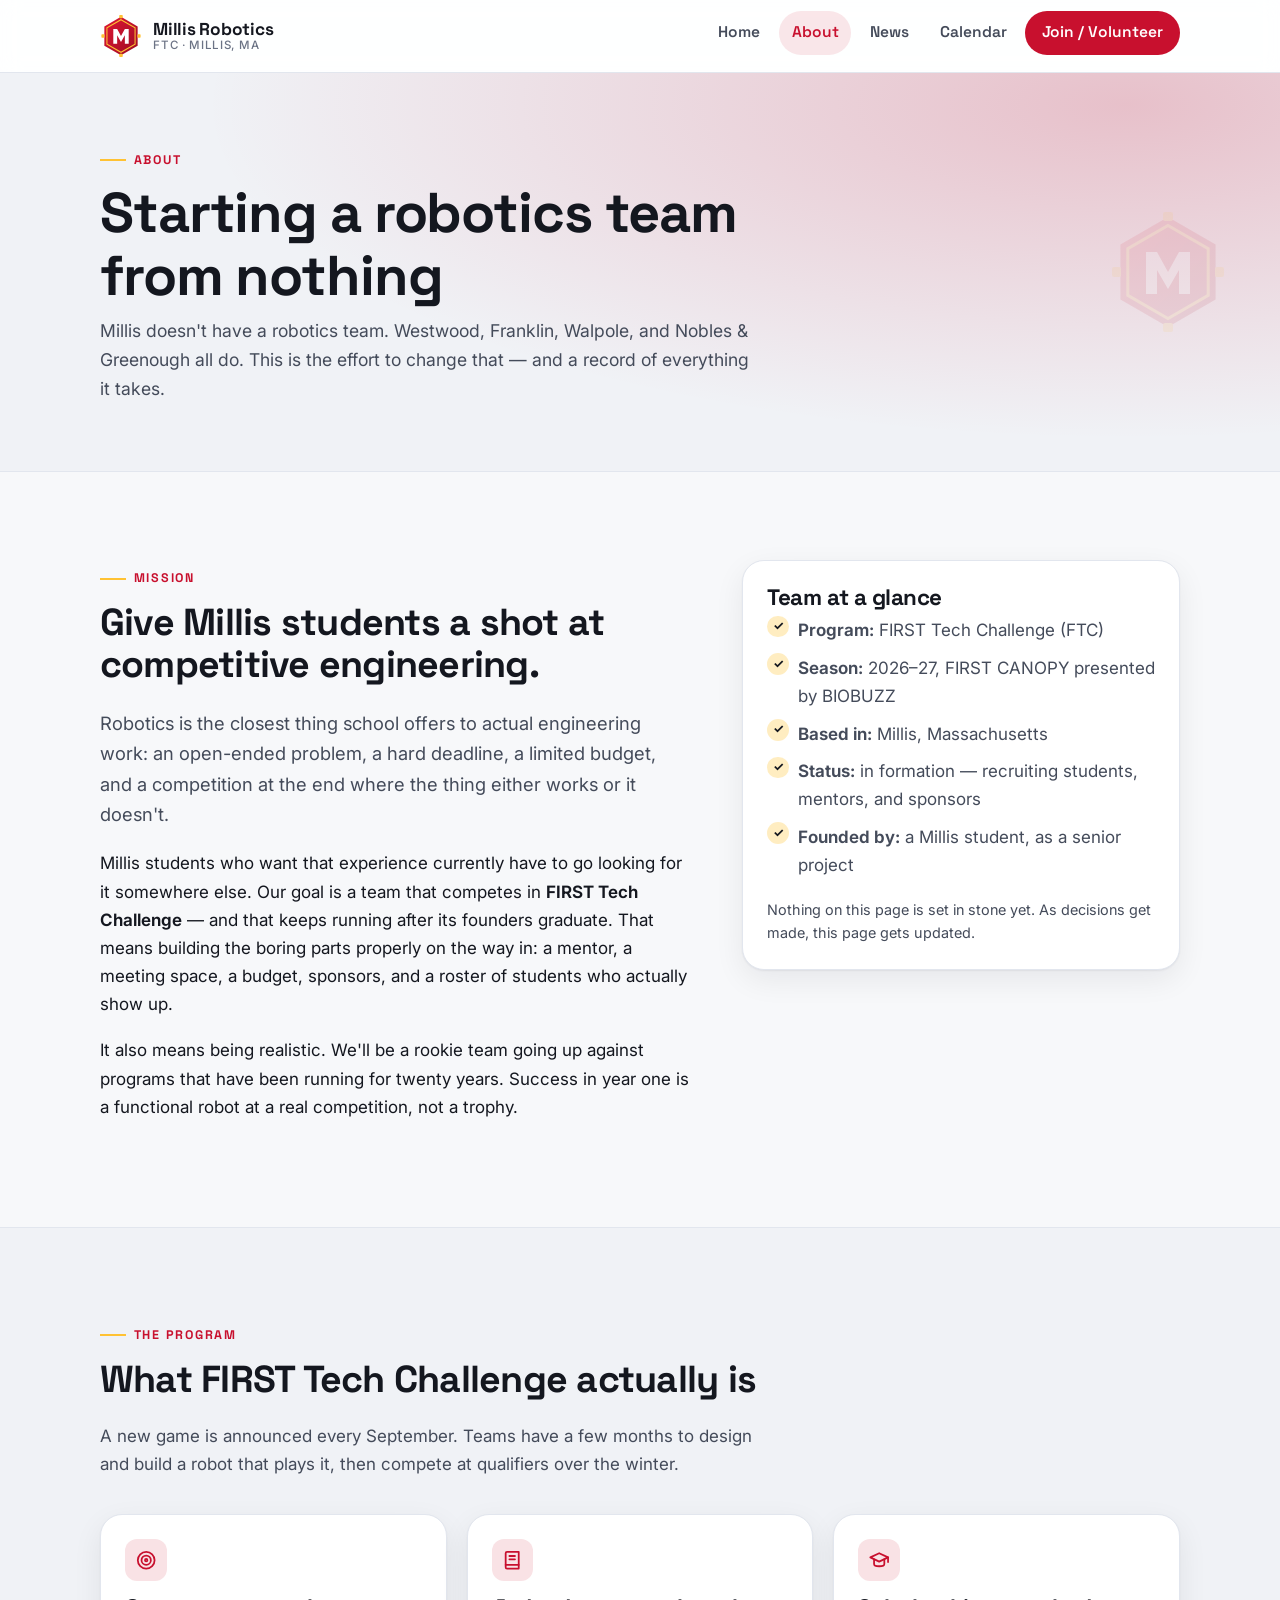
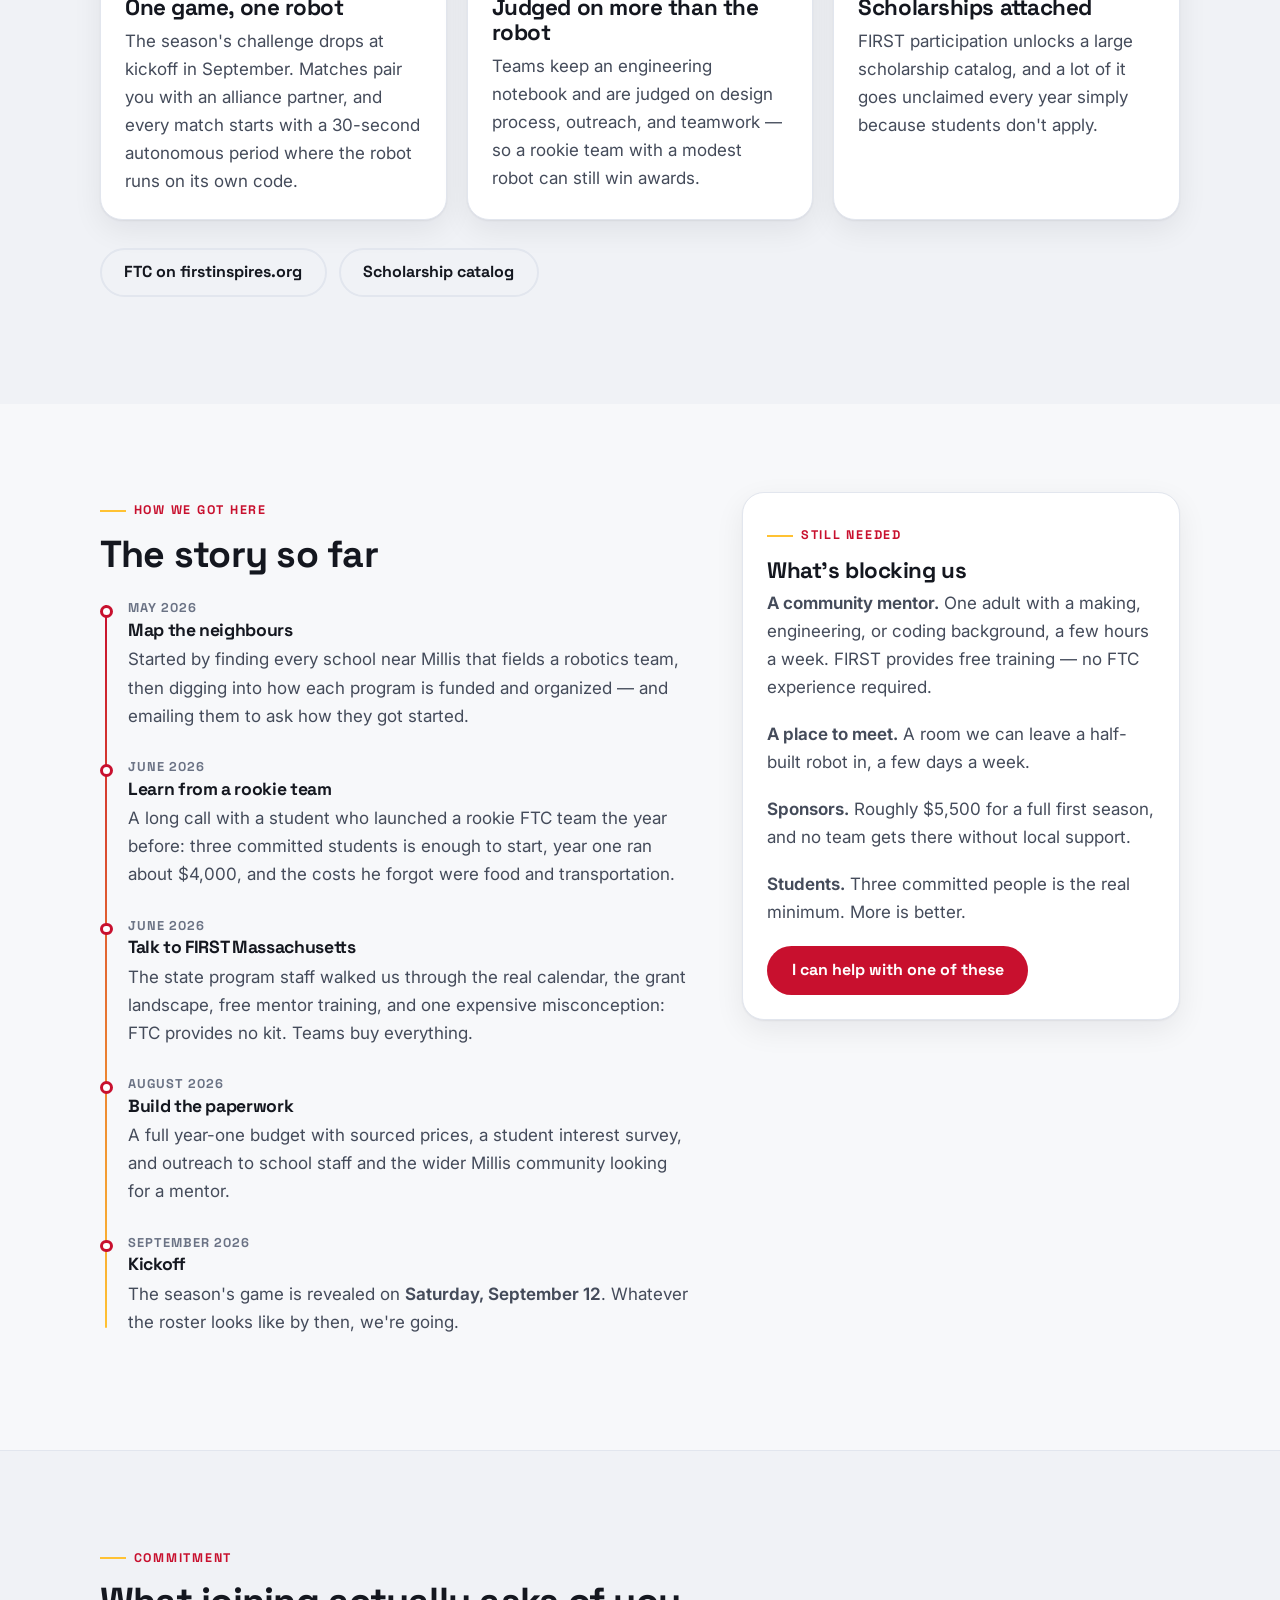
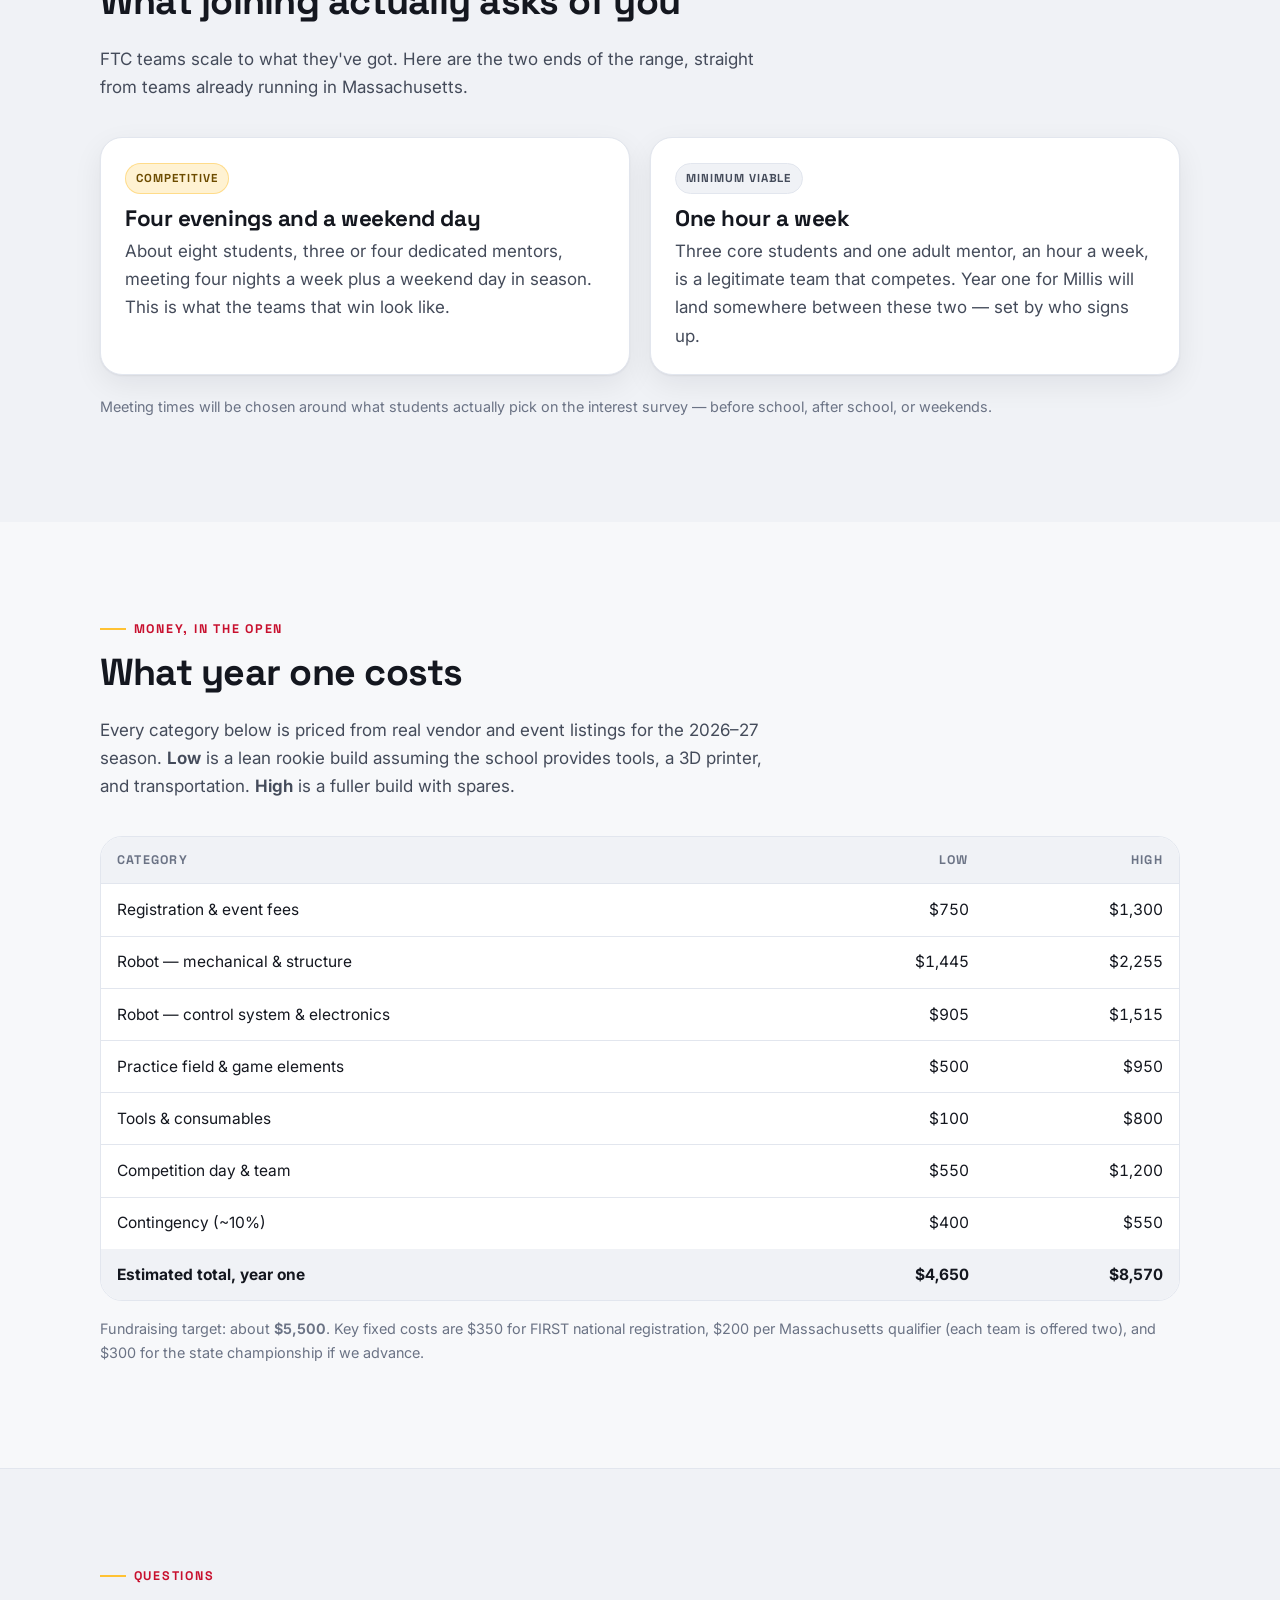
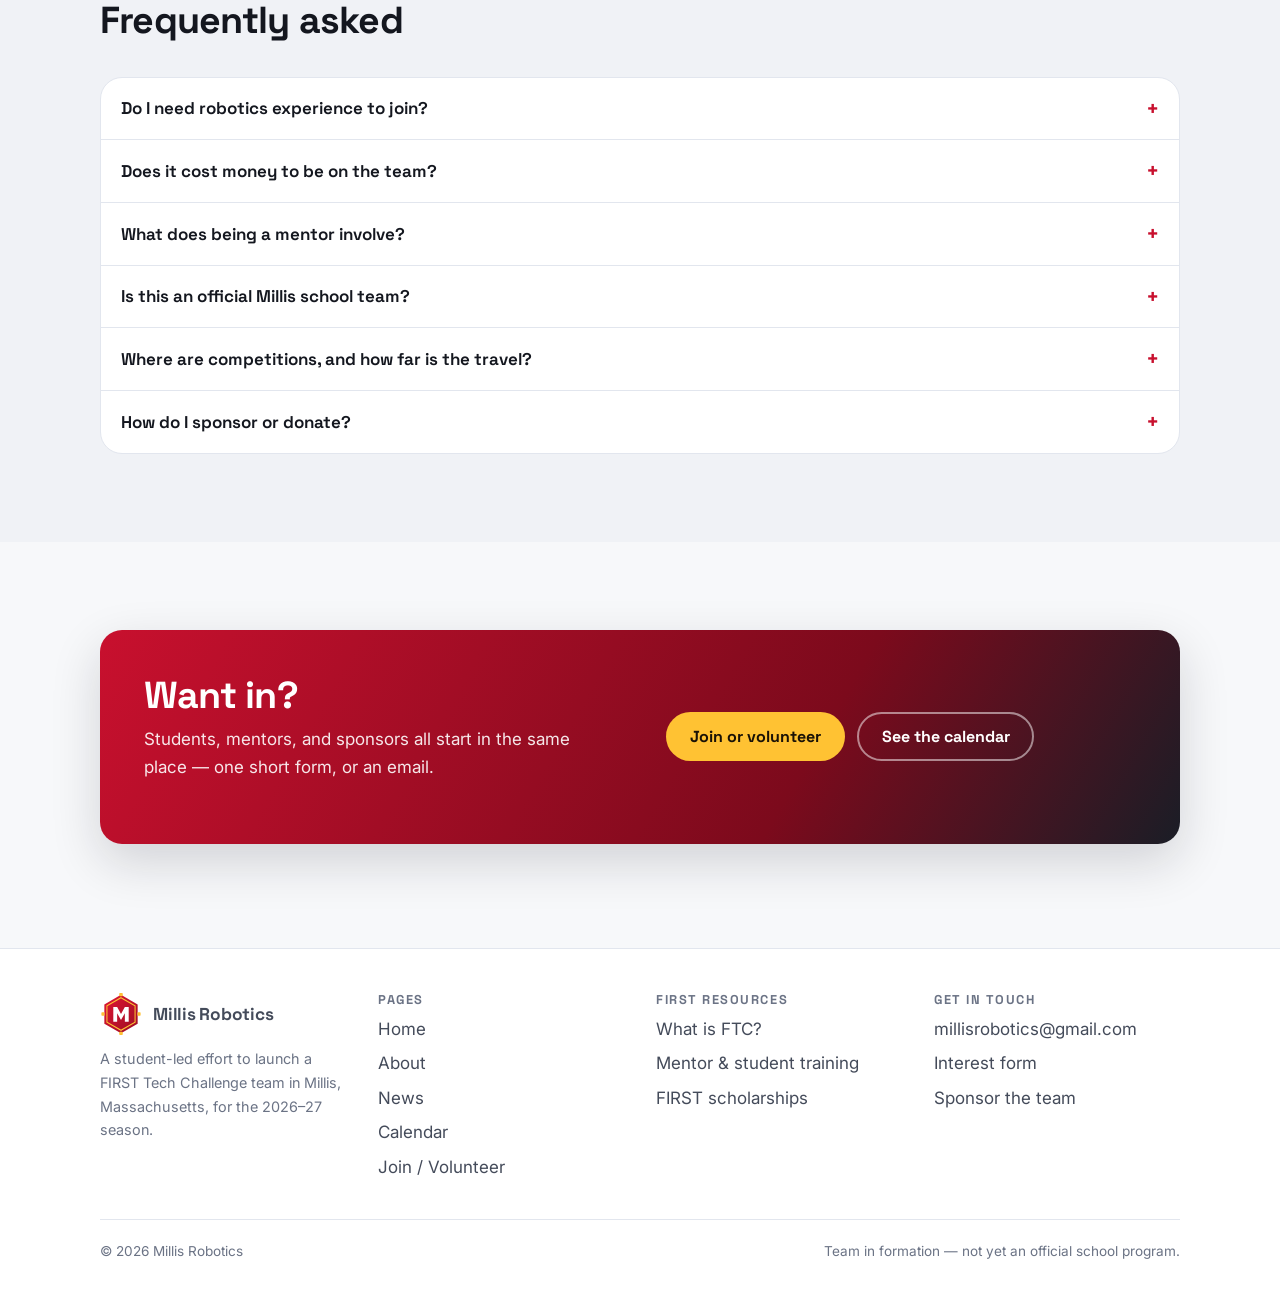
==== about.html @ 19f46b92 "Add Millis Robotics team website Static, no-build site (plain HTML/CSS/JS) for the effort to launch " ====
<!DOCTYPE html>
<html lang="en">
<head>
<meta charset="utf-8">
<meta name="viewport" content="width=device-width, initial-scale=1">
<title>About — Millis Robotics</title>
<meta name="description" content="Why Millis is starting a FIRST Tech Challenge team, how the launch is going, what a season looks like, and what the first year costs.">
<meta name="theme-color" content="#c8102e">
<link rel="icon" href="assets/img/favicon.svg" type="image/svg+xml">
<link rel="preconnect" href="https://fonts.googleapis.com">
<link rel="preconnect" href="https://fonts.gstatic.com" crossorigin>
<link href="https://fonts.googleapis.com/css2?family=Inter:wght@400;500;600&family=Space+Grotesk:wght@500;600;700&display=swap" rel="stylesheet">
<link rel="stylesheet" href="assets/css/styles.css">
</head>
<body>
<a class="skip-link" href="#main">Skip to content</a>

<header class="site-header">
  <div class="wrap site-header__inner">
    <a class="brand" href="index.html">
      <img src="assets/img/logo.svg" alt="" width="42" height="42">
      <span class="brand__name">Millis Robotics<span class="brand__tag">FTC · Millis, MA</span></span>
    </a>
    <button class="nav-toggle" type="button" data-nav-toggle aria-expanded="false" aria-controls="site-nav">
      <span class="nav-toggle__bars" aria-hidden="true"><span></span></span> Menu
    </button>
    <nav class="site-nav" id="site-nav" data-nav aria-label="Main">
      <ul>
        <li><a href="index.html">Home</a></li>
        <li><a href="about.html" aria-current="page">About</a></li>
        <li><a href="news.html">News</a></li>
        <li><a href="calendar.html">Calendar</a></li>
        <li class="nav-cta"><a href="join.html">Join / Volunteer</a></li>
      </ul>
    </nav>
  </div>
</header>

<main id="main">

  <section class="page-head">
    <div class="wrap">
      <div class="page-head__inner">
        <span class="eyebrow">About</span>
        <h1>Starting a robotics team from nothing</h1>
        <p>
          Millis doesn't have a robotics team. Westwood, Franklin, Walpole, and Nobles &amp; Greenough all do.
          This is the effort to change that — and a record of everything it takes.
        </p>
      </div>
      <img class="page-head__mark" src="assets/img/logo.svg" alt="" width="120" height="120">
    </div>
  </section>

  <!-- ====================== Mission ====================================== -->
  <section class="section">
    <div class="wrap split">
      <div>
        <span class="eyebrow">Mission</span>
        <h2>Give Millis students a shot at competitive engineering.</h2>
        <p class="lede">
          Robotics is the closest thing school offers to actual engineering work: an open-ended problem, a hard
          deadline, a limited budget, and a competition at the end where the thing either works or it doesn't.
        </p>
        <p>
          Millis students who want that experience currently have to go looking for it somewhere else. Our goal
          is a team that competes in <strong>FIRST Tech Challenge</strong> — and that keeps running after its
          founders graduate. That means building the boring parts properly on the way in: a mentor, a meeting
          space, a budget, sponsors, and a roster of students who actually show up.
        </p>
        <p>
          It also means being realistic. We'll be a rookie team going up against programs that have been running
          for twenty years. Success in year one is a functional robot at a real competition, not a trophy.
        </p>
      </div>

      <aside class="card">
        <h3>Team at a glance</h3>
        <ul class="checks">
          <li><strong>Program:</strong> FIRST Tech Challenge (FTC)</li>
          <li><strong>Season:</strong> 2026–27, FIRST&nbsp;CANOPY presented by BIOBUZZ</li>
          <li><strong>Based in:</strong> Millis, Massachusetts</li>
          <li><strong>Status:</strong> in formation — recruiting students, mentors, and sponsors</li>
          <li><strong>Founded by:</strong> a Millis student, as a senior project</li>
        </ul>
        <p class="small muted mb-0">
          Nothing on this page is set in stone yet. As decisions get made, this page gets updated.
        </p>
      </aside>
    </div>
  </section>

  <!-- ====================== What is FTC ================================== -->
  <section class="section section--tint section--edge">
    <div class="wrap">
      <div class="section-head">
        <span class="eyebrow">The program</span>
        <h2>What FIRST Tech Challenge actually is</h2>
        <p>
          A new game is announced every September. Teams have a few months to design and build a robot that
          plays it, then compete at qualifiers over the winter.
        </p>
      </div>

      <div class="grid grid--3">
        <article class="card">
          <div class="card__icon" aria-hidden="true">
            <svg viewBox="0 0 24 24" fill="none" stroke="currentColor" stroke-width="1.9" stroke-linecap="round" stroke-linejoin="round">
              <circle cx="12" cy="12" r="9"/><circle cx="12" cy="12" r="5"/><circle cx="12" cy="12" r="1.3"/>
            </svg>
          </div>
          <h3>One game, one robot</h3>
          <p>
            The season's challenge drops at kickoff in September. Matches pair you with an alliance partner,
            and every match starts with a 30-second autonomous period where the robot runs on its own code.
          </p>
        </article>
        <article class="card">
          <div class="card__icon" aria-hidden="true">
            <svg viewBox="0 0 24 24" fill="none" stroke="currentColor" stroke-width="1.9" stroke-linecap="round" stroke-linejoin="round">
              <path d="M5 4.5A1.5 1.5 0 0 1 6.5 3H19v18H6.5A1.5 1.5 0 0 1 5 19.5z"/>
              <path d="M5 17h14M9 7.5h6M9 11h6"/>
            </svg>
          </div>
          <h3>Judged on more than the robot</h3>
          <p>
            Teams keep an engineering notebook and are judged on design process, outreach, and teamwork —
            so a rookie team with a modest robot can still win awards.
          </p>
        </article>
        <article class="card">
          <div class="card__icon" aria-hidden="true">
            <svg viewBox="0 0 24 24" fill="none" stroke="currentColor" stroke-width="1.9" stroke-linecap="round" stroke-linejoin="round">
              <path d="M2.5 9L12 4.5 21.5 9 12 13.5z"/><path d="M6.5 11v5c0 1.4 2.5 2.5 5.5 2.5s5.5-1.1 5.5-2.5v-5"/>
              <path d="M21.5 9v5"/>
            </svg>
          </div>
          <h3>Scholarships attached</h3>
          <p>
            FIRST participation unlocks a large scholarship catalog, and a lot of it goes unclaimed every year
            simply because students don't apply.
          </p>
        </article>
      </div>

      <p class="btn-row" style="margin-top:1.75rem">
        <a class="btn btn--ghost" href="https://www.firstinspires.org/robotics/ftc" rel="noopener">FTC on firstinspires.org</a>
        <a class="btn btn--ghost" href="https://scholarships.firstinspires.org/" rel="noopener">Scholarship catalog</a>
      </p>
    </div>
  </section>

  <!-- ====================== The story so far ============================= -->
  <section class="section">
    <div class="wrap split">
      <div>
        <span class="eyebrow">How we got here</span>
        <h2>The story so far</h2>
        <ol class="timeline">
          <li>
            <span class="timeline__when">May 2026</span>
            <h3>Map the neighbours</h3>
            <p>
              Started by finding every school near Millis that fields a robotics team, then digging into how each
              program is funded and organized — and emailing them to ask how they got started.
            </p>
          </li>
          <li>
            <span class="timeline__when">June 2026</span>
            <h3>Learn from a rookie team</h3>
            <p>
              A long call with a student who launched a rookie FTC team the year before: three committed students
              is enough to start, year one ran about $4,000, and the costs he forgot were food and transportation.
            </p>
          </li>
          <li>
            <span class="timeline__when">June 2026</span>
            <h3>Talk to FIRST Massachusetts</h3>
            <p>
              The state program staff walked us through the real calendar, the grant landscape, free mentor
              training, and one expensive misconception: FTC provides no kit. Teams buy everything.
            </p>
          </li>
          <li>
            <span class="timeline__when">August 2026</span>
            <h3>Build the paperwork</h3>
            <p>
              A full year-one budget with sourced prices, a student interest survey, and outreach to school staff
              and the wider Millis community looking for a mentor.
            </p>
          </li>
          <li>
            <span class="timeline__when">September 2026</span>
            <h3>Kickoff</h3>
            <p>
              The season's game is revealed on <strong>Saturday, September 12</strong>. Whatever the roster looks
              like by then, we're going.
            </p>
          </li>
        </ol>
      </div>

      <aside class="card">
        <span class="eyebrow">Still needed</span>
        <h3>What's blocking us</h3>
        <p>
          <strong>A community mentor.</strong> One adult with a making, engineering, or coding background,
          a few hours a week. FIRST provides free training — no FTC experience required.
        </p>
        <p>
          <strong>A place to meet.</strong> A room we can leave a half-built robot in, a few days a week.
        </p>
        <p>
          <strong>Sponsors.</strong> Roughly $5,500 for a full first season, and no team gets there without
          local support.
        </p>
        <p>
          <strong>Students.</strong> Three committed people is the real minimum. More is better.
        </p>
        <div class="btn-row" style="margin-top:1.25rem">
          <a class="btn" href="join.html">I can help with one of these</a>
        </div>
      </aside>
    </div>
  </section>

  <!-- ====================== What a season looks like ====================== -->
  <section class="section section--tint section--edge">
    <div class="wrap">
      <div class="section-head">
        <span class="eyebrow">Commitment</span>
        <h2>What joining actually asks of you</h2>
        <p>
          FTC teams scale to what they've got. Here are the two ends of the range, straight from teams already
          running in Massachusetts.
        </p>
      </div>

      <div class="grid grid--2">
        <article class="card">
          <span class="pill pill--accent">Competitive</span>
          <h3 style="margin-top:.75rem">Four evenings and a weekend day</h3>
          <p>
            About eight students, three or four dedicated mentors, meeting four nights a week plus a weekend day
            in season. This is what the teams that win look like.
          </p>
        </article>
        <article class="card">
          <span class="pill">Minimum viable</span>
          <h3 style="margin-top:.75rem">One hour a week</h3>
          <p>
            Three core students and one adult mentor, an hour a week, is a legitimate team that competes. Year
            one for Millis will land somewhere between these two — set by who signs up.
          </p>
        </article>
      </div>

      <p class="muted small" style="margin-top:1.25rem">
        Meeting times will be chosen around what students actually pick on the interest survey — before school,
        after school, or weekends.
      </p>
    </div>
  </section>

  <!-- ====================== Budget ======================================= -->
  <section class="section">
    <div class="wrap">
      <div class="section-head">
        <span class="eyebrow">Money, in the open</span>
        <h2>What year one costs</h2>
        <p>
          Every category below is priced from real vendor and event listings for the 2026–27 season. <strong>Low</strong>
          is a lean rookie build assuming the school provides tools, a 3D printer, and transportation.
          <strong>High</strong> is a fuller build with spares.
        </p>
      </div>

      <div class="table-scroll">
        <table class="data">
          <thead>
            <tr>
              <th scope="col">Category</th>
              <th scope="col" class="num">Low</th>
              <th scope="col" class="num">High</th>
            </tr>
          </thead>
          <tbody>
            <tr><td>Registration &amp; event fees</td><td class="num">$750</td><td class="num">$1,300</td></tr>
            <tr><td>Robot — mechanical &amp; structure</td><td class="num">$1,445</td><td class="num">$2,255</td></tr>
            <tr><td>Robot — control system &amp; electronics</td><td class="num">$905</td><td class="num">$1,515</td></tr>
            <tr><td>Practice field &amp; game elements</td><td class="num">$500</td><td class="num">$950</td></tr>
            <tr><td>Tools &amp; consumables</td><td class="num">$100</td><td class="num">$800</td></tr>
            <tr><td>Competition day &amp; team</td><td class="num">$550</td><td class="num">$1,200</td></tr>
            <tr><td>Contingency (~10%)</td><td class="num">$400</td><td class="num">$550</td></tr>
          </tbody>
          <tfoot>
            <tr><td>Estimated total, year one</td><td class="num">$4,650</td><td class="num">$8,570</td></tr>
          </tfoot>
        </table>
      </div>

      <p class="small muted" style="margin-top:1rem">
        Fundraising target: about <strong>$5,500</strong>. Key fixed costs are $350 for FIRST national
        registration, $200 per Massachusetts qualifier (each team is offered two), and $300 for the state
        championship if we advance.
      </p>
    </div>
  </section>

  <!-- ====================== FAQ ========================================== -->
  <section class="section section--tint section--edge">
    <div class="wrap">
      <div class="section-head">
        <span class="eyebrow">Questions</span>
        <h2>Frequently asked</h2>
      </div>

      <div class="faq">
        <details>
          <summary>Do I need robotics experience to join?</summary>
          <div class="faq__a">
            <p>
              No. Most people on a rookie team have never built a robot before — that's what a rookie team is.
              If you're willing to learn and show up, you're qualified. There's also room for people who'd rather
              write, design, or handle sponsorship and outreach than turn a wrench.
            </p>
          </div>
        </details>
        <details>
          <summary>Does it cost money to be on the team?</summary>
          <div class="faq__a">
            <p>
              The team's costs are covered by fundraising, sponsors, and grants — that's the entire point of
              building the budget first. If cost is ever a barrier for a student who wants to join, tell us and
              we'll work it out.
            </p>
          </div>
        </details>
        <details>
          <summary>What does being a mentor involve?</summary>
          <div class="faq__a">
            <p>
              Being the experienced adult in the room. You don't design the robot, you don't need to know FTC, and
              you don't have to teach a class — students do the building. FIRST publishes free mentor training,
              including a Mentor-Ready track and technical modules, so you're not starting cold. The commitment is
              a few hours a week and it's unpaid.
            </p>
          </div>
        </details>
        <details>
          <summary>Is this an official Millis school team?</summary>
          <div class="faq__a">
            <p>
              Not yet. This is a student-founded effort working toward school support for space, funding, and
              travel to competitions. FTC teams can be school-based or community-based, so the season doesn't
              hinge on any single approval — but school backing makes everything easier, and that's the goal.
            </p>
          </div>
        </details>
        <details>
          <summary>Where are competitions, and how far is the travel?</summary>
          <div class="faq__a">
            <p>
              Massachusetts events cluster east of Worcester — mostly the Boston area, with occasional trips
              further out. From Millis that's generally under an hour. Each team is offered two qualifying events
              between December and March, with the state championship in late March.
            </p>
          </div>
        </details>
        <details>
          <summary>How do I sponsor or donate?</summary>
          <div class="faq__a">
            <p>
              Email us and we'll send the sponsorship details, including exactly which budget line your
              contribution covers. Sponsor names go on the back of the team shirt and on this site.
            </p>
            <p class="mb-0"><a data-contact-email href="mailto:">email us</a></p>
          </div>
        </details>
      </div>
    </div>
  </section>

  <section class="section">
    <div class="wrap">
      <div class="band">
        <div class="split split--even" style="align-items:center">
          <div>
            <h2 class="mb-0">Want in?</h2>
            <p style="margin-top:.6rem">
              Students, mentors, and sponsors all start in the same place — one short form, or an email.
            </p>
          </div>
          <div class="btn-row">
            <a class="btn btn--accent" href="join.html">Join or volunteer</a>
            <a class="btn btn--ghost" href="calendar.html">See the calendar</a>
          </div>
        </div>
      </div>
    </div>
  </section>

</main>

<footer class="site-footer">
  <div class="wrap">
    <div class="site-footer__grid">
      <div>
        <a class="brand" href="index.html" style="margin-bottom:.75rem">
          <img src="assets/img/logo.svg" alt="" width="34" height="34">
          <span class="brand__name">Millis Robotics</span>
        </a>
        <p class="small muted">
          A student-led effort to launch a FIRST Tech Challenge team in Millis, Massachusetts, for the
          2026–27 season.
        </p>
      </div>
      <div>
        <h4>Pages</h4>
        <ul>
          <li><a href="index.html">Home</a></li>
          <li><a href="about.html">About</a></li>
          <li><a href="news.html">News</a></li>
          <li><a href="calendar.html">Calendar</a></li>
          <li><a href="join.html">Join / Volunteer</a></li>
        </ul>
      </div>
      <div>
        <h4>FIRST resources</h4>
        <ul>
          <li><a href="https://www.firstinspires.org/robotics/ftc" rel="noopener">What is FTC?</a></li>
          <li><a href="https://training.firstinspires.org/" rel="noopener">Mentor &amp; student training</a></li>
          <li><a href="https://scholarships.firstinspires.org/" rel="noopener">FIRST scholarships</a></li>
        </ul>
      </div>
      <div>
        <h4>Get in touch</h4>
        <ul>
          <li><a data-contact-email href="mailto:">email us</a></li>
          <li><a href="join.html">Interest form</a></li>
          <li><a href="join.html#sponsor">Sponsor the team</a></li>
        </ul>
      </div>
    </div>
    <div class="site-footer__bottom">
      <span>© <span data-year>2026</span> Millis Robotics</span>
      <span>Team in formation — not yet an official school program.</span>
    </div>
  </div>
</footer>

<script src="assets/js/config.js"></script>
<script src="assets/js/site.js"></script>
</body>
</html>
---- assets/css/styles.css ----
/* ==========================================================================
   Millis Robotics — site styles
   Single stylesheet, no build step. Edit the tokens below to re-skin the site.
   ========================================================================== */

/* --------------------------------------------------------------------------
   1. Tokens
   -------------------------------------------------------------------------- */

:root {
  /* Brand — swap these three to change the whole site's colour identity */
  --brand: #c8102e;          /* Millis red */
  --brand-dark: #9c0c23;
  --accent: #ffc233;         /* gold / hive accent */

  /* Surfaces + text (light theme) */
  --bg: #f7f8fa;
  --surface: #ffffff;
  --surface-2: #f0f2f6;
  --ink: #14171f;
  --ink-2: #444b5a;
  --ink-3: #6b7385;
  --line: #e2e6ee;
  --scrim: rgba(12, 14, 20, 0.62);

  /* Type */
  --font-display: "Space Grotesk", "Trebuchet MS", "Segoe UI", system-ui, sans-serif;
  --font-body: "Inter", system-ui, -apple-system, "Segoe UI", Roboto, Helvetica, Arial, sans-serif;

  /* Spacing + shape */
  --page: 1160px;
  --gutter: clamp(1.15rem, 4vw, 2.5rem);
  --radius: 14px;
  --radius-lg: 22px;
  --shadow: 0 1px 2px rgba(16, 20, 30, 0.06), 0 10px 30px rgba(16, 20, 30, 0.07);
  --shadow-lg: 0 18px 50px rgba(16, 20, 30, 0.16);
}

@media (prefers-color-scheme: dark) {
  :root {
    --bg: #0f1218;
    --surface: #171b24;
    --surface-2: #1e232e;
    --ink: #f2f4f8;
    --ink-2: #c3c9d6;
    --ink-3: #949cae;
    --line: #2a3140;
    --scrim: rgba(6, 8, 12, 0.66);
    --shadow: 0 1px 2px rgba(0, 0, 0, 0.4), 0 10px 30px rgba(0, 0, 0, 0.35);
    --shadow-lg: 0 18px 50px rgba(0, 0, 0, 0.5);
    --accent: #ffce55;
  }
}

/* --------------------------------------------------------------------------
   2. Base
   -------------------------------------------------------------------------- */

*,
*::before,
*::after { box-sizing: border-box; }

html {
  -webkit-text-size-adjust: 100%;
  scroll-behavior: smooth;
}

body {
  margin: 0;
  background: var(--bg);
  color: var(--ink);
  font-family: var(--font-body);
  font-size: 1.0625rem;
  line-height: 1.65;
  -webkit-font-smoothing: antialiased;
}

h1, h2, h3, h4 {
  font-family: var(--font-display);
  line-height: 1.12;
  letter-spacing: -0.02em;
  margin: 0 0 0.6em;
  font-weight: 700;
}

h1 { font-size: clamp(2.1rem, 5.4vw, 3.5rem); }
h2 { font-size: clamp(1.6rem, 3.4vw, 2.35rem); }
h3 { font-size: clamp(1.15rem, 2vw, 1.4rem); }
h4 { font-size: 1.0625rem; }

p, ul, ol { margin: 0 0 1.1em; }
li { margin-bottom: 0.35em; }

a {
  color: var(--brand);
  text-decoration-thickness: 1px;
  text-underline-offset: 2px;
}
a:hover { color: var(--brand-dark); }

@media (prefers-color-scheme: dark) {
  a { color: var(--accent); }
  a:hover { color: #fff; }
}

img { max-width: 100%; display: block; }
strong { font-weight: 650; }

/* Class-based display rules below would otherwise beat the UA [hidden] rule. */
[hidden] { display: none !important; }

hr { border: 0; border-top: 1px solid var(--line); margin: 2.5rem 0; }

:focus-visible {
  outline: 3px solid var(--accent);
  outline-offset: 2px;
  border-radius: 4px;
}

.skip-link {
  position: absolute;
  left: 0.75rem;
  top: -4rem;
  z-index: 100;
  background: var(--brand);
  color: #fff;
  padding: 0.7rem 1.1rem;
  border-radius: 0 0 var(--radius) var(--radius);
  font-weight: 600;
  transition: top 0.15s ease;
}
.skip-link:focus { top: 0; color: #fff; }

/* --------------------------------------------------------------------------
   3. Layout helpers
   -------------------------------------------------------------------------- */

.wrap {
  width: 100%;
  max-width: var(--page);
  margin-inline: auto;
  padding-inline: var(--gutter);
}

.section { padding-block: clamp(3rem, 7vw, 5.5rem); }
.section--tint { background: var(--surface-2); }
.section--edge { border-top: 1px solid var(--line); }

.section-head { max-width: 62ch; margin-bottom: 2.25rem; }
.section-head p { color: var(--ink-2); margin-bottom: 0; }

.eyebrow {
  display: inline-flex;
  align-items: center;
  gap: 0.5rem;
  font-family: var(--font-display);
  font-size: 0.78rem;
  font-weight: 700;
  letter-spacing: 0.14em;
  text-transform: uppercase;
  color: var(--brand);
  margin-bottom: 0.75rem;
}
.eyebrow::before {
  content: "";
  width: 1.6rem;
  height: 2px;
  background: var(--accent);
}
@media (prefers-color-scheme: dark) {
  .eyebrow { color: var(--accent); }
}

.grid { display: grid; gap: 1.25rem; }
.grid--2 { grid-template-columns: repeat(auto-fit, minmax(min(100%, 22rem), 1fr)); }
.grid--3 { grid-template-columns: repeat(auto-fit, minmax(min(100%, 17rem), 1fr)); }
.grid--4 { grid-template-columns: repeat(auto-fit, minmax(min(100%, 13rem), 1fr)); }

.split {
  display: grid;
  gap: clamp(1.5rem, 4vw, 3.5rem);
  align-items: start;
  grid-template-columns: 1fr;
}
@media (min-width: 60rem) {
  .split { grid-template-columns: 1.35fr 1fr; }
  .split--even { grid-template-columns: 1fr 1fr; }
}

.lede { font-size: 1.15rem; color: var(--ink-2); }
.muted { color: var(--ink-3); }
.small { font-size: 0.9rem; }
.center { text-align: center; }
.stack > * + * { margin-top: 1rem; }
.mb-0 { margin-bottom: 0; }

/* --------------------------------------------------------------------------
   4. Buttons + pills
   -------------------------------------------------------------------------- */

.btn {
  display: inline-flex;
  align-items: center;
  justify-content: center;
  gap: 0.5rem;
  font-family: var(--font-display);
  font-weight: 700;
  font-size: 1rem;
  line-height: 1;
  padding: 0.9rem 1.4rem;
  border-radius: 999px;
  border: 2px solid transparent;
  background: var(--brand);
  color: #fff;
  text-decoration: none;
  cursor: pointer;
  transition: transform 0.12s ease, background-color 0.15s ease, border-color 0.15s ease, color 0.15s ease;
}
.btn:hover { background: var(--brand-dark); color: #fff; transform: translateY(-1px); }

.btn--ghost {
  background: transparent;
  color: var(--ink);
  border-color: var(--line);
}
.btn--ghost:hover { background: var(--surface); color: var(--ink); border-color: var(--ink-3); }

.btn--accent { background: var(--accent); color: #1a1206; }
.btn--accent:hover { background: #ffd873; color: #1a1206; }

.btn--sm { padding: 0.62rem 1rem; font-size: 0.9rem; }

.btn-row {
  display: flex;
  flex-wrap: wrap;
  gap: 0.75rem;
  align-items: center;
}

.pill {
  display: inline-block;
  font-family: var(--font-display);
  font-size: 0.72rem;
  font-weight: 700;
  letter-spacing: 0.08em;
  text-transform: uppercase;
  padding: 0.3rem 0.65rem;
  border-radius: 999px;
  background: var(--surface-2);
  color: var(--ink-2);
  border: 1px solid var(--line);
}
.pill--brand { background: color-mix(in srgb, var(--brand) 12%, transparent); color: var(--brand); border-color: color-mix(in srgb, var(--brand) 30%, transparent); }
.pill--accent { background: color-mix(in srgb, var(--accent) 22%, transparent); color: #6d4c00; border-color: color-mix(in srgb, var(--accent) 45%, transparent); }
@media (prefers-color-scheme: dark) {
  .pill--brand { color: #ff8095; }
  .pill--accent { color: var(--accent); }
}

/* --------------------------------------------------------------------------
   5. Header + nav
   -------------------------------------------------------------------------- */

.site-header {
  position: sticky;
  top: 0;
  z-index: 50;
  background: color-mix(in srgb, var(--surface) 88%, transparent);
  backdrop-filter: blur(10px);
  border-bottom: 1px solid var(--line);
}

.site-header__inner {
  display: flex;
  align-items: center;
  justify-content: space-between;
  gap: 1rem;
  min-height: 4.5rem;
}

.brand {
  display: inline-flex;
  align-items: center;
  gap: 0.7rem;
  text-decoration: none;
  color: var(--ink);
}
.brand:hover { color: var(--ink); }
.brand img { width: 42px; height: 42px; flex: none; }
.brand__name {
  font-family: var(--font-display);
  font-weight: 700;
  font-size: 1.08rem;
  letter-spacing: -0.015em;
  line-height: 1.1;
}
.brand__tag {
  display: block;
  font-family: var(--font-body);
  font-size: 0.72rem;
  font-weight: 500;
  letter-spacing: 0.06em;
  text-transform: uppercase;
  color: var(--ink-3);
}

.nav-toggle {
  display: inline-flex;
  align-items: center;
  gap: 0.5rem;
  background: transparent;
  border: 1px solid var(--line);
  border-radius: 999px;
  color: var(--ink);
  font: inherit;
  font-size: 0.9rem;
  padding: 0.5rem 0.9rem;
  cursor: pointer;
}
.nav-toggle__bars { position: relative; width: 16px; height: 10px; }
.nav-toggle__bars::before,
.nav-toggle__bars::after,
.nav-toggle__bars span {
  content: "";
  position: absolute;
  left: 0;
  right: 0;
  height: 2px;
  background: currentColor;
  border-radius: 2px;
}
.nav-toggle__bars::before { top: 0; }
.nav-toggle__bars span { top: 4px; }
.nav-toggle__bars::after { bottom: 0; }

.site-nav ul {
  list-style: none;
  display: flex;
  align-items: center;
  gap: 0.35rem;
  margin: 0;
  padding: 0;
}
.site-nav a {
  display: block;
  padding: 0.55rem 0.8rem;
  border-radius: 999px;
  font-family: var(--font-display);
  font-weight: 600;
  font-size: 0.97rem;
  color: var(--ink-2);
  text-decoration: none;
}
.site-nav a:hover { background: var(--surface-2); color: var(--ink); }
.site-nav a[aria-current="page"] { color: var(--brand); background: color-mix(in srgb, var(--brand) 10%, transparent); }
@media (prefers-color-scheme: dark) {
  .site-nav a[aria-current="page"] { color: var(--accent); background: color-mix(in srgb, var(--accent) 14%, transparent); }
}
.site-nav .nav-cta a {
  background: var(--brand);
  color: #fff;
  padding-inline: 1.05rem;
}
.site-nav .nav-cta a:hover { background: var(--brand-dark); color: #fff; }

@media (max-width: 60rem) {
  .site-nav {
    display: none;
    position: absolute;
    inset-inline: 0;
    top: 100%;
    background: var(--surface);
    border-bottom: 1px solid var(--line);
    box-shadow: var(--shadow);
    padding: 0.6rem var(--gutter) 1.1rem;
  }
  .site-nav.is-open { display: block; }
  .site-nav ul { flex-direction: column; align-items: stretch; gap: 0.15rem; }
  .site-nav a { padding: 0.8rem 0.9rem; border-radius: var(--radius); }
  .site-nav .nav-cta a { margin-top: 0.4rem; text-align: center; }
}
@media (min-width: 60.0625rem) {
  .nav-toggle { display: none; }
}

/* --------------------------------------------------------------------------
   6. Hero + shuffling banner
   -------------------------------------------------------------------------- */

.hero { position: relative; background: #0f1218; }

.banner {
  position: relative;
  isolation: isolate;
  min-height: clamp(26rem, 62vh, 34rem);
  display: grid;
  align-items: end;
  overflow: hidden;
}

.banner__slides {
  position: absolute;
  inset: 0;
  z-index: -2;
}
.banner__slide {
  position: absolute;
  inset: 0;
  width: 100%;
  height: 100%;
  object-fit: cover;
  opacity: 0;
  transform: scale(1.03);
  transition: opacity 900ms ease, transform 7s linear;
}
.banner__slide.is-active { opacity: 1; transform: scale(1); }

.banner::after {
  content: "";
  position: absolute;
  inset: 0;
  z-index: -1;
  background:
    linear-gradient(to top, var(--scrim) 0%, rgba(12, 14, 20, 0.45) 45%, rgba(12, 14, 20, 0.25) 100%),
    linear-gradient(105deg, rgba(200, 16, 46, 0.35), rgba(12, 14, 20, 0) 62%);
}

.banner__body {
  position: relative;
  padding-block: clamp(2.5rem, 7vw, 4.5rem);
  color: #fff;
  max-width: 46rem;
}
.banner__body h1 { color: #fff; text-shadow: 0 2px 24px rgba(0, 0, 0, 0.35); }
.banner__body p {
  color: rgba(255, 255, 255, 0.9);
  font-size: 1.15rem;
  max-width: 42rem;
}
.banner__kicker {
  display: inline-flex;
  align-items: center;
  gap: 0.55rem;
  font-family: var(--font-display);
  font-size: 0.78rem;
  font-weight: 700;
  letter-spacing: 0.14em;
  text-transform: uppercase;
  color: var(--accent);
  background: rgba(10, 12, 18, 0.5);
  border: 1px solid rgba(255, 255, 255, 0.18);
  padding: 0.4rem 0.8rem;
  border-radius: 999px;
  margin-bottom: 1.1rem;
}

.banner__ui {
  position: absolute;
  right: var(--gutter);
  bottom: clamp(1rem, 3vw, 1.75rem);
  display: flex;
  align-items: center;
  gap: 0.75rem;
  z-index: 2;
}
.banner__dots { display: flex; gap: 0.4rem; }
.banner__dot {
  width: 10px;
  height: 10px;
  padding: 0;
  border-radius: 999px;
  border: 1px solid rgba(255, 255, 255, 0.75);
  background: transparent;
  cursor: pointer;
}
.banner__dot[aria-pressed="true"] { background: #fff; transform: scale(1.15); }
.banner__arrows { display: flex; gap: 0.35rem; }
.banner__arrow {
  width: 2.4rem;
  height: 2.4rem;
  display: grid;
  place-items: center;
  border-radius: 999px;
  border: 1px solid rgba(255, 255, 255, 0.35);
  background: rgba(10, 12, 18, 0.45);
  color: #fff;
  font-size: 1.1rem;
  line-height: 1;
  cursor: pointer;
}
.banner__arrow:hover { background: rgba(10, 12, 18, 0.75); }

/* The banner is always dark, so the ghost button can't inherit the page ink. */
.banner__body .btn--ghost {
  color: #fff;
  border-color: rgba(255, 255, 255, 0.55);
  background: rgba(10, 12, 18, 0.28);
}
.banner__body .btn--ghost:hover {
  color: #fff;
  border-color: #fff;
  background: rgba(255, 255, 255, 0.16);
}

.banner__caption {
  margin: 1.35rem 0 0;
  font-size: 0.8rem;
  color: rgba(255, 255, 255, 0.68);
  max-width: 26rem;
}

@media (max-width: 40rem) {
  .banner__arrows { display: none; }
  /* Dots move to the centre, so the copy needs room to clear them. */
  .banner__ui { right: 50%; transform: translateX(50%); }
  .banner__body { padding-bottom: 4rem; }
}

/* Compact page header used on the interior pages */
.page-head {
  position: relative;
  overflow: hidden;
  background:
    radial-gradient(120% 140% at 88% 8%, rgba(200, 16, 46, 0.22), transparent 60%),
    var(--surface-2);
  border-bottom: 1px solid var(--line);
  padding-block: clamp(2.5rem, 6vw, 4.25rem);
}
.page-head__inner { max-width: 60ch; position: relative; }
.page-head h1 { margin-bottom: 0.5rem; }
.page-head p { color: var(--ink-2); font-size: 1.1rem; margin-bottom: 0; }
.page-head__mark {
  position: absolute;
  right: calc(var(--gutter) - 1rem);
  top: 50%;
  transform: translateY(-50%);
  width: clamp(7rem, 16vw, 11rem);
  opacity: 0.09;
  pointer-events: none;
}
@media (max-width: 52rem) {
  .page-head__mark { display: none; }
}

/* --------------------------------------------------------------------------
   7. Cards, stats, lists
   -------------------------------------------------------------------------- */

.card {
  background: var(--surface);
  border: 1px solid var(--line);
  border-radius: var(--radius-lg);
  padding: 1.5rem;
  box-shadow: var(--shadow);
}
.card > :last-child { margin-bottom: 0; }
.card--flat { box-shadow: none; }
.card__icon {
  width: 2.6rem;
  height: 2.6rem;
  display: grid;
  place-items: center;
  border-radius: 12px;
  background: color-mix(in srgb, var(--brand) 12%, transparent);
  color: var(--brand);
  font-size: 1.3rem;
  margin-bottom: 0.9rem;
}
.card__icon svg { width: 1.4rem; height: 1.4rem; display: block; }
@media (prefers-color-scheme: dark) {
  .card__icon { background: color-mix(in srgb, var(--accent) 16%, transparent); color: var(--accent); }
}
.card h3 { margin-bottom: 0.4rem; }
.card p { color: var(--ink-2); }
.card p:last-child { margin-bottom: 0; }

.card-link {
  display: block;
  text-decoration: none;
  color: inherit;
  transition: transform 0.14s ease, box-shadow 0.14s ease;
}
.card-link:hover { transform: translateY(-3px); box-shadow: var(--shadow-lg); color: inherit; }

.stat-row {
  display: grid;
  gap: 1px;
  grid-template-columns: repeat(auto-fit, minmax(min(100%, 11rem), 1fr));
  background: var(--line);
  border: 1px solid var(--line);
  border-radius: var(--radius-lg);
  overflow: hidden;
}
.stat {
  background: var(--surface);
  padding: 1.4rem 1.25rem;
}
.stat__num {
  font-family: var(--font-display);
  font-size: clamp(1.7rem, 3.4vw, 2.3rem);
  font-weight: 700;
  line-height: 1;
  letter-spacing: -0.03em;
  color: var(--brand);
}
@media (prefers-color-scheme: dark) {
  .stat__num { color: var(--accent); }
}
.stat__label {
  display: block;
  margin-top: 0.4rem;
  font-size: 0.88rem;
  color: var(--ink-3);
}

.checks { list-style: none; padding: 0; }
.checks li {
  position: relative;
  padding-left: 1.9rem;
  margin-bottom: 0.6rem;
  color: var(--ink-2);
}
.checks li::before {
  content: "✓";
  position: absolute;
  left: 0;
  top: -0.05em;
  width: 1.35rem;
  height: 1.35rem;
  display: grid;
  place-items: center;
  border-radius: 999px;
  background: color-mix(in srgb, var(--accent) 30%, transparent);
  color: var(--ink);
  font-size: 0.78rem;
  font-weight: 700;
}

/* Timeline (About page) */
.timeline { list-style: none; margin: 0; padding: 0 0 0 1.75rem; position: relative; }
.timeline::before {
  content: "";
  position: absolute;
  left: 0.34rem;
  top: 0.5rem;
  bottom: 0.5rem;
  width: 2px;
  background: linear-gradient(var(--brand), var(--accent));
  border-radius: 2px;
}
.timeline > li { position: relative; margin-bottom: 1.65rem; }
.timeline > li::before {
  content: "";
  position: absolute;
  left: -1.75rem;
  top: 0.5rem;
  width: 0.8rem;
  height: 0.8rem;
  border-radius: 999px;
  background: var(--surface);
  border: 3px solid var(--brand);
}
.timeline__when {
  display: block;
  font-family: var(--font-display);
  font-size: 0.8rem;
  font-weight: 700;
  letter-spacing: 0.08em;
  text-transform: uppercase;
  color: var(--ink-3);
  margin-bottom: 0.15rem;
}
.timeline h3 { font-size: 1.1rem; margin-bottom: 0.3rem; }
.timeline p { color: var(--ink-2); margin-bottom: 0; }

/* Key-dates list */
.dates { list-style: none; margin: 0; padding: 0; }
.dates li {
  display: flex;
  flex-wrap: wrap;
  gap: 0.25rem 1rem;
  align-items: baseline;
  padding: 0.95rem 0;
  border-bottom: 1px dashed var(--line);
}
.dates li:last-child { border-bottom: 0; }
.dates__when {
  font-family: var(--font-display);
  font-weight: 700;
  color: var(--brand);
  min-width: 9.5rem;
}
@media (prefers-color-scheme: dark) {
  .dates__when { color: var(--accent); }
}
.dates__what { flex: 1 1 16rem; }
.dates__what small { display: block; color: var(--ink-3); }

/* Budget table */
.table-scroll { overflow-x: auto; border: 1px solid var(--line); border-radius: var(--radius-lg); background: var(--surface); }
table.data { width: 100%; border-collapse: collapse; min-width: 34rem; font-size: 0.97rem; }
table.data th,
table.data td { padding: 0.8rem 1rem; text-align: left; border-bottom: 1px solid var(--line); }
table.data thead th {
  font-family: var(--font-display);
  font-size: 0.78rem;
  letter-spacing: 0.1em;
  text-transform: uppercase;
  color: var(--ink-3);
  background: var(--surface-2);
}
table.data td.num, table.data th.num { text-align: right; font-variant-numeric: tabular-nums; white-space: nowrap; }
/* Two-column tables that live inside a card column and shouldn't force a scrollbar */
table.data--compact { min-width: 0; }
table.data--compact th,
table.data--compact td { padding-inline: 0; }
table.data tfoot td { font-weight: 700; background: var(--surface-2); border-bottom: 0; }
table.data tbody tr:last-child td { border-bottom: 0; }

/* --------------------------------------------------------------------------
   8. News
   -------------------------------------------------------------------------- */

.news-list { display: grid; gap: 1.25rem; }

.post {
  background: var(--surface);
  border: 1px solid var(--line);
  border-radius: var(--radius-lg);
  padding: clamp(1.25rem, 3vw, 2rem);
  box-shadow: var(--shadow);
}
.post__meta {
  display: flex;
  flex-wrap: wrap;
  align-items: center;
  gap: 0.6rem;
  margin-bottom: 0.7rem;
}
.post__date {
  font-family: var(--font-display);
  font-size: 0.82rem;
  font-weight: 700;
  letter-spacing: 0.06em;
  text-transform: uppercase;
  color: var(--ink-3);
}
.post h2, .post h3 { margin-bottom: 0.5rem; }
.post p:last-child { margin-bottom: 0; }
.post__body { color: var(--ink-2); }

.teaser-grid { display: grid; gap: 1.25rem; grid-template-columns: repeat(auto-fit, minmax(min(100%, 17rem), 1fr)); }
.teaser {
  display: flex;
  flex-direction: column;
  background: var(--surface);
  border: 1px solid var(--line);
  border-radius: var(--radius-lg);
  padding: 1.4rem;
  box-shadow: var(--shadow);
}
.teaser h3 { font-size: 1.08rem; }
.teaser p { color: var(--ink-2); font-size: 0.97rem; }
.teaser__more { margin-top: auto; font-family: var(--font-display); font-weight: 700; font-size: 0.92rem; }

/* --------------------------------------------------------------------------
   9. Embeds (Google Form / Google Calendar)
   -------------------------------------------------------------------------- */

.embed {
  background: var(--surface);
  border: 1px solid var(--line);
  border-radius: var(--radius-lg);
  overflow: hidden;
  box-shadow: var(--shadow);
}
.embed iframe {
  display: block;
  width: 100%;
  border: 0;
}
.embed--form iframe { min-height: 1100px; }
.embed--calendar iframe { min-height: 640px; }
@media (max-width: 40rem) {
  .embed--calendar iframe { min-height: 520px; }
}

.setup-note {
  background: var(--surface);
  border: 2px dashed color-mix(in srgb, var(--brand) 40%, var(--line));
  border-radius: var(--radius-lg);
  padding: clamp(1.25rem, 3vw, 2rem);
}
.setup-note h3 { margin-bottom: 0.4rem; }
.setup-note code {
  background: var(--surface-2);
  border: 1px solid var(--line);
  border-radius: 6px;
  padding: 0.1rem 0.35rem;
  font-size: 0.9em;
}
.setup-note ol { margin-bottom: 0; color: var(--ink-2); }

/* Placeholder marker used on stand-in photos / logos */
.placeholder-tag {
  display: inline-flex;
  align-items: center;
  gap: 0.4rem;
  font-size: 0.78rem;
  color: var(--ink-3);
  margin-top: 0.6rem;
}
.placeholder-tag::before {
  content: "";
  width: 0.55rem;
  height: 0.55rem;
  border-radius: 999px;
  background: var(--accent);
}

/* Sponsor strip */
.sponsor-grid {
  display: grid;
  gap: 1rem;
  grid-template-columns: repeat(auto-fit, minmax(min(100%, 10.5rem), 1fr));
}
.sponsor-slot {
  display: grid;
  place-items: center;
  gap: 0.4rem;
  min-height: 6.5rem;
  padding: 1rem;
  text-align: center;
  background: var(--surface);
  border: 2px dashed var(--line);
  border-radius: var(--radius);
  color: var(--ink-3);
  font-size: 0.85rem;
}
.sponsor-slot strong {
  display: block;
  font-family: var(--font-display);
  font-size: 0.95rem;
  color: var(--ink-2);
}

/* Callout band */
.band {
  background: linear-gradient(120deg, var(--brand), #7c0a1c 65%, #1a1d26);
  color: #fff;
  border-radius: var(--radius-lg);
  padding: clamp(1.6rem, 4vw, 2.75rem);
  box-shadow: var(--shadow-lg);
}
.band h2 { color: #fff; }
.band p { color: rgba(255, 255, 255, 0.9); }
.band a:not(.btn) { color: var(--accent); }
.band .btn--ghost { color: #fff; border-color: rgba(255, 255, 255, 0.5); }
.band .btn--ghost:hover { background: rgba(255, 255, 255, 0.12); color: #fff; }

/* FAQ */
.faq { border: 1px solid var(--line); border-radius: var(--radius-lg); overflow: hidden; background: var(--surface); }
.faq details { border-bottom: 1px solid var(--line); }
.faq details:last-child { border-bottom: 0; }
.faq summary {
  cursor: pointer;
  padding: 1.05rem 1.25rem;
  font-family: var(--font-display);
  font-weight: 650;
  list-style: none;
  display: flex;
  justify-content: space-between;
  gap: 1rem;
  align-items: center;
}
.faq summary::-webkit-details-marker { display: none; }
.faq summary::after { content: "+"; font-size: 1.35rem; line-height: 1; color: var(--brand); }
.faq details[open] summary::after { content: "–"; }
.faq .faq__a { padding: 0 1.25rem 1.15rem; color: var(--ink-2); }
.faq .faq__a > :last-child { margin-bottom: 0; }

/* --------------------------------------------------------------------------
   10. Footer
   -------------------------------------------------------------------------- */

.site-footer {
  background: var(--surface);
  border-top: 1px solid var(--line);
  padding-block: 2.75rem 1.75rem;
  margin-top: 1rem;
}
.site-footer__grid {
  display: grid;
  gap: 2rem;
  grid-template-columns: repeat(auto-fit, minmax(min(100%, 14rem), 1fr));
}
.site-footer h4 {
  font-size: 0.8rem;
  letter-spacing: 0.12em;
  text-transform: uppercase;
  color: var(--ink-3);
}
.site-footer ul { list-style: none; padding: 0; margin: 0; }
.site-footer li { margin-bottom: 0.4rem; }
.site-footer a { color: var(--ink-2); text-decoration: none; }
.site-footer a:hover { color: var(--brand); text-decoration: underline; }
@media (prefers-color-scheme: dark) {
  .site-footer a:hover { color: var(--accent); }
}
.site-footer__bottom {
  margin-top: 2rem;
  padding-top: 1.25rem;
  border-top: 1px solid var(--line);
  display: flex;
  flex-wrap: wrap;
  gap: 0.5rem 1.5rem;
  justify-content: space-between;
  font-size: 0.85rem;
  color: var(--ink-3);
}

/* --------------------------------------------------------------------------
   11. Motion preferences
   -------------------------------------------------------------------------- */

@media (prefers-reduced-motion: reduce) {
  html { scroll-behavior: auto; }
  *, *::before, *::after {
    animation-duration: 0.001ms !important;
    transition-duration: 0.001ms !important;
  }
  .banner__slide { transform: none; }
}
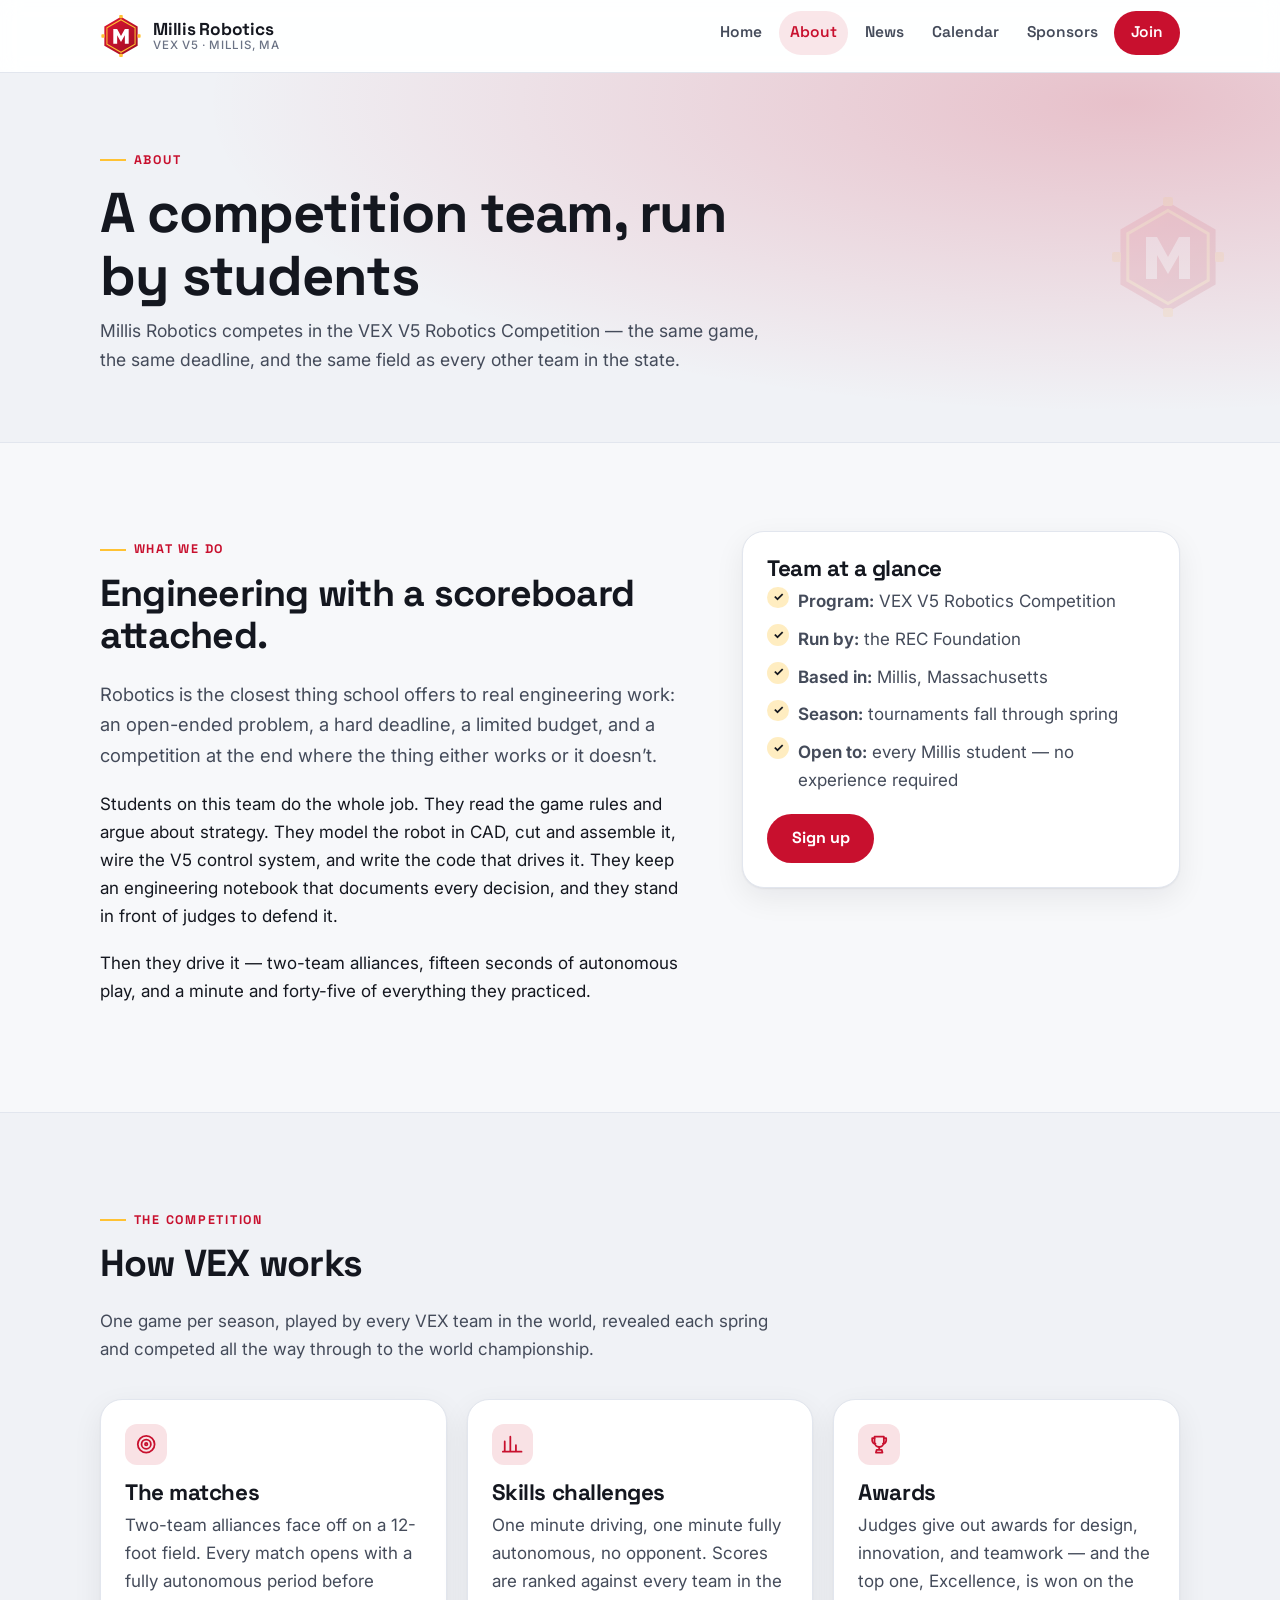
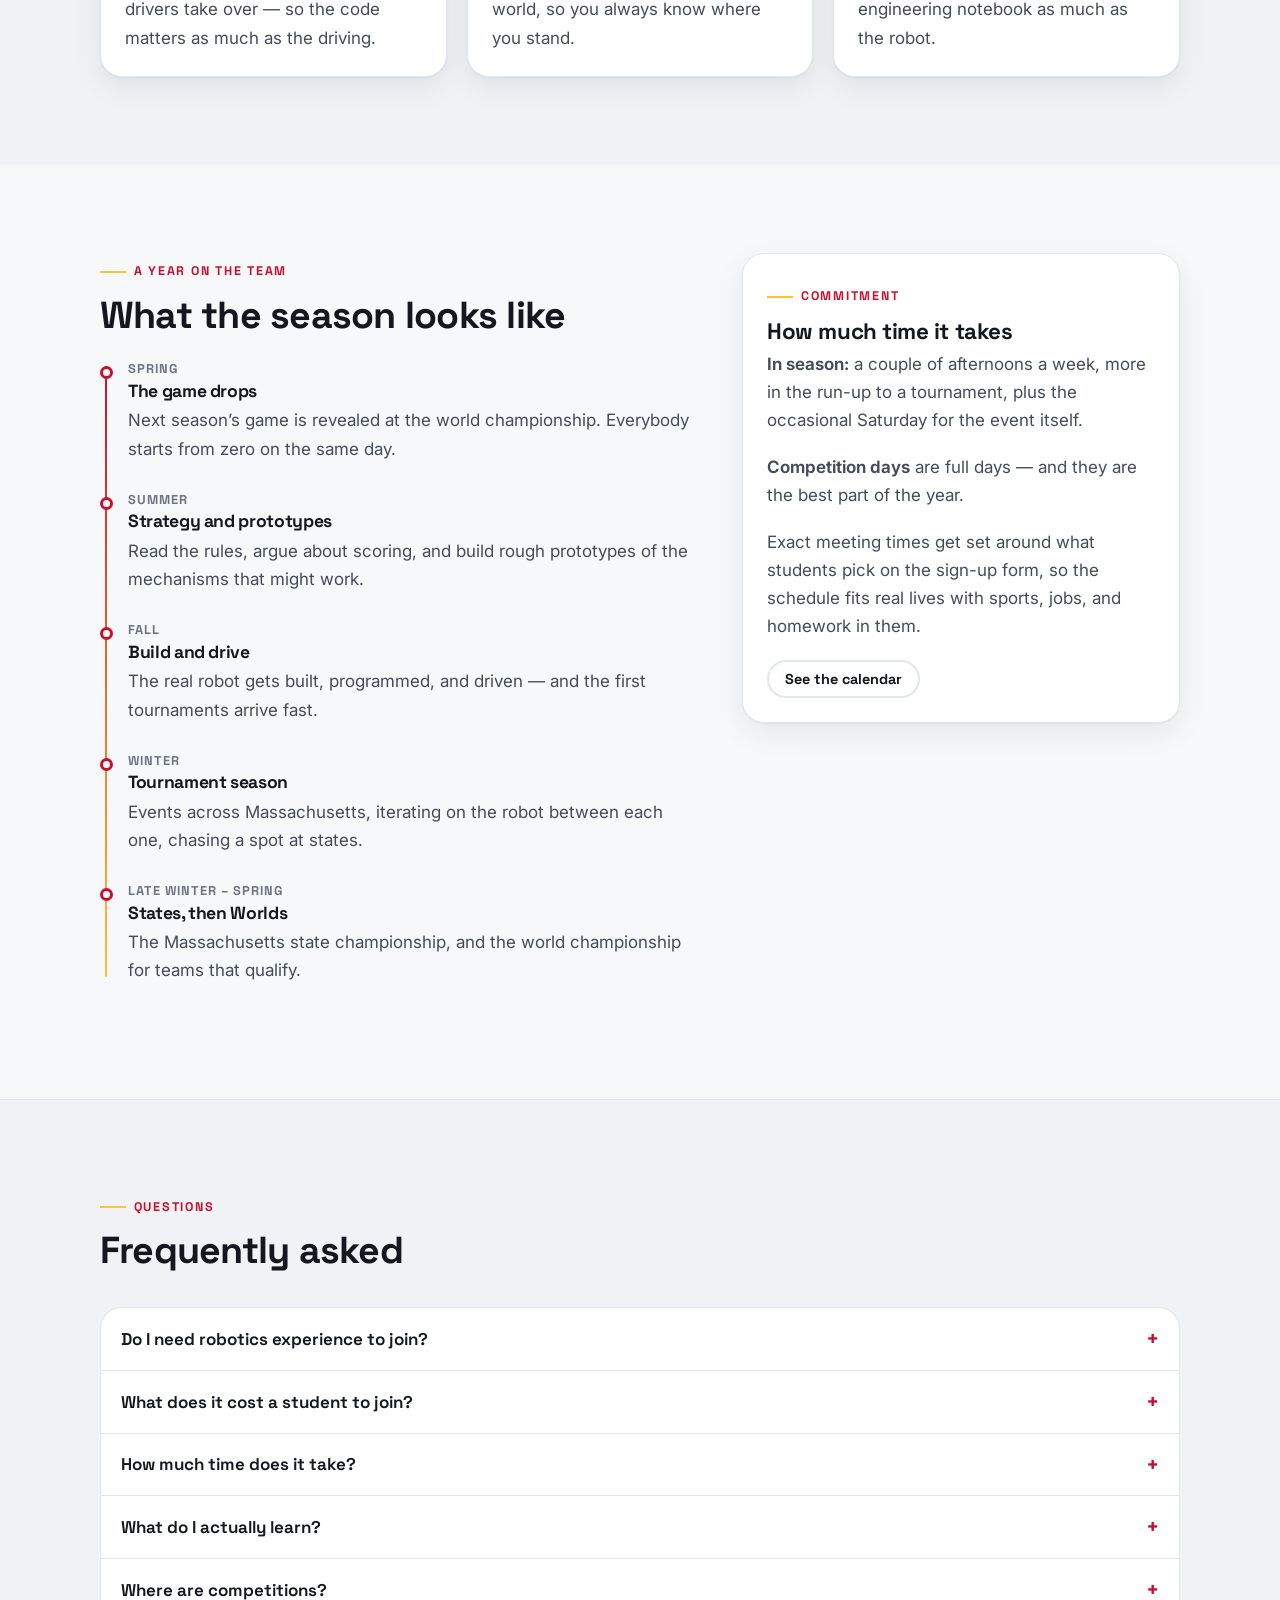
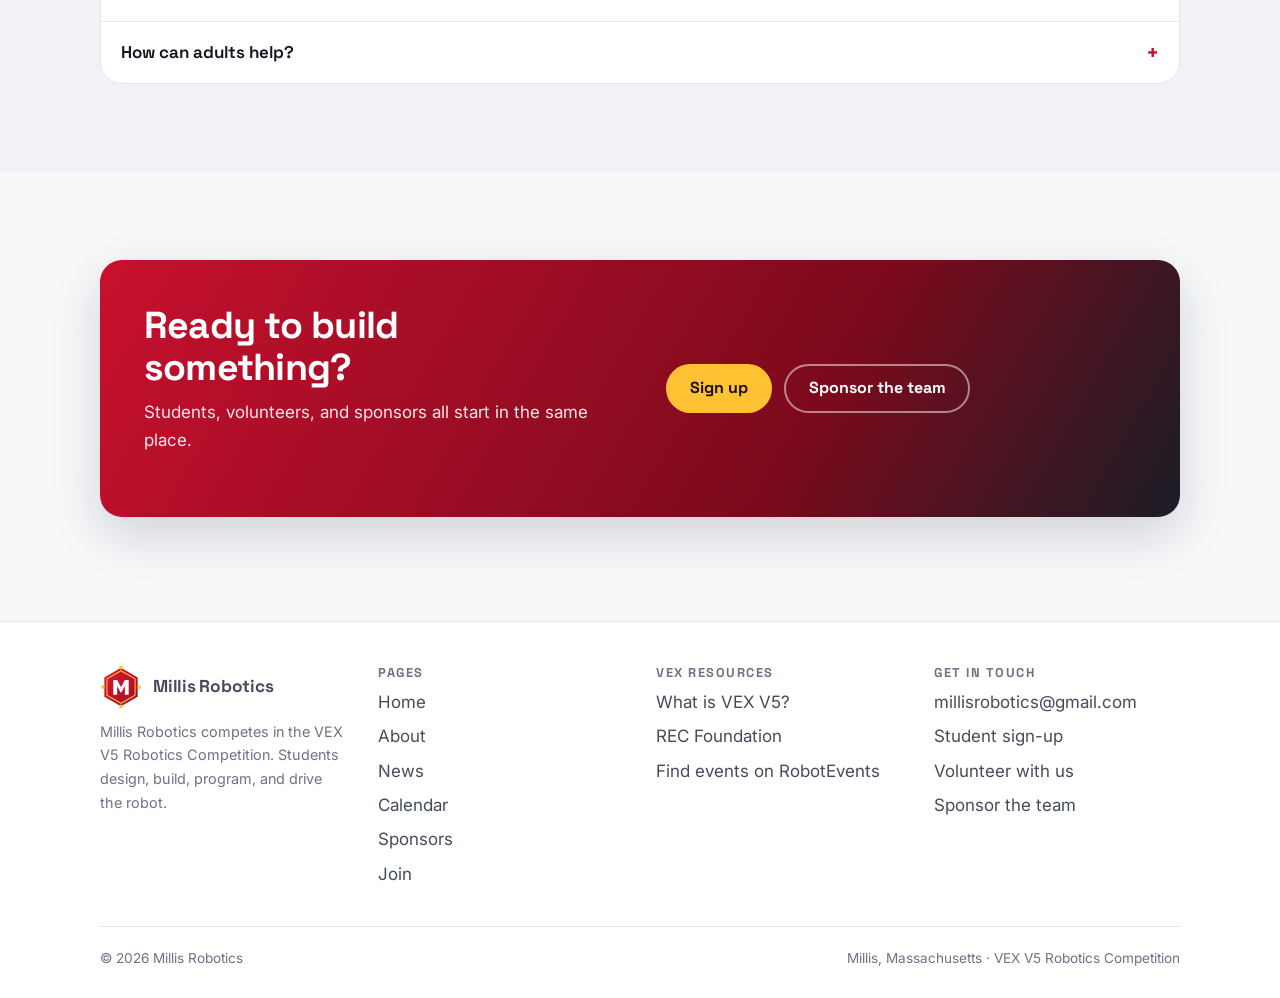
==== commit e13c7e90: "Switch site to VEX and rewrite as a marketing site The team is competing in the VEX V5 Robotics Comp" ====
--- a/about.html
+++ b/about.html
@@ -4,9 +4,12 @@
 <meta charset="utf-8">
 <meta name="viewport" content="width=device-width, initial-scale=1">
 <title>About — Millis Robotics</title>
-<meta name="description" content="Why Millis is starting a FIRST Tech Challenge team, how the launch is going, what a season looks like, and what the first year costs.">
+<meta name="description" content="How the Millis Robotics VEX V5 team works: what students do, how a VEX season runs, what the time commitment is, and how to get involved.">
 <meta name="theme-color" content="#c8102e">
 <link rel="icon" href="assets/img/favicon.svg" type="image/svg+xml">
+<meta property="og:title" content="About — Millis Robotics">
+<meta property="og:description" content="How the Millis Robotics VEX V5 team works: what students do, how a VEX season runs, what the time commitment is, and how to get involved.">
+<meta property="og:type" content="website">
 <link rel="preconnect" href="https://fonts.googleapis.com">
 <link rel="preconnect" href="https://fonts.gstatic.com" crossorigin>
 <link href="https://fonts.googleapis.com/css2?family=Inter:wght@400;500;600&family=Space+Grotesk:wght@500;600;700&display=swap" rel="stylesheet">
@@ -18,8 +21,9 @@
 <header class="site-header">
   <div class="wrap site-header__inner">
     <a class="brand" href="index.html">
+      <!-- PLACEHOLDER LOGO: replace assets/img/logo.svg with the real team logo -->
       <img src="assets/img/logo.svg" alt="" width="42" height="42">
-      <span class="brand__name">Millis Robotics<span class="brand__tag">FTC · Millis, MA</span></span>
+      <span class="brand__name">Millis Robotics<span class="brand__tag">VEX V5 · Millis, MA</span></span>
     </a>
     <button class="nav-toggle" type="button" data-nav-toggle aria-expanded="false" aria-controls="site-nav">
       <span class="nav-toggle__bars" aria-hidden="true"><span></span></span> Menu
@@ -30,7 +34,8 @@
         <li><a href="about.html" aria-current="page">About</a></li>
         <li><a href="news.html">News</a></li>
         <li><a href="calendar.html">Calendar</a></li>
-        <li class="nav-cta"><a href="join.html">Join / Volunteer</a></li>
+        <li><a href="sponsors.html">Sponsors</a></li>
+        <li class="nav-cta"><a href="join.html">Join</a></li>
       </ul>
     </nav>
   </div>
@@ -42,63 +47,59 @@
     <div class="wrap">
       <div class="page-head__inner">
         <span class="eyebrow">About</span>
-        <h1>Starting a robotics team from nothing</h1>
-        <p>
-          Millis doesn't have a robotics team. Westwood, Franklin, Walpole, and Nobles &amp; Greenough all do.
-          This is the effort to change that — and a record of everything it takes.
-        </p>
+        <h1>A competition team, run by students</h1>
+        <p>Millis Robotics competes in the VEX V5 Robotics Competition &mdash; the same game, the same deadline, and the same field as every other team in the state.</p>
       </div>
       <img class="page-head__mark" src="assets/img/logo.svg" alt="" width="120" height="120">
     </div>
   </section>
 
-  <!-- ====================== Mission ====================================== -->
   <section class="section">
     <div class="wrap split">
       <div>
-        <span class="eyebrow">Mission</span>
-        <h2>Give Millis students a shot at competitive engineering.</h2>
+        <span class="eyebrow">What we do</span>
+        <h2>Engineering with a scoreboard attached.</h2>
         <p class="lede">
-          Robotics is the closest thing school offers to actual engineering work: an open-ended problem, a hard
-          deadline, a limited budget, and a competition at the end where the thing either works or it doesn't.
-        </p>
-        <p>
-          Millis students who want that experience currently have to go looking for it somewhere else. Our goal
-          is a team that competes in <strong>FIRST Tech Challenge</strong> — and that keeps running after its
-          founders graduate. That means building the boring parts properly on the way in: a mentor, a meeting
-          space, a budget, sponsors, and a roster of students who actually show up.
-        </p>
-        <p>
-          It also means being realistic. We'll be a rookie team going up against programs that have been running
-          for twenty years. Success in year one is a functional robot at a real competition, not a trophy.
+          Robotics is the closest thing school offers to real engineering work: an open-ended problem,
+          a hard deadline, a limited budget, and a competition at the end where the thing either
+          works or it doesn&rsquo;t.
+        </p>
+        <p>
+          Students on this team do the whole job. They read the game rules and argue about strategy.
+          They model the robot in CAD, cut and assemble it, wire the V5 control system, and write the
+          code that drives it. They keep an engineering notebook that documents every decision, and they
+          stand in front of judges to defend it.
+        </p>
+        <p>
+          Then they drive it &mdash; two-team alliances, fifteen seconds of autonomous play, and a
+          minute and forty-five of everything they practiced.
         </p>
       </div>
 
       <aside class="card">
         <h3>Team at a glance</h3>
         <ul class="checks">
-          <li><strong>Program:</strong> FIRST Tech Challenge (FTC)</li>
-          <li><strong>Season:</strong> 2026–27, FIRST&nbsp;CANOPY presented by BIOBUZZ</li>
+          <li><strong>Program:</strong> VEX V5 Robotics Competition</li>
+          <li><strong>Run by:</strong> the REC Foundation</li>
           <li><strong>Based in:</strong> Millis, Massachusetts</li>
-          <li><strong>Status:</strong> in formation — recruiting students, mentors, and sponsors</li>
-          <li><strong>Founded by:</strong> a Millis student, as a senior project</li>
+          <li><strong>Season:</strong> tournaments fall through spring</li>
+          <li><strong>Open to:</strong> every Millis student &mdash; no experience required</li>
         </ul>
-        <p class="small muted mb-0">
-          Nothing on this page is set in stone yet. As decisions get made, this page gets updated.
-        </p>
+        <div class="btn-row" style="margin-top:1.25rem">
+          <a class="btn" href="join.html">Sign up</a>
+        </div>
       </aside>
     </div>
   </section>
 
-  <!-- ====================== What is FTC ================================== -->
   <section class="section section--tint section--edge">
     <div class="wrap">
       <div class="section-head">
-        <span class="eyebrow">The program</span>
-        <h2>What FIRST Tech Challenge actually is</h2>
-        <p>
-          A new game is announced every September. Teams have a few months to design and build a robot that
-          plays it, then compete at qualifiers over the winter.
+        <span class="eyebrow">The competition</span>
+        <h2>How VEX works</h2>
+        <p>
+          One game per season, played by every VEX team in the world, revealed each spring and
+          competed all the way through to the world championship.
         </p>
       </div>
 
@@ -109,205 +110,96 @@
               <circle cx="12" cy="12" r="9"/><circle cx="12" cy="12" r="5"/><circle cx="12" cy="12" r="1.3"/>
             </svg>
           </div>
-          <h3>One game, one robot</h3>
+          <h3>The matches</h3>
           <p>
-            The season's challenge drops at kickoff in September. Matches pair you with an alliance partner,
-            and every match starts with a 30-second autonomous period where the robot runs on its own code.
+            Two-team alliances face off on a 12-foot field. Every match opens with a fully autonomous
+            period before drivers take over &mdash; so the code matters as much as the driving.
           </p>
         </article>
         <article class="card">
           <div class="card__icon" aria-hidden="true">
             <svg viewBox="0 0 24 24" fill="none" stroke="currentColor" stroke-width="1.9" stroke-linecap="round" stroke-linejoin="round">
-              <path d="M5 4.5A1.5 1.5 0 0 1 6.5 3H19v18H6.5A1.5 1.5 0 0 1 5 19.5z"/>
-              <path d="M5 17h14M9 7.5h6M9 11h6"/>
+              <path d="M4 20V9M10 20V4M16 20v-7M22 20H2"/>
             </svg>
           </div>
-          <h3>Judged on more than the robot</h3>
+          <h3>Skills challenges</h3>
           <p>
-            Teams keep an engineering notebook and are judged on design process, outreach, and teamwork —
-            so a rookie team with a modest robot can still win awards.
+            One minute driving, one minute fully autonomous, no opponent. Scores are ranked against
+            every team in the world, so you always know where you stand.
           </p>
         </article>
         <article class="card">
           <div class="card__icon" aria-hidden="true">
             <svg viewBox="0 0 24 24" fill="none" stroke="currentColor" stroke-width="1.9" stroke-linecap="round" stroke-linejoin="round">
-              <path d="M2.5 9L12 4.5 21.5 9 12 13.5z"/><path d="M6.5 11v5c0 1.4 2.5 2.5 5.5 2.5s5.5-1.1 5.5-2.5v-5"/>
-              <path d="M21.5 9v5"/>
+              <path d="M7 4h10v6a5 5 0 0 1-10 0z"/><path d="M7 5.5H4.5V8A3.5 3.5 0 0 0 8 11.5M17 5.5h2.5V8A3.5 3.5 0 0 1 16 11.5"/>
+              <path d="M12 15v3M8.5 21h7l-.8-3h-5.4z"/>
             </svg>
           </div>
-          <h3>Scholarships attached</h3>
+          <h3>Awards</h3>
           <p>
-            FIRST participation unlocks a large scholarship catalog, and a lot of it goes unclaimed every year
-            simply because students don't apply.
+            Judges give out awards for design, innovation, and teamwork &mdash; and the top one,
+            Excellence, is won on the engineering notebook as much as the robot.
           </p>
         </article>
       </div>
-
-      <p class="btn-row" style="margin-top:1.75rem">
-        <a class="btn btn--ghost" href="https://www.firstinspires.org/robotics/ftc" rel="noopener">FTC on firstinspires.org</a>
-        <a class="btn btn--ghost" href="https://scholarships.firstinspires.org/" rel="noopener">Scholarship catalog</a>
-      </p>
-    </div>
-  </section>
-
-  <!-- ====================== The story so far ============================= -->
+    </div>
+  </section>
+
   <section class="section">
     <div class="wrap split">
       <div>
-        <span class="eyebrow">How we got here</span>
-        <h2>The story so far</h2>
+        <span class="eyebrow">A year on the team</span>
+        <h2>What the season looks like</h2>
         <ol class="timeline">
           <li>
-            <span class="timeline__when">May 2026</span>
-            <h3>Map the neighbours</h3>
-            <p>
-              Started by finding every school near Millis that fields a robotics team, then digging into how each
-              program is funded and organized — and emailing them to ask how they got started.
-            </p>
-          </li>
-          <li>
-            <span class="timeline__when">June 2026</span>
-            <h3>Learn from a rookie team</h3>
-            <p>
-              A long call with a student who launched a rookie FTC team the year before: three committed students
-              is enough to start, year one ran about $4,000, and the costs he forgot were food and transportation.
-            </p>
-          </li>
-          <li>
-            <span class="timeline__when">June 2026</span>
-            <h3>Talk to FIRST Massachusetts</h3>
-            <p>
-              The state program staff walked us through the real calendar, the grant landscape, free mentor
-              training, and one expensive misconception: FTC provides no kit. Teams buy everything.
-            </p>
-          </li>
-          <li>
-            <span class="timeline__when">August 2026</span>
-            <h3>Build the paperwork</h3>
-            <p>
-              A full year-one budget with sourced prices, a student interest survey, and outreach to school staff
-              and the wider Millis community looking for a mentor.
-            </p>
-          </li>
-          <li>
-            <span class="timeline__when">September 2026</span>
-            <h3>Kickoff</h3>
-            <p>
-              The season's game is revealed on <strong>Saturday, September 12</strong>. Whatever the roster looks
-              like by then, we're going.
-            </p>
+            <span class="timeline__when">Spring</span>
+            <h3>The game drops</h3>
+            <p>Next season&rsquo;s game is revealed at the world championship. Everybody starts from zero on the same day.</p>
+          </li>
+          <li>
+            <span class="timeline__when">Summer</span>
+            <h3>Strategy and prototypes</h3>
+            <p>Read the rules, argue about scoring, and build rough prototypes of the mechanisms that might work.</p>
+          </li>
+          <li>
+            <span class="timeline__when">Fall</span>
+            <h3>Build and drive</h3>
+            <p>The real robot gets built, programmed, and driven &mdash; and the first tournaments arrive fast.</p>
+          </li>
+          <li>
+            <span class="timeline__when">Winter</span>
+            <h3>Tournament season</h3>
+            <p>Events across Massachusetts, iterating on the robot between each one, chasing a spot at states.</p>
+          </li>
+          <li>
+            <span class="timeline__when">Late winter &ndash; spring</span>
+            <h3>States, then Worlds</h3>
+            <p>The Massachusetts state championship, and the world championship for teams that qualify.</p>
           </li>
         </ol>
       </div>
 
       <aside class="card">
-        <span class="eyebrow">Still needed</span>
-        <h3>What's blocking us</h3>
-        <p>
-          <strong>A community mentor.</strong> One adult with a making, engineering, or coding background,
-          a few hours a week. FIRST provides free training — no FTC experience required.
-        </p>
-        <p>
-          <strong>A place to meet.</strong> A room we can leave a half-built robot in, a few days a week.
-        </p>
-        <p>
-          <strong>Sponsors.</strong> Roughly $5,500 for a full first season, and no team gets there without
-          local support.
-        </p>
-        <p>
-          <strong>Students.</strong> Three committed people is the real minimum. More is better.
+        <span class="eyebrow">Commitment</span>
+        <h3>How much time it takes</h3>
+        <p>
+          <strong>In season:</strong> a couple of afternoons a week, more in the run-up to a tournament,
+          plus the occasional Saturday for the event itself.
+        </p>
+        <p>
+          <strong>Competition days</strong> are full days &mdash; and they are the best part of the year.
+        </p>
+        <p>
+          Exact meeting times get set around what students pick on the sign-up form, so the schedule
+          fits real lives with sports, jobs, and homework in them.
         </p>
         <div class="btn-row" style="margin-top:1.25rem">
-          <a class="btn" href="join.html">I can help with one of these</a>
+          <a class="btn btn--ghost btn--sm" href="calendar.html">See the calendar</a>
         </div>
       </aside>
     </div>
   </section>
 
-  <!-- ====================== What a season looks like ====================== -->
-  <section class="section section--tint section--edge">
-    <div class="wrap">
-      <div class="section-head">
-        <span class="eyebrow">Commitment</span>
-        <h2>What joining actually asks of you</h2>
-        <p>
-          FTC teams scale to what they've got. Here are the two ends of the range, straight from teams already
-          running in Massachusetts.
-        </p>
-      </div>
-
-      <div class="grid grid--2">
-        <article class="card">
-          <span class="pill pill--accent">Competitive</span>
-          <h3 style="margin-top:.75rem">Four evenings and a weekend day</h3>
-          <p>
-            About eight students, three or four dedicated mentors, meeting four nights a week plus a weekend day
-            in season. This is what the teams that win look like.
-          </p>
-        </article>
-        <article class="card">
-          <span class="pill">Minimum viable</span>
-          <h3 style="margin-top:.75rem">One hour a week</h3>
-          <p>
-            Three core students and one adult mentor, an hour a week, is a legitimate team that competes. Year
-            one for Millis will land somewhere between these two — set by who signs up.
-          </p>
-        </article>
-      </div>
-
-      <p class="muted small" style="margin-top:1.25rem">
-        Meeting times will be chosen around what students actually pick on the interest survey — before school,
-        after school, or weekends.
-      </p>
-    </div>
-  </section>
-
-  <!-- ====================== Budget ======================================= -->
-  <section class="section">
-    <div class="wrap">
-      <div class="section-head">
-        <span class="eyebrow">Money, in the open</span>
-        <h2>What year one costs</h2>
-        <p>
-          Every category below is priced from real vendor and event listings for the 2026–27 season. <strong>Low</strong>
-          is a lean rookie build assuming the school provides tools, a 3D printer, and transportation.
-          <strong>High</strong> is a fuller build with spares.
-        </p>
-      </div>
-
-      <div class="table-scroll">
-        <table class="data">
-          <thead>
-            <tr>
-              <th scope="col">Category</th>
-              <th scope="col" class="num">Low</th>
-              <th scope="col" class="num">High</th>
-            </tr>
-          </thead>
-          <tbody>
-            <tr><td>Registration &amp; event fees</td><td class="num">$750</td><td class="num">$1,300</td></tr>
-            <tr><td>Robot — mechanical &amp; structure</td><td class="num">$1,445</td><td class="num">$2,255</td></tr>
-            <tr><td>Robot — control system &amp; electronics</td><td class="num">$905</td><td class="num">$1,515</td></tr>
-            <tr><td>Practice field &amp; game elements</td><td class="num">$500</td><td class="num">$950</td></tr>
-            <tr><td>Tools &amp; consumables</td><td class="num">$100</td><td class="num">$800</td></tr>
-            <tr><td>Competition day &amp; team</td><td class="num">$550</td><td class="num">$1,200</td></tr>
-            <tr><td>Contingency (~10%)</td><td class="num">$400</td><td class="num">$550</td></tr>
-          </tbody>
-          <tfoot>
-            <tr><td>Estimated total, year one</td><td class="num">$4,650</td><td class="num">$8,570</td></tr>
-          </tfoot>
-        </table>
-      </div>
-
-      <p class="small muted" style="margin-top:1rem">
-        Fundraising target: about <strong>$5,500</strong>. Key fixed costs are $350 for FIRST national
-        registration, $200 per Massachusetts qualifier (each team is offered two), and $300 for the state
-        championship if we advance.
-      </p>
-    </div>
-  </section>
-
-  <!-- ====================== FAQ ========================================== -->
   <section class="section section--tint section--edge">
     <div class="wrap">
       <div class="section-head">
@@ -320,61 +212,59 @@
           <summary>Do I need robotics experience to join?</summary>
           <div class="faq__a">
             <p>
-              No. Most people on a rookie team have never built a robot before — that's what a rookie team is.
-              If you're willing to learn and show up, you're qualified. There's also room for people who'd rather
-              write, design, or handle sponsorship and outreach than turn a wrench.
-            </p>
-          </div>
-        </details>
-        <details>
-          <summary>Does it cost money to be on the team?</summary>
-          <div class="faq__a">
-            <p>
-              The team's costs are covered by fundraising, sponsors, and grants — that's the entire point of
-              building the budget first. If cost is ever a barrier for a student who wants to join, tell us and
-              we'll work it out.
-            </p>
-          </div>
-        </details>
-        <details>
-          <summary>What does being a mentor involve?</summary>
-          <div class="faq__a">
-            <p>
-              Being the experienced adult in the room. You don't design the robot, you don't need to know FTC, and
-              you don't have to teach a class — students do the building. FIRST publishes free mentor training,
-              including a Mentor-Ready track and technical modules, so you're not starting cold. The commitment is
-              a few hours a week and it's unpaid.
-            </p>
-          </div>
-        </details>
-        <details>
-          <summary>Is this an official Millis school team?</summary>
-          <div class="faq__a">
-            <p>
-              Not yet. This is a student-founded effort working toward school support for space, funding, and
-              travel to competitions. FTC teams can be school-based or community-based, so the season doesn't
-              hinge on any single approval — but school backing makes everything easier, and that's the goal.
-            </p>
-          </div>
-        </details>
-        <details>
-          <summary>Where are competitions, and how far is the travel?</summary>
-          <div class="faq__a">
-            <p>
-              Massachusetts events cluster east of Worcester — mostly the Boston area, with occasional trips
-              further out. From Millis that's generally under an hour. Each team is offered two qualifying events
-              between December and March, with the state championship in late March.
-            </p>
-          </div>
-        </details>
-        <details>
-          <summary>How do I sponsor or donate?</summary>
-          <div class="faq__a">
-            <p>
-              Email us and we'll send the sponsorship details, including exactly which budget line your
-              contribution covers. Sponsor names go on the back of the team shirt and on this site.
-            </p>
-            <p class="mb-0"><a data-contact-email href="mailto:">email us</a></p>
+              No. Most people arrive having never built a robot, and the team teaches as it goes. If you
+              are willing to learn and to show up, you are qualified. There is also plenty of room for
+              people who would rather write, design, film, or handle sponsorship than turn a wrench.
+            </p>
+          </div>
+        </details>
+        <details>
+          <summary>What does it cost a student to join?</summary>
+          <div class="faq__a">
+            <p>
+              Nothing. The team&rsquo;s costs are covered by sponsors and fundraising. If any expense
+              ever becomes a barrier for a student who wants to be here, tell us and we will sort it out.
+            </p>
+          </div>
+        </details>
+        <details>
+          <summary>How much time does it take?</summary>
+          <div class="faq__a">
+            <p>
+              A couple of afternoons a week in season, ramping up before tournaments, plus competition
+              Saturdays. Meeting times are set around what students choose on the sign-up form.
+            </p>
+          </div>
+        </details>
+        <details>
+          <summary>What do I actually learn?</summary>
+          <div class="faq__a">
+            <p>
+              CAD, machining and assembly, wiring, programming in VEXcode, and the habit of documenting
+              a design so somebody else can follow it. Also the part nobody advertises: how to fix
+              something under time pressure while it matters.
+            </p>
+          </div>
+        </details>
+        <details>
+          <summary>Where are competitions?</summary>
+          <div class="faq__a">
+            <p>
+              Massachusetts hosts tournaments across the state through the fall and winter, and event
+              listings go up on RobotEvents as they are scheduled. The state championship is in late
+              winter, and VEX Worlds in the spring for teams that qualify.
+            </p>
+            <p class="mb-0"><a href="https://www.robotevents.com/" rel="noopener">Browse events on RobotEvents</a></p>
+          </div>
+        </details>
+        <details>
+          <summary>How can adults help?</summary>
+          <div class="faq__a">
+            <p>
+              Volunteer, or sponsor. Volunteers do not need to know VEX &mdash; being an experienced adult
+              in the room is the job. Sponsors keep the robot funded, and get their name on the shirt.
+            </p>
+            <p class="mb-0"><a href="join.html#volunteer">Volunteer</a> &middot; <a href="sponsors.html">Sponsor the team</a></p>
           </div>
         </details>
       </div>
@@ -386,20 +276,17 @@
       <div class="band">
         <div class="split split--even" style="align-items:center">
           <div>
-            <h2 class="mb-0">Want in?</h2>
-            <p style="margin-top:.6rem">
-              Students, mentors, and sponsors all start in the same place — one short form, or an email.
-            </p>
+            <h2 class="mb-0">Ready to build something?</h2>
+            <p style="margin-top:.6rem">Students, volunteers, and sponsors all start in the same place.</p>
           </div>
           <div class="btn-row">
-            <a class="btn btn--accent" href="join.html">Join or volunteer</a>
-            <a class="btn btn--ghost" href="calendar.html">See the calendar</a>
+            <a class="btn btn--accent" href="join.html">Sign up</a>
+            <a class="btn btn--ghost" href="sponsors.html">Sponsor the team</a>
           </div>
         </div>
       </div>
     </div>
   </section>
-
 </main>
 
 <footer class="site-footer">
@@ -411,8 +298,8 @@
           <span class="brand__name">Millis Robotics</span>
         </a>
         <p class="small muted">
-          A student-led effort to launch a FIRST Tech Challenge team in Millis, Massachusetts, for the
-          2026–27 season.
+          Millis Robotics competes in the VEX V5 Robotics Competition. Students design, build,
+          program, and drive the robot.
         </p>
       </div>
       <div>
@@ -422,29 +309,31 @@
           <li><a href="about.html">About</a></li>
           <li><a href="news.html">News</a></li>
           <li><a href="calendar.html">Calendar</a></li>
-          <li><a href="join.html">Join / Volunteer</a></li>
+          <li><a href="sponsors.html">Sponsors</a></li>
+          <li><a href="join.html">Join</a></li>
         </ul>
       </div>
       <div>
-        <h4>FIRST resources</h4>
+        <h4>VEX resources</h4>
         <ul>
-          <li><a href="https://www.firstinspires.org/robotics/ftc" rel="noopener">What is FTC?</a></li>
-          <li><a href="https://training.firstinspires.org/" rel="noopener">Mentor &amp; student training</a></li>
-          <li><a href="https://scholarships.firstinspires.org/" rel="noopener">FIRST scholarships</a></li>
+          <li><a href="https://www.vexrobotics.com/v5/competition" rel="noopener">What is VEX V5?</a></li>
+          <li><a href="https://www.roboticseducation.org/" rel="noopener">REC Foundation</a></li>
+          <li><a href="https://www.robotevents.com/" rel="noopener">Find events on RobotEvents</a></li>
         </ul>
       </div>
       <div>
         <h4>Get in touch</h4>
         <ul>
-          <li><a data-contact-email href="mailto:">email us</a></li>
-          <li><a href="join.html">Interest form</a></li>
-          <li><a href="join.html#sponsor">Sponsor the team</a></li>
+          <li><a data-contact-email="show" href="mailto:">email us</a></li>
+          <li><a href="join.html">Student sign-up</a></li>
+          <li><a href="join.html#volunteer">Volunteer with us</a></li>
+          <li><a href="sponsors.html">Sponsor the team</a></li>
         </ul>
       </div>
     </div>
     <div class="site-footer__bottom">
-      <span>© <span data-year>2026</span> Millis Robotics</span>
-      <span>Team in formation — not yet an official school program.</span>
+      <span>&copy; <span data-year>2026</span> Millis Robotics</span>
+      <span>Millis, Massachusetts &middot; VEX V5 Robotics Competition</span>
     </div>
   </div>
 </footer>
--- a/assets/css/styles.css
+++ b/assets/css/styles.css
@@ -343,7 +343,7 @@
 }
 .site-nav a {
   display: block;
-  padding: 0.55rem 0.8rem;
+  padding: 0.55rem 0.7rem;
   border-radius: 999px;
   font-family: var(--font-display);
   font-weight: 600;
@@ -363,7 +363,7 @@
 }
 .site-nav .nav-cta a:hover { background: var(--brand-dark); color: #fff; }
 
-@media (max-width: 60rem) {
+@media (max-width: 62rem) {
   .site-nav {
     display: none;
     position: absolute;
@@ -379,7 +379,7 @@
   .site-nav a { padding: 0.8rem 0.9rem; border-radius: var(--radius); }
   .site-nav .nav-cta a { margin-top: 0.4rem; text-align: center; }
 }
-@media (min-width: 60.0625rem) {
+@media (min-width: 62.0625rem) {
   .nav-toggle { display: none; }
 }
 
@@ -931,3 +931,119 @@
   }
   .banner__slide { transform: none; }
 }
+
+/* --------------------------------------------------------------------------
+   12. Sponsor tiers
+   -------------------------------------------------------------------------- */
+
+.tier-grid {
+  display: grid;
+  gap: 1.25rem;
+  grid-template-columns: repeat(auto-fit, minmax(min(100%, 15rem), 1fr));
+  align-items: stretch;
+}
+
+.tier {
+  display: flex;
+  flex-direction: column;
+  background: var(--surface);
+  border: 1px solid var(--line);
+  border-radius: var(--radius-lg);
+  padding: 1.6rem 1.4rem;
+  box-shadow: var(--shadow);
+}
+.tier__name {
+  font-family: var(--font-display);
+  font-size: 0.78rem;
+  font-weight: 700;
+  letter-spacing: 0.14em;
+  text-transform: uppercase;
+  color: var(--ink-3);
+  margin-bottom: 0.35rem;
+}
+.tier__price {
+  font-family: var(--font-display);
+  font-size: clamp(1.9rem, 3.6vw, 2.4rem);
+  font-weight: 700;
+  line-height: 1;
+  letter-spacing: -0.03em;
+  color: var(--brand);
+  margin-bottom: 1rem;
+  font-variant-numeric: tabular-nums;
+}
+.tier__price small {
+  display: block;
+  font-family: var(--font-body);
+  font-size: 0.82rem;
+  font-weight: 500;
+  letter-spacing: 0;
+  color: var(--ink-3);
+  margin-top: 0.35rem;
+}
+.tier ul {
+  list-style: none;
+  padding: 0;
+  margin: 0 0 1.25rem;
+  display: grid;
+  gap: 0.5rem;
+}
+.tier li {
+  position: relative;
+  padding-left: 1.5rem;
+  margin: 0;
+  font-size: 0.95rem;
+  color: var(--ink-2);
+}
+.tier li::before {
+  content: "";
+  position: absolute;
+  left: 0;
+  top: 0.55em;
+  width: 0.5rem;
+  height: 0.5rem;
+  border-radius: 999px;
+  background: var(--accent);
+}
+.tier > :last-child { margin-top: auto; margin-bottom: 0; }
+
+.tier--feature {
+  border-color: color-mix(in srgb, var(--brand) 45%, transparent);
+  box-shadow: var(--shadow-lg);
+}
+.tier--feature .tier__name { color: var(--brand); }
+@media (prefers-color-scheme: dark) {
+  .tier__price { color: var(--accent); }
+  .tier--feature { border-color: color-mix(in srgb, var(--accent) 45%, transparent); }
+  .tier--feature .tier__name { color: var(--accent); }
+}
+
+/* --------------------------------------------------------------------------
+   13. Tabs (student / volunteer sign-up forms)
+   -------------------------------------------------------------------------- */
+
+.tabs__list {
+  display: inline-flex;
+  flex-wrap: wrap;
+  gap: 0.25rem;
+  padding: 0.3rem;
+  margin-bottom: 1.5rem;
+  background: var(--surface);
+  border: 1px solid var(--line);
+  border-radius: 999px;
+}
+.tabs__tab {
+  font-family: var(--font-display);
+  font-weight: 650;
+  font-size: 0.97rem;
+  line-height: 1;
+  padding: 0.7rem 1.15rem;
+  border: 0;
+  border-radius: 999px;
+  background: transparent;
+  color: var(--ink-2);
+  cursor: pointer;
+  transition: background-color 0.15s ease, color 0.15s ease;
+}
+.tabs__tab:hover { color: var(--ink); background: var(--surface-2); }
+.tabs__tab[aria-selected="true"] { background: var(--brand); color: #fff; }
+.tabs__tab[aria-selected="true"]:hover { background: var(--brand-dark); color: #fff; }
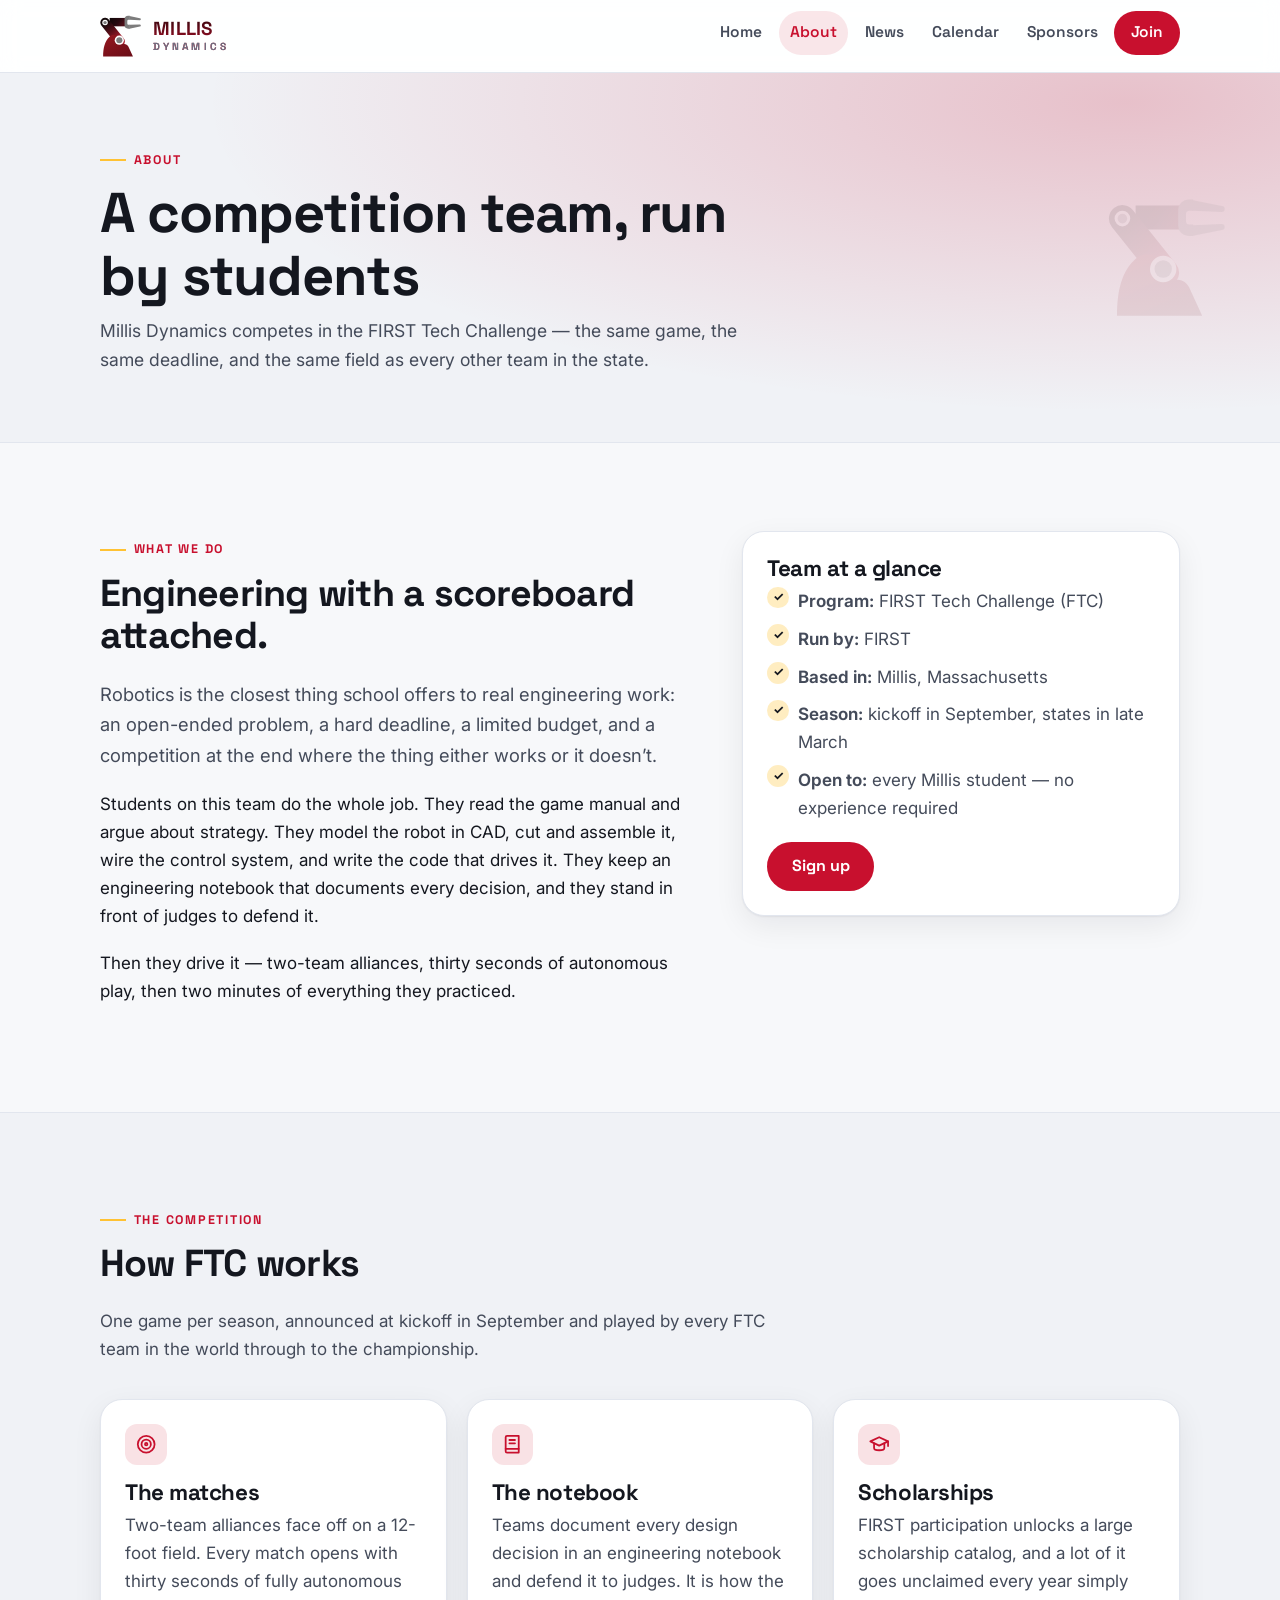
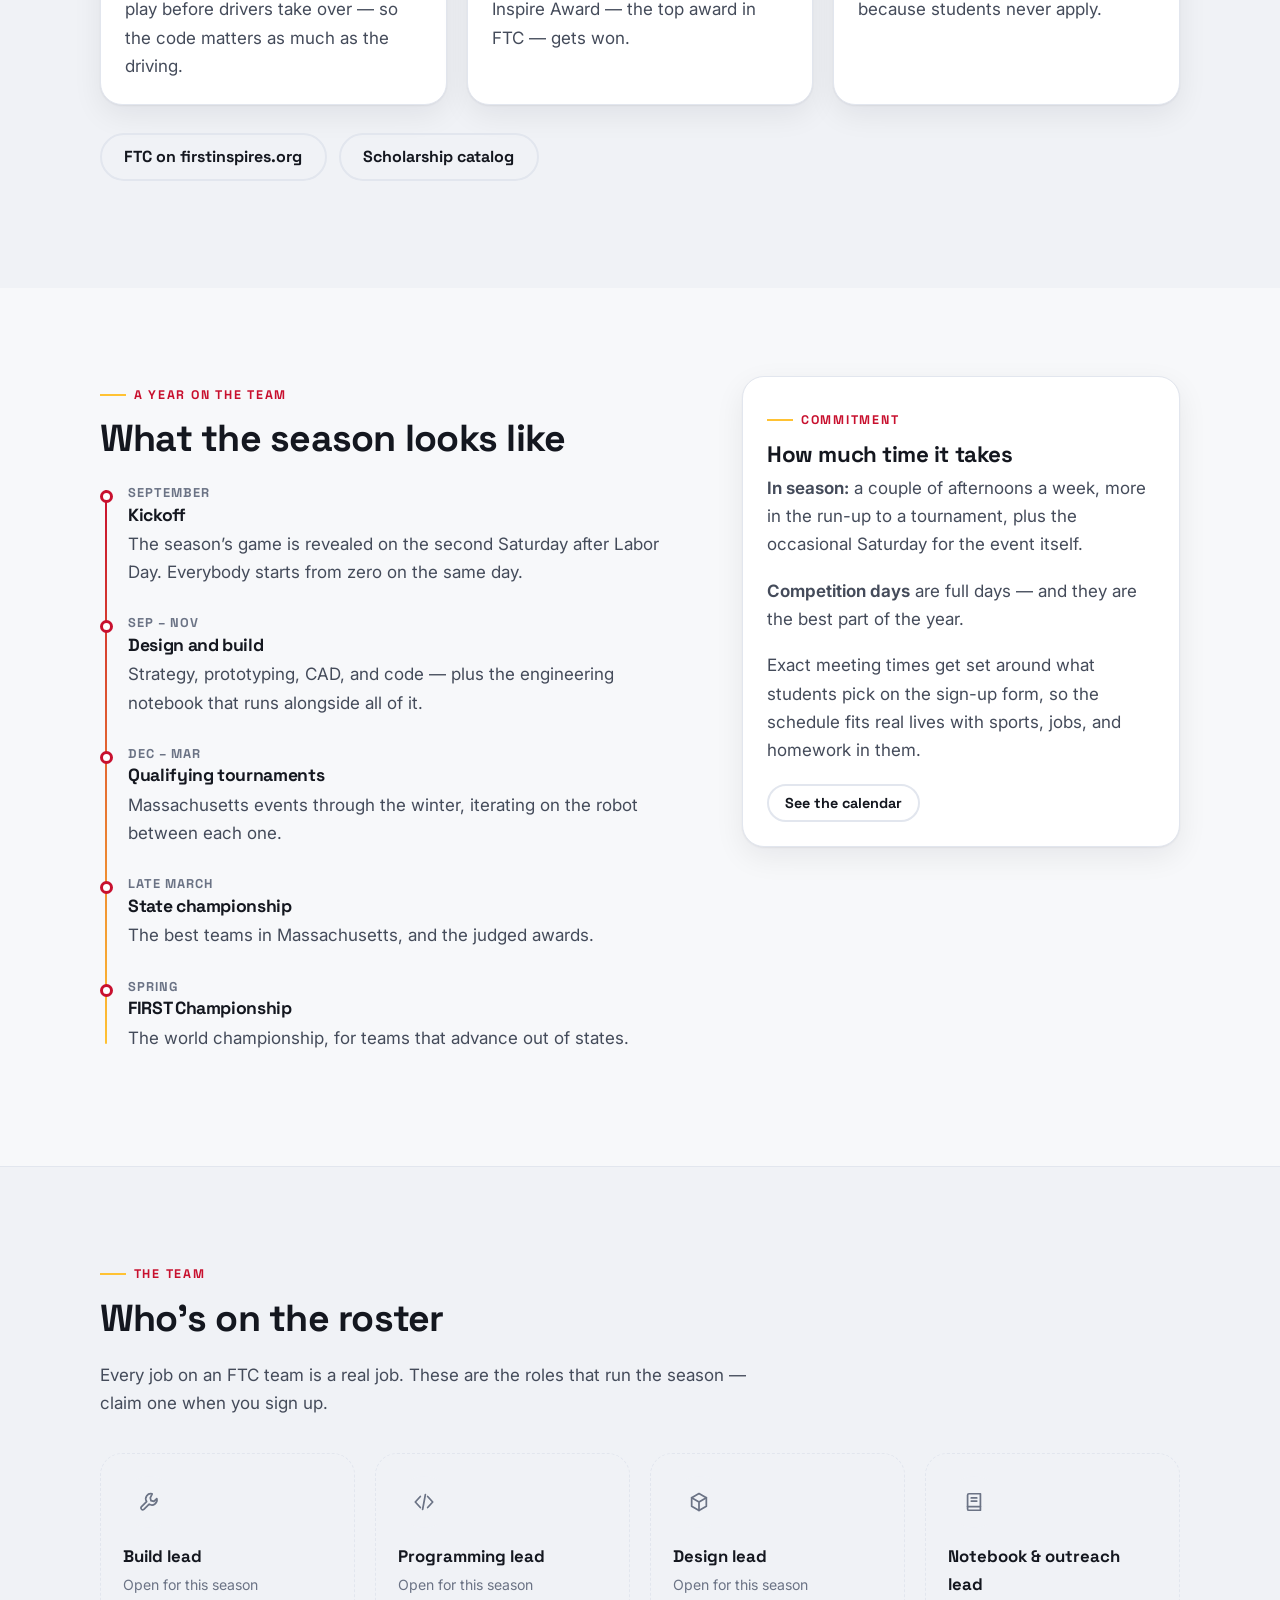
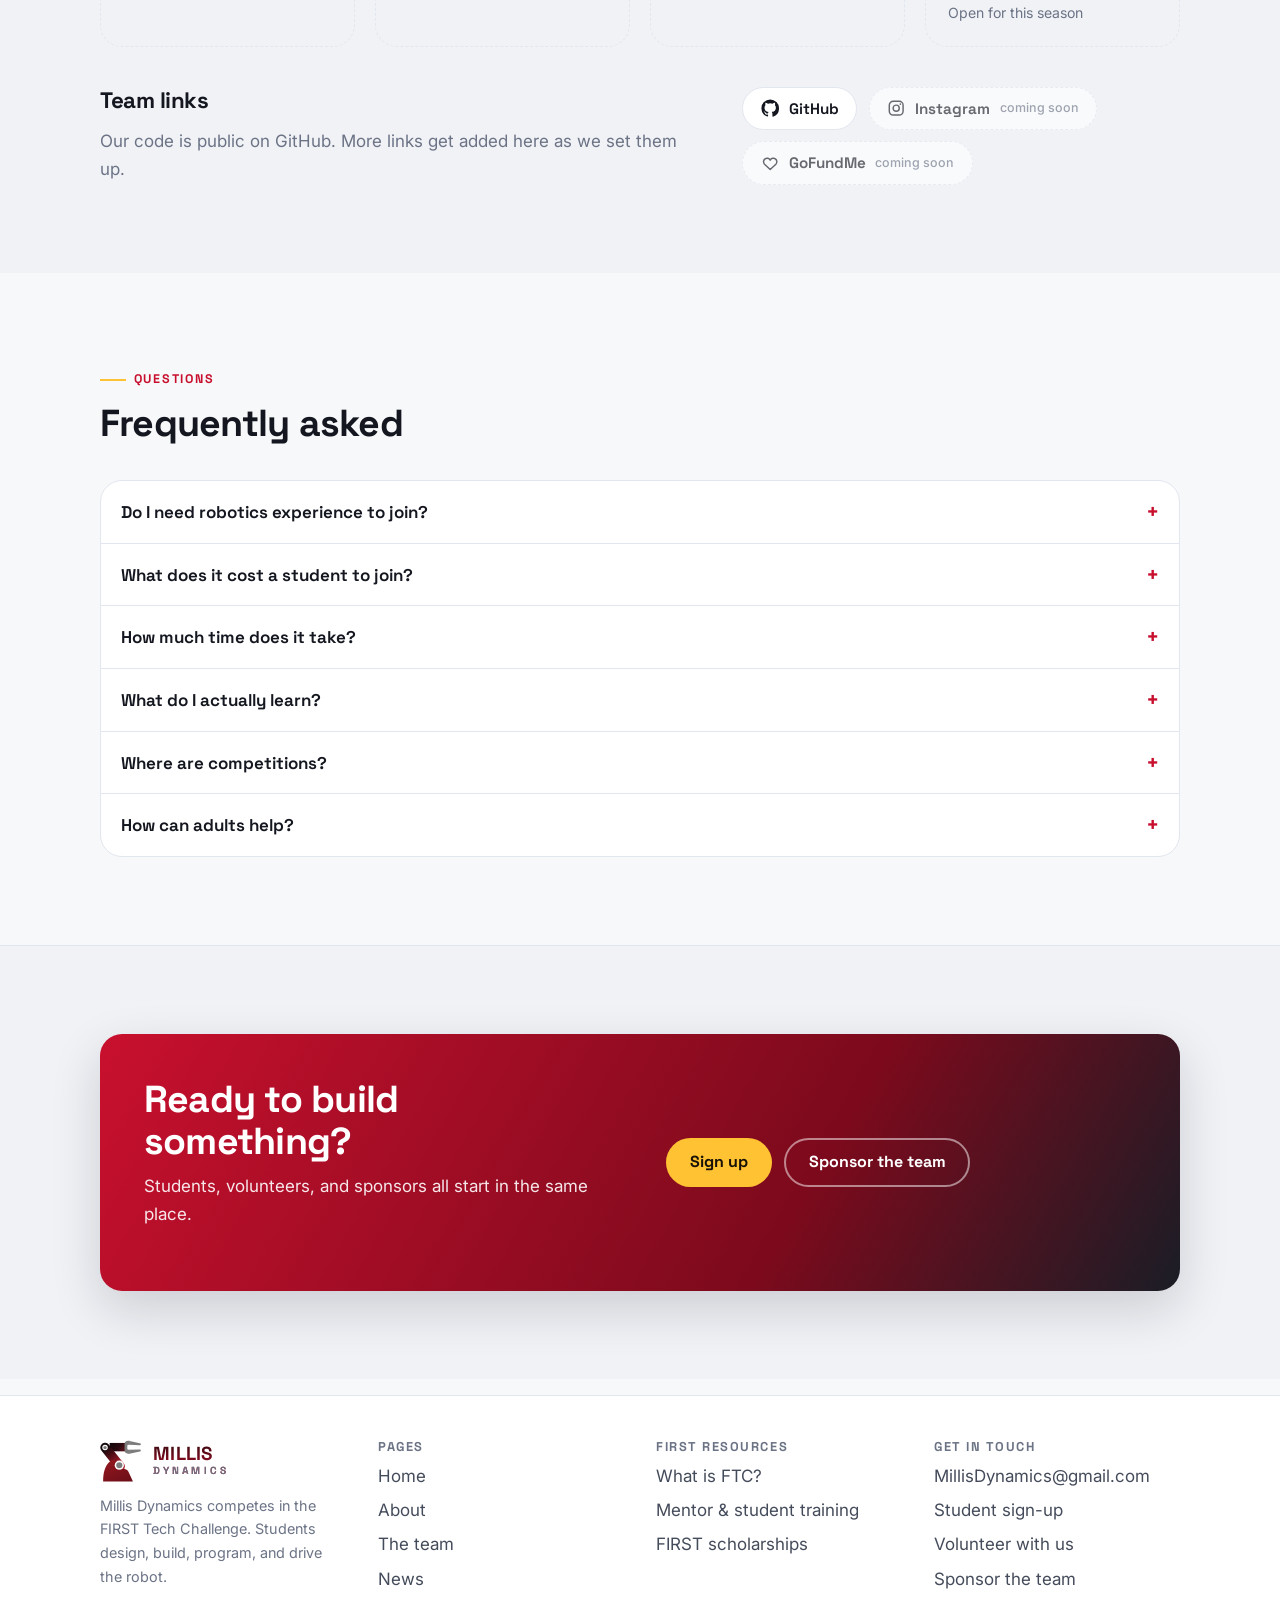
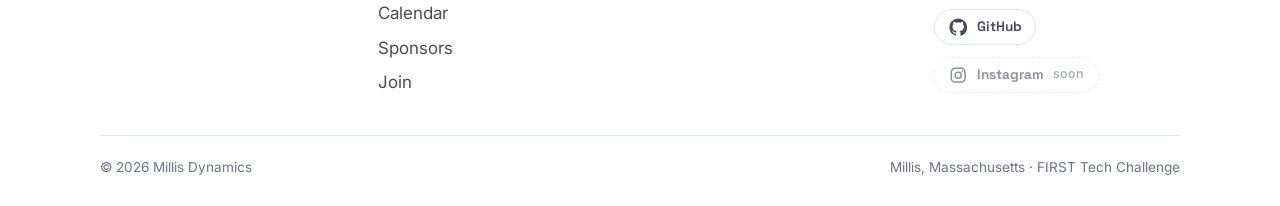
==== commit bebb7217: "Rebrand to Millis Dynamics, revert to FTC, add team and social sections Back to the FIRST Tech Chall" ====
--- a/about.html
+++ b/about.html
@@ -3,12 +3,12 @@
 <head>
 <meta charset="utf-8">
 <meta name="viewport" content="width=device-width, initial-scale=1">
-<title>About — Millis Robotics</title>
-<meta name="description" content="How the Millis Robotics VEX V5 team works: what students do, how a VEX season runs, what the time commitment is, and how to get involved.">
+<title>About — Millis Dynamics</title>
+<meta name="description" content="How the Millis Dynamics FIRST Tech Challenge team works: what students do, how an FTC season runs, the roles on the team, and how to get involved.">
 <meta name="theme-color" content="#c8102e">
 <link rel="icon" href="assets/img/favicon.svg" type="image/svg+xml">
-<meta property="og:title" content="About — Millis Robotics">
-<meta property="og:description" content="How the Millis Robotics VEX V5 team works: what students do, how a VEX season runs, what the time commitment is, and how to get involved.">
+<meta property="og:title" content="About — Millis Dynamics">
+<meta property="og:description" content="How the Millis Dynamics FIRST Tech Challenge team works: what students do, how an FTC season runs, the roles on the team, and how to get involved.">
 <meta property="og:type" content="website">
 <link rel="preconnect" href="https://fonts.googleapis.com">
 <link rel="preconnect" href="https://fonts.gstatic.com" crossorigin>
@@ -21,9 +21,8 @@
 <header class="site-header">
   <div class="wrap site-header__inner">
     <a class="brand" href="index.html">
-      <!-- PLACEHOLDER LOGO: replace assets/img/logo.svg with the real team logo -->
       <img src="assets/img/logo.svg" alt="" width="42" height="42">
-      <span class="brand__name">Millis Robotics<span class="brand__tag">VEX V5 · Millis, MA</span></span>
+      <span class="brand__name">Millis<span class="brand__tag">Dynamics</span></span>
     </a>
     <button class="nav-toggle" type="button" data-nav-toggle aria-expanded="false" aria-controls="site-nav">
       <span class="nav-toggle__bars" aria-hidden="true"><span></span></span> Menu
@@ -48,7 +47,7 @@
       <div class="page-head__inner">
         <span class="eyebrow">About</span>
         <h1>A competition team, run by students</h1>
-        <p>Millis Robotics competes in the VEX V5 Robotics Competition &mdash; the same game, the same deadline, and the same field as every other team in the state.</p>
+        <p>Millis Dynamics competes in the FIRST Tech Challenge &mdash; the same game, the same deadline, and the same field as every other team in the state.</p>
       </div>
       <img class="page-head__mark" src="assets/img/logo.svg" alt="" width="120" height="120">
     </div>
@@ -65,24 +64,24 @@
           works or it doesn&rsquo;t.
         </p>
         <p>
-          Students on this team do the whole job. They read the game rules and argue about strategy.
-          They model the robot in CAD, cut and assemble it, wire the V5 control system, and write the
-          code that drives it. They keep an engineering notebook that documents every decision, and they
-          stand in front of judges to defend it.
-        </p>
-        <p>
-          Then they drive it &mdash; two-team alliances, fifteen seconds of autonomous play, and a
-          minute and forty-five of everything they practiced.
+          Students on this team do the whole job. They read the game manual and argue about strategy.
+          They model the robot in CAD, cut and assemble it, wire the control system, and write the
+          code that drives it. They keep an engineering notebook that documents every decision, and
+          they stand in front of judges to defend it.
+        </p>
+        <p>
+          Then they drive it &mdash; two-team alliances, thirty seconds of autonomous play, then two
+          minutes of everything they practiced.
         </p>
       </div>
 
       <aside class="card">
         <h3>Team at a glance</h3>
         <ul class="checks">
-          <li><strong>Program:</strong> VEX V5 Robotics Competition</li>
-          <li><strong>Run by:</strong> the REC Foundation</li>
+          <li><strong>Program:</strong> FIRST Tech Challenge (FTC)</li>
+          <li><strong>Run by:</strong> FIRST</li>
           <li><strong>Based in:</strong> Millis, Massachusetts</li>
-          <li><strong>Season:</strong> tournaments fall through spring</li>
+          <li><strong>Season:</strong> kickoff in September, states in late March</li>
           <li><strong>Open to:</strong> every Millis student &mdash; no experience required</li>
         </ul>
         <div class="btn-row" style="margin-top:1.25rem">
@@ -96,10 +95,10 @@
     <div class="wrap">
       <div class="section-head">
         <span class="eyebrow">The competition</span>
-        <h2>How VEX works</h2>
-        <p>
-          One game per season, played by every VEX team in the world, revealed each spring and
-          competed all the way through to the world championship.
+        <h2>How FTC works</h2>
+        <p>
+          One game per season, announced at kickoff in September and played by every FTC team in the
+          world through to the championship.
         </p>
       </div>
 
@@ -112,36 +111,41 @@
           </div>
           <h3>The matches</h3>
           <p>
-            Two-team alliances face off on a 12-foot field. Every match opens with a fully autonomous
-            period before drivers take over &mdash; so the code matters as much as the driving.
+            Two-team alliances face off on a 12-foot field. Every match opens with thirty seconds of
+            fully autonomous play before drivers take over &mdash; so the code matters as much as the
+            driving.
           </p>
         </article>
         <article class="card">
           <div class="card__icon" aria-hidden="true">
             <svg viewBox="0 0 24 24" fill="none" stroke="currentColor" stroke-width="1.9" stroke-linecap="round" stroke-linejoin="round">
-              <path d="M4 20V9M10 20V4M16 20v-7M22 20H2"/>
+              <path d="M5 4.5A1.5 1.5 0 0 1 6.5 3H19v18H6.5A1.5 1.5 0 0 1 5 19.5z"/><path d="M5 17h14M9 7.5h6M9 11h6"/>
             </svg>
           </div>
-          <h3>Skills challenges</h3>
+          <h3>The notebook</h3>
           <p>
-            One minute driving, one minute fully autonomous, no opponent. Scores are ranked against
-            every team in the world, so you always know where you stand.
+            Teams document every design decision in an engineering notebook and defend it to judges.
+            It is how the Inspire Award &mdash; the top award in FTC &mdash; gets won.
           </p>
         </article>
         <article class="card">
           <div class="card__icon" aria-hidden="true">
             <svg viewBox="0 0 24 24" fill="none" stroke="currentColor" stroke-width="1.9" stroke-linecap="round" stroke-linejoin="round">
-              <path d="M7 4h10v6a5 5 0 0 1-10 0z"/><path d="M7 5.5H4.5V8A3.5 3.5 0 0 0 8 11.5M17 5.5h2.5V8A3.5 3.5 0 0 1 16 11.5"/>
-              <path d="M12 15v3M8.5 21h7l-.8-3h-5.4z"/>
+              <path d="M2.5 9L12 4.5 21.5 9 12 13.5z"/><path d="M6.5 11v5c0 1.4 2.5 2.5 5.5 2.5s5.5-1.1 5.5-2.5v-5"/><path d="M21.5 9v5"/>
             </svg>
           </div>
-          <h3>Awards</h3>
+          <h3>Scholarships</h3>
           <p>
-            Judges give out awards for design, innovation, and teamwork &mdash; and the top one,
-            Excellence, is won on the engineering notebook as much as the robot.
+            FIRST participation unlocks a large scholarship catalog, and a lot of it goes unclaimed
+            every year simply because students never apply.
           </p>
         </article>
       </div>
+
+      <p class="btn-row" style="margin-top:1.75rem">
+        <a class="btn btn--ghost" href="https://www.firstinspires.org/robotics/ftc" rel="noopener">FTC on firstinspires.org</a>
+        <a class="btn btn--ghost" href="https://scholarships.firstinspires.org/" rel="noopener">Scholarship catalog</a>
+      </p>
     </div>
   </section>
 
@@ -152,29 +156,29 @@
         <h2>What the season looks like</h2>
         <ol class="timeline">
           <li>
-            <span class="timeline__when">Spring</span>
-            <h3>The game drops</h3>
-            <p>Next season&rsquo;s game is revealed at the world championship. Everybody starts from zero on the same day.</p>
+            <span class="timeline__when">September</span>
+            <h3>Kickoff</h3>
+            <p>The season&rsquo;s game is revealed on the second Saturday after Labor Day. Everybody starts from zero on the same day.</p>
           </li>
           <li>
-            <span class="timeline__when">Summer</span>
-            <h3>Strategy and prototypes</h3>
-            <p>Read the rules, argue about scoring, and build rough prototypes of the mechanisms that might work.</p>
+            <span class="timeline__when">Sep &ndash; Nov</span>
+            <h3>Design and build</h3>
+            <p>Strategy, prototyping, CAD, and code &mdash; plus the engineering notebook that runs alongside all of it.</p>
           </li>
           <li>
-            <span class="timeline__when">Fall</span>
-            <h3>Build and drive</h3>
-            <p>The real robot gets built, programmed, and driven &mdash; and the first tournaments arrive fast.</p>
+            <span class="timeline__when">Dec &ndash; Mar</span>
+            <h3>Qualifying tournaments</h3>
+            <p>Massachusetts events through the winter, iterating on the robot between each one.</p>
           </li>
           <li>
-            <span class="timeline__when">Winter</span>
-            <h3>Tournament season</h3>
-            <p>Events across Massachusetts, iterating on the robot between each one, chasing a spot at states.</p>
+            <span class="timeline__when">Late March</span>
+            <h3>State championship</h3>
+            <p>The best teams in Massachusetts, and the judged awards.</p>
           </li>
           <li>
-            <span class="timeline__when">Late winter &ndash; spring</span>
-            <h3>States, then Worlds</h3>
-            <p>The Massachusetts state championship, and the world championship for teams that qualify.</p>
+            <span class="timeline__when">Spring</span>
+            <h3>FIRST Championship</h3>
+            <p>The world championship, for teams that advance out of states.</p>
           </li>
         </ol>
       </div>
@@ -200,7 +204,77 @@
     </div>
   </section>
 
-  <section class="section section--tint section--edge">
+  <section class="section section--tint section--edge" id="team">
+    <div class="wrap">
+      <div class="section-head">
+        <span class="eyebrow">The team</span>
+        <h2>Who&rsquo;s on the roster</h2>
+        <p>
+          Every job on an FTC team is a real job. These are the roles that run the season &mdash;
+          claim one when you sign up.
+        </p>
+      </div>
+
+      <!-- To add a real member, copy this card and fill it in:
+      <article class="member">
+        <div class="member__avatar" aria-hidden="true">AB</div>
+        <span class="member__name">Alex Brooks</span>
+        <span class="member__role">Build lead</span>
+        <div class="member__links">
+          <a href="https://github.com/username" rel="noopener">GitHub</a>
+        </div>
+      </article>
+      Swap the initials for a photo with:
+        <div class="member__avatar"><img src="assets/img/team/alex.jpg" alt=""></div>
+      -->
+      <div class="member-grid">
+        <article class="member member--open">
+          <div class="member__avatar" aria-hidden="true">
+            <svg viewBox="0 0 24 24" width="22" height="22" fill="none" stroke="currentColor" stroke-width="1.9" stroke-linecap="round" stroke-linejoin="round"><path d="M15.5 3.2a5.5 5.5 0 0 0-6.1 8.3L3.6 17.3a2 2 0 0 0 2.8 2.8l5.8-5.8a5.5 5.5 0 0 0 8.3-6.1l-3.2 3.2-3.1-.8-.8-3.1z"/></svg>
+          </div>
+          <span class="member__name">Build lead</span>
+          <span class="member__role">Open for this season</span>
+        </article>
+        <article class="member member--open">
+          <div class="member__avatar" aria-hidden="true">
+            <svg viewBox="0 0 24 24" width="22" height="22" fill="none" stroke="currentColor" stroke-width="1.9" stroke-linecap="round" stroke-linejoin="round"><polyline points="8 6 2.5 12 8 18"/><polyline points="16 6 21.5 12 16 18"/><path d="M13.5 4l-3 16"/></svg>
+          </div>
+          <span class="member__name">Programming lead</span>
+          <span class="member__role">Open for this season</span>
+        </article>
+        <article class="member member--open">
+          <div class="member__avatar" aria-hidden="true">
+            <svg viewBox="0 0 24 24" width="22" height="22" fill="none" stroke="currentColor" stroke-width="1.9" stroke-linecap="round" stroke-linejoin="round"><path d="M12 2.8l8 4.6v9.2l-8 4.6-8-4.6V7.4z"/><path d="M4 7.4l8 4.6 8-4.6M12 12v9.2"/></svg>
+          </div>
+          <span class="member__name">Design lead</span>
+          <span class="member__role">Open for this season</span>
+        </article>
+        <article class="member member--open">
+          <div class="member__avatar" aria-hidden="true">
+            <svg viewBox="0 0 24 24" width="22" height="22" fill="none" stroke="currentColor" stroke-width="1.9" stroke-linecap="round" stroke-linejoin="round"><path d="M5 4.5A1.5 1.5 0 0 1 6.5 3H19v18H6.5A1.5 1.5 0 0 1 5 19.5z"/><path d="M5 17h14M9 7.5h6M9 11h6"/></svg>
+          </div>
+          <span class="member__name">Notebook &amp; outreach lead</span>
+          <span class="member__role">Open for this season</span>
+        </article>
+      </div>
+
+      <div class="split" style="margin-top:2.5rem;align-items:center">
+        <div>
+          <h3>Team links</h3>
+          <p class="muted mb-0">
+            Our code is public on GitHub. More links get added here as we set them up.
+          </p>
+        </div>
+        <div class="social-row">
+          <a class="social-btn" data-social-link="github" href="#"><svg viewBox="0 0 24 24" fill="currentColor" aria-hidden="true"><path d="M12 .5A11.5 11.5 0 0 0 .5 12a11.5 11.5 0 0 0 7.9 10.9c.6.1.8-.2.8-.6v-2c-3.2.7-3.9-1.5-3.9-1.5-.5-1.4-1.3-1.7-1.3-1.7-1-.7.1-.7.1-.7 1.1.1 1.7 1.2 1.7 1.2 1 1.7 2.7 1.2 3.4.9.1-.7.4-1.2.7-1.5-2.6-.3-5.3-1.3-5.3-5.8 0-1.3.5-2.3 1.2-3.2 0-.3-.5-1.5.1-3.1 0 0 1-.3 3.2 1.2a11 11 0 0 1 5.8 0c2.2-1.5 3.2-1.2 3.2-1.2.6 1.6.2 2.8.1 3.1.8.9 1.2 1.9 1.2 3.2 0 4.5-2.7 5.5-5.3 5.8.4.4.8 1.1.8 2.2v3.3c0 .4.2.7.8.6A11.5 11.5 0 0 0 23.5 12 11.5 11.5 0 0 0 12 .5z"/></svg> GitHub <small>coming soon</small></a>
+          <a class="social-btn" data-social-link="instagram" href="#"><svg viewBox="0 0 24 24" fill="none" stroke="currentColor" stroke-width="1.9" stroke-linecap="round" aria-hidden="true"><rect x="3" y="3" width="18" height="18" rx="5"/><circle cx="12" cy="12" r="4"/><circle cx="17.4" cy="6.6" r="1.1" fill="currentColor" stroke="none"/></svg> Instagram <small>coming soon</small></a>
+          <a class="social-btn" data-social-link="gofundme" href="#"><svg viewBox="0 0 24 24" fill="none" stroke="currentColor" stroke-width="1.9" stroke-linecap="round" stroke-linejoin="round" aria-hidden="true"><path d="M12 20.3l-7.4-7a4.6 4.6 0 1 1 7.4-5.3 4.6 4.6 0 1 1 7.4 5.3z"/></svg> GoFundMe <small>coming soon</small></a>
+        </div>
+      </div>
+    </div>
+  </section>
+
+  <section class="section">
     <div class="wrap">
       <div class="section-head">
         <span class="eyebrow">Questions</span>
@@ -212,9 +286,9 @@
           <summary>Do I need robotics experience to join?</summary>
           <div class="faq__a">
             <p>
-              No. Most people arrive having never built a robot, and the team teaches as it goes. If you
-              are willing to learn and to show up, you are qualified. There is also plenty of room for
-              people who would rather write, design, film, or handle sponsorship than turn a wrench.
+              No. Most people arrive having never built a robot, and the team teaches as it goes. If
+              you are willing to learn and to show up, you are qualified. There is also plenty of room
+              for people who would rather write, design, film, or handle sponsorship than turn a wrench.
             </p>
           </div>
         </details>
@@ -240,9 +314,9 @@
           <summary>What do I actually learn?</summary>
           <div class="faq__a">
             <p>
-              CAD, machining and assembly, wiring, programming in VEXcode, and the habit of documenting
-              a design so somebody else can follow it. Also the part nobody advertises: how to fix
-              something under time pressure while it matters.
+              CAD in Onshape, machining and assembly, wiring, programming in Blocks or Java, and the
+              habit of documenting a design so somebody else can follow it. Also the part nobody
+              advertises: how to fix something under time pressure while it matters.
             </p>
           </div>
         </details>
@@ -250,19 +324,19 @@
           <summary>Where are competitions?</summary>
           <div class="faq__a">
             <p>
-              Massachusetts hosts tournaments across the state through the fall and winter, and event
-              listings go up on RobotEvents as they are scheduled. The state championship is in late
-              winter, and VEX Worlds in the spring for teams that qualify.
-            </p>
-            <p class="mb-0"><a href="https://www.robotevents.com/" rel="noopener">Browse events on RobotEvents</a></p>
+              Massachusetts qualifiers run from December through March and cluster east of Worcester
+              &mdash; mostly the Boston area, generally under an hour from Millis. The state
+              championship is in late March.
+            </p>
           </div>
         </details>
         <details>
           <summary>How can adults help?</summary>
           <div class="faq__a">
             <p>
-              Volunteer, or sponsor. Volunteers do not need to know VEX &mdash; being an experienced adult
-              in the room is the job. Sponsors keep the robot funded, and get their name on the shirt.
+              Volunteer, or sponsor. Volunteers do not need to know FTC &mdash; being an experienced
+              adult in the room is the job, and FIRST publishes free mentor training. Sponsors keep the
+              robot funded, and get their name on the shirt.
             </p>
             <p class="mb-0"><a href="join.html#volunteer">Volunteer</a> &middot; <a href="sponsors.html">Sponsor the team</a></p>
           </div>
@@ -271,7 +345,7 @@
     </div>
   </section>
 
-  <section class="section">
+  <section class="section section--tint section--edge">
     <div class="wrap">
       <div class="band">
         <div class="split split--even" style="align-items:center">
@@ -295,11 +369,11 @@
       <div>
         <a class="brand" href="index.html" style="margin-bottom:.75rem">
           <img src="assets/img/logo.svg" alt="" width="34" height="34">
-          <span class="brand__name">Millis Robotics</span>
+          <span class="brand__name">Millis<span class="brand__tag">Dynamics</span></span>
         </a>
         <p class="small muted">
-          Millis Robotics competes in the VEX V5 Robotics Competition. Students design, build,
-          program, and drive the robot.
+          Millis Dynamics competes in the FIRST Tech Challenge. Students design, build, program,
+          and drive the robot.
         </p>
       </div>
       <div>
@@ -307,6 +381,7 @@
         <ul>
           <li><a href="index.html">Home</a></li>
           <li><a href="about.html">About</a></li>
+          <li><a href="about.html#team">The team</a></li>
           <li><a href="news.html">News</a></li>
           <li><a href="calendar.html">Calendar</a></li>
           <li><a href="sponsors.html">Sponsors</a></li>
@@ -314,11 +389,11 @@
         </ul>
       </div>
       <div>
-        <h4>VEX resources</h4>
+        <h4>FIRST resources</h4>
         <ul>
-          <li><a href="https://www.vexrobotics.com/v5/competition" rel="noopener">What is VEX V5?</a></li>
-          <li><a href="https://www.roboticseducation.org/" rel="noopener">REC Foundation</a></li>
-          <li><a href="https://www.robotevents.com/" rel="noopener">Find events on RobotEvents</a></li>
+          <li><a href="https://www.firstinspires.org/robotics/ftc" rel="noopener">What is FTC?</a></li>
+          <li><a href="https://training.firstinspires.org/" rel="noopener">Mentor &amp; student training</a></li>
+          <li><a href="https://scholarships.firstinspires.org/" rel="noopener">FIRST scholarships</a></li>
         </ul>
       </div>
       <div>
@@ -329,11 +404,15 @@
           <li><a href="join.html#volunteer">Volunteer with us</a></li>
           <li><a href="sponsors.html">Sponsor the team</a></li>
         </ul>
+        <div class="social-row" style="margin-top:1rem">
+          <a class="social-btn btn--sm" data-social-link="github" href="#" style="padding:.5rem .85rem;font-size:.85rem"><svg viewBox="0 0 24 24" fill="currentColor" aria-hidden="true"><path d="M12 .5A11.5 11.5 0 0 0 .5 12a11.5 11.5 0 0 0 7.9 10.9c.6.1.8-.2.8-.6v-2c-3.2.7-3.9-1.5-3.9-1.5-.5-1.4-1.3-1.7-1.3-1.7-1-.7.1-.7.1-.7 1.1.1 1.7 1.2 1.7 1.2 1 1.7 2.7 1.2 3.4.9.1-.7.4-1.2.7-1.5-2.6-.3-5.3-1.3-5.3-5.8 0-1.3.5-2.3 1.2-3.2 0-.3-.5-1.5.1-3.1 0 0 1-.3 3.2 1.2a11 11 0 0 1 5.8 0c2.2-1.5 3.2-1.2 3.2-1.2.6 1.6.2 2.8.1 3.1.8.9 1.2 1.9 1.2 3.2 0 4.5-2.7 5.5-5.3 5.8.4.4.8 1.1.8 2.2v3.3c0 .4.2.7.8.6A11.5 11.5 0 0 0 23.5 12 11.5 11.5 0 0 0 12 .5z"/></svg> GitHub <small>soon</small></a>
+          <a class="social-btn btn--sm" data-social-link="instagram" href="#" style="padding:.5rem .85rem;font-size:.85rem"><svg viewBox="0 0 24 24" fill="none" stroke="currentColor" stroke-width="1.9" stroke-linecap="round" aria-hidden="true"><rect x="3" y="3" width="18" height="18" rx="5"/><circle cx="12" cy="12" r="4"/><circle cx="17.4" cy="6.6" r="1.1" fill="currentColor" stroke="none"/></svg> Instagram <small>soon</small></a>
+        </div>
       </div>
     </div>
     <div class="site-footer__bottom">
-      <span>&copy; <span data-year>2026</span> Millis Robotics</span>
-      <span>Millis, Massachusetts &middot; VEX V5 Robotics Competition</span>
+      <span>&copy; <span data-year>2026</span> Millis Dynamics</span>
+      <span>Millis, Massachusetts &middot; FIRST Tech Challenge</span>
     </div>
   </div>
 </footer>
--- a/assets/css/styles.css
+++ b/assets/css/styles.css
@@ -290,18 +290,34 @@
 .brand__name {
   font-family: var(--font-display);
   font-weight: 700;
-  font-size: 1.08rem;
-  letter-spacing: -0.015em;
-  line-height: 1.1;
+  font-size: 1.18rem;
+  letter-spacing: 0.01em;
+  line-height: 1;
+  text-transform: uppercase;
+  color: var(--ink);
+}
+@supports ((-webkit-background-clip: text) or (background-clip: text)) {
+  /* background-image, not the `background` shorthand — the shorthand would
+     reset background-clip and paint the gradient as a solid block. */
+  .brand__name {
+    background-image: linear-gradient(180deg, #3d0810 0%, var(--brand) 100%);
+    -webkit-background-clip: text;
+    background-clip: text;
+    color: transparent;
+  }
+  @media (prefers-color-scheme: dark) {
+    .brand__name { background-image: linear-gradient(180deg, #ffa8b3 0%, #e63950 100%); }
+  }
 }
 .brand__tag {
   display: block;
-  font-family: var(--font-body);
-  font-size: 0.72rem;
-  font-weight: 500;
-  letter-spacing: 0.06em;
+  font-family: var(--font-display);
+  font-size: 0.64rem;
+  font-weight: 600;
+  letter-spacing: 0.3em;
   text-transform: uppercase;
   color: var(--ink-3);
+  margin-top: 3px;
 }
 
 .nav-toggle {
@@ -1047,3 +1063,121 @@
 .tabs__tab:hover { color: var(--ink); background: var(--surface-2); }
 .tabs__tab[aria-selected="true"] { background: var(--brand); color: #fff; }
 .tabs__tab[aria-selected="true"]:hover { background: var(--brand-dark); color: #fff; }
+
+/* --------------------------------------------------------------------------
+   14. Team members
+   -------------------------------------------------------------------------- */
+
+.member-grid {
+  display: grid;
+  gap: 1.25rem;
+  grid-template-columns: repeat(auto-fit, minmax(min(100%, 13rem), 1fr));
+}
+
+.member {
+  display: flex;
+  flex-direction: column;
+  align-items: flex-start;
+  gap: 0.15rem;
+  background: var(--surface);
+  border: 1px solid var(--line);
+  border-radius: var(--radius-lg);
+  padding: 1.35rem;
+  box-shadow: var(--shadow);
+}
+.member__avatar {
+  width: 3.25rem;
+  height: 3.25rem;
+  display: grid;
+  place-items: center;
+  border-radius: 999px;
+  margin-bottom: 0.8rem;
+  background: color-mix(in srgb, var(--brand) 12%, transparent);
+  color: var(--brand);
+  font-family: var(--font-display);
+  font-weight: 700;
+  font-size: 1.1rem;
+  letter-spacing: 0.02em;
+  overflow: hidden;
+}
+.member__avatar img { width: 100%; height: 100%; object-fit: cover; }
+@media (prefers-color-scheme: dark) {
+  .member__avatar { background: color-mix(in srgb, var(--accent) 16%, transparent); color: var(--accent); }
+}
+.member__name { font-family: var(--font-display); font-weight: 700; font-size: 1.05rem; }
+.member__role { font-size: 0.88rem; color: var(--ink-3); }
+.member__links {
+  display: flex;
+  flex-wrap: wrap;
+  gap: 0.4rem;
+  margin-top: 0.85rem;
+}
+.member__links a {
+  font-size: 0.82rem;
+  font-weight: 600;
+  text-decoration: none;
+  padding: 0.28rem 0.6rem;
+  border: 1px solid var(--line);
+  border-radius: 999px;
+  color: var(--ink-2);
+}
+.member__links a:hover { border-color: var(--brand); color: var(--brand); }
+
+.member--open {
+  border-style: dashed;
+  box-shadow: none;
+  background: transparent;
+}
+.member--open .member__avatar { background: var(--surface-2); color: var(--ink-3); }
+
+/* --------------------------------------------------------------------------
+   15. Social + support buttons
+   -------------------------------------------------------------------------- */
+
+.social-row {
+  display: flex;
+  flex-wrap: wrap;
+  gap: 0.7rem;
+}
+
+.social-btn {
+  display: inline-flex;
+  align-items: center;
+  gap: 0.6rem;
+  font-family: var(--font-display);
+  font-weight: 650;
+  font-size: 0.95rem;
+  line-height: 1;
+  padding: 0.72rem 1.1rem;
+  border-radius: 999px;
+  border: 1px solid var(--line);
+  background: var(--surface);
+  color: var(--ink);
+  text-decoration: none;
+  transition: border-color 0.15s ease, color 0.15s ease, transform 0.12s ease;
+}
+.social-btn:hover { border-color: var(--brand); color: var(--brand); transform: translateY(-1px); }
+.social-btn svg { width: 1.15rem; height: 1.15rem; flex: none; }
+.social-btn small {
+  display: none;
+  font-family: var(--font-body);
+  font-weight: 500;
+  font-size: 0.78rem;
+  color: var(--ink-3);
+}
+.social-btn.is-pending {
+  opacity: 0.62;
+  cursor: default;
+  border-style: dashed;
+}
+.social-btn.is-pending:hover { border-color: var(--line); color: var(--ink); transform: none; }
+.social-btn.is-pending small { display: inline; }
+
+/* On the dark callout band */
+.band .social-btn {
+  background: rgba(255, 255, 255, 0.1);
+  border-color: rgba(255, 255, 255, 0.35);
+  color: #fff;
+}
+.band .social-btn:hover { border-color: #fff; color: #fff; background: rgba(255, 255, 255, 0.18); }
+.band .social-btn small { color: rgba(255, 255, 255, 0.75); }
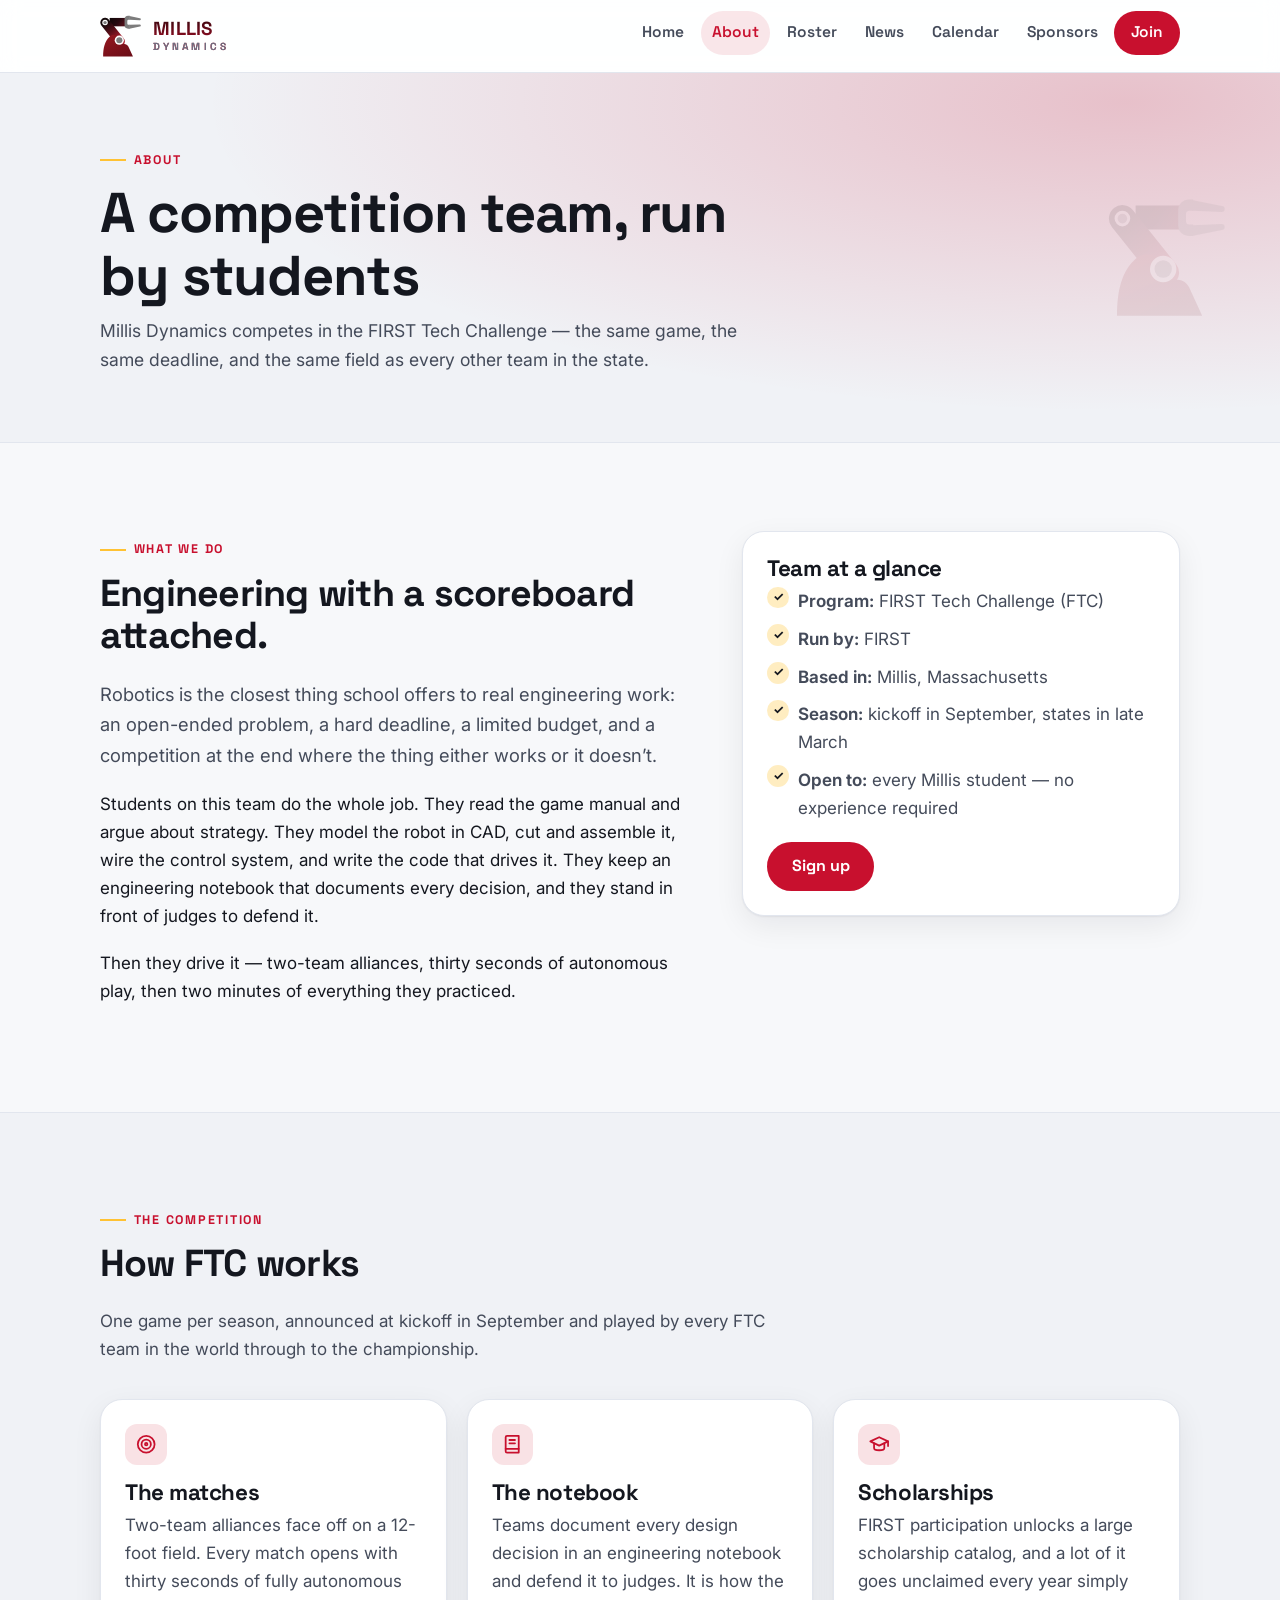
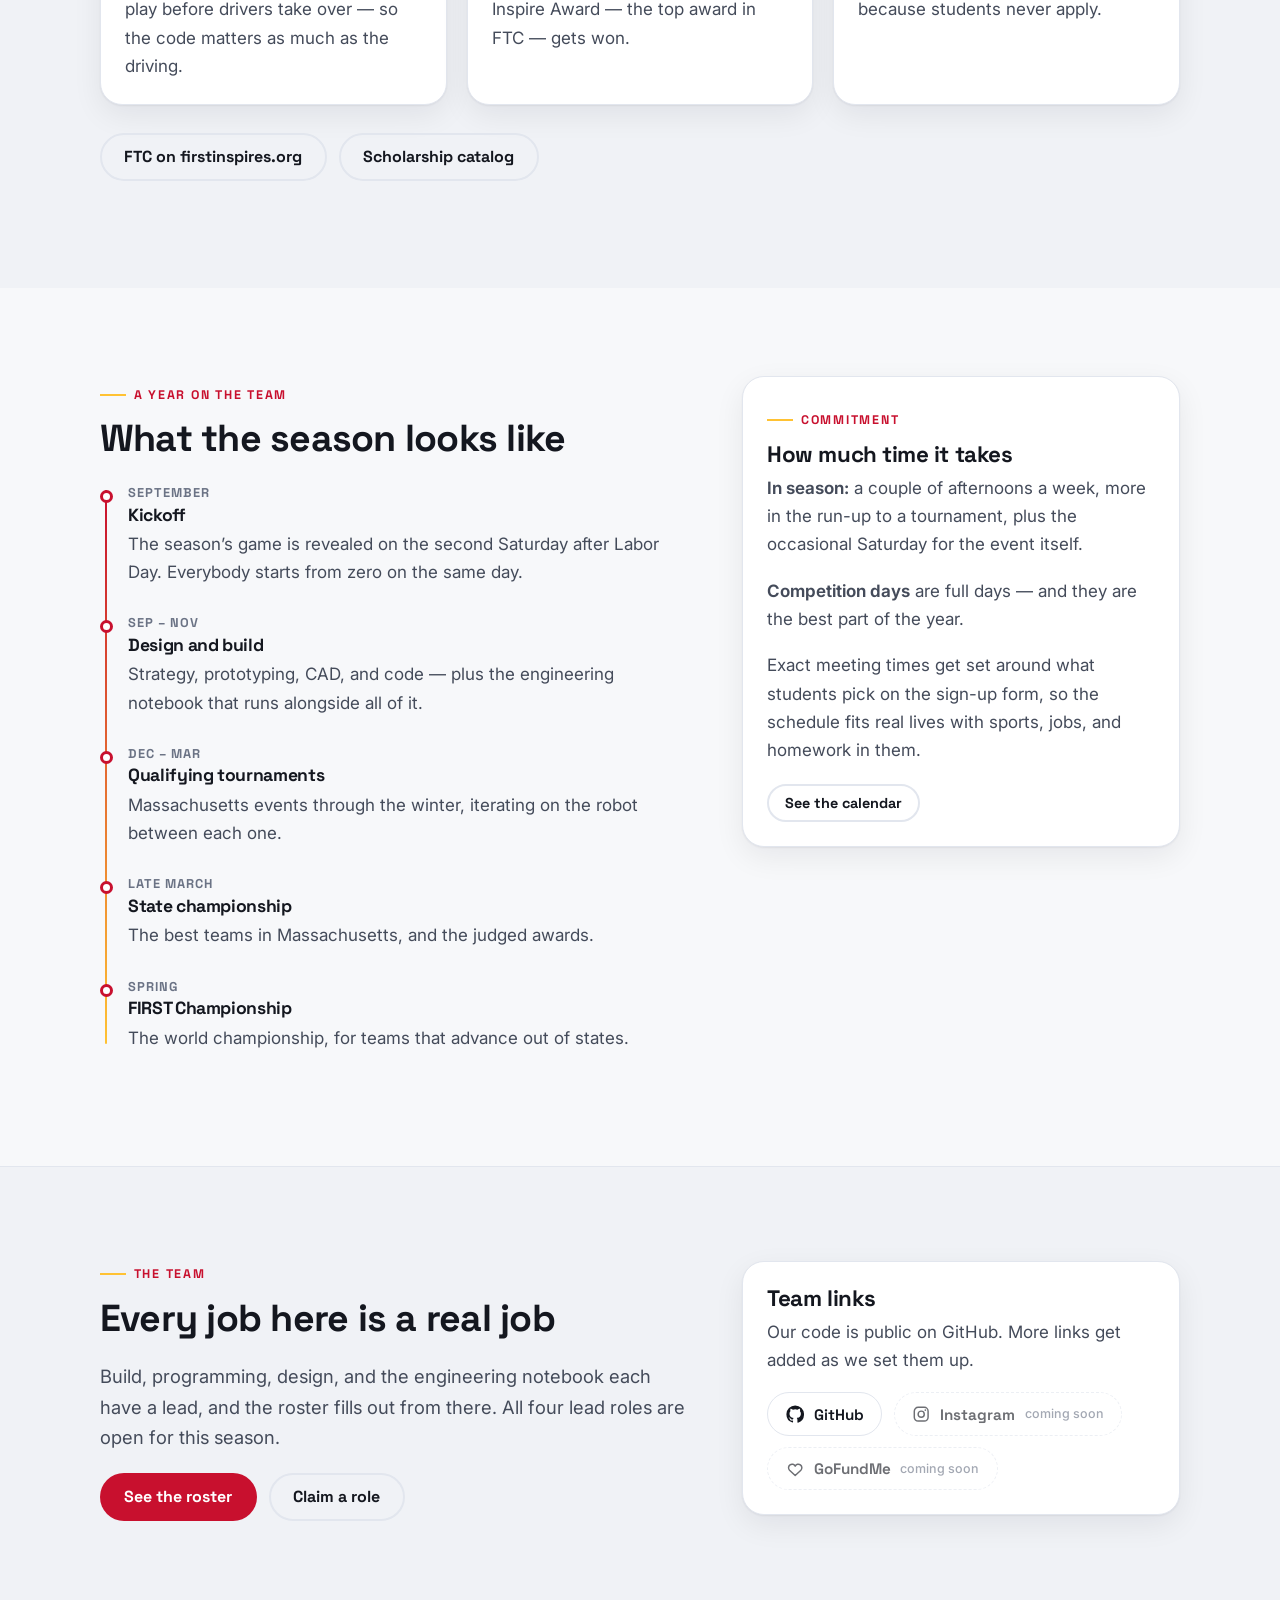
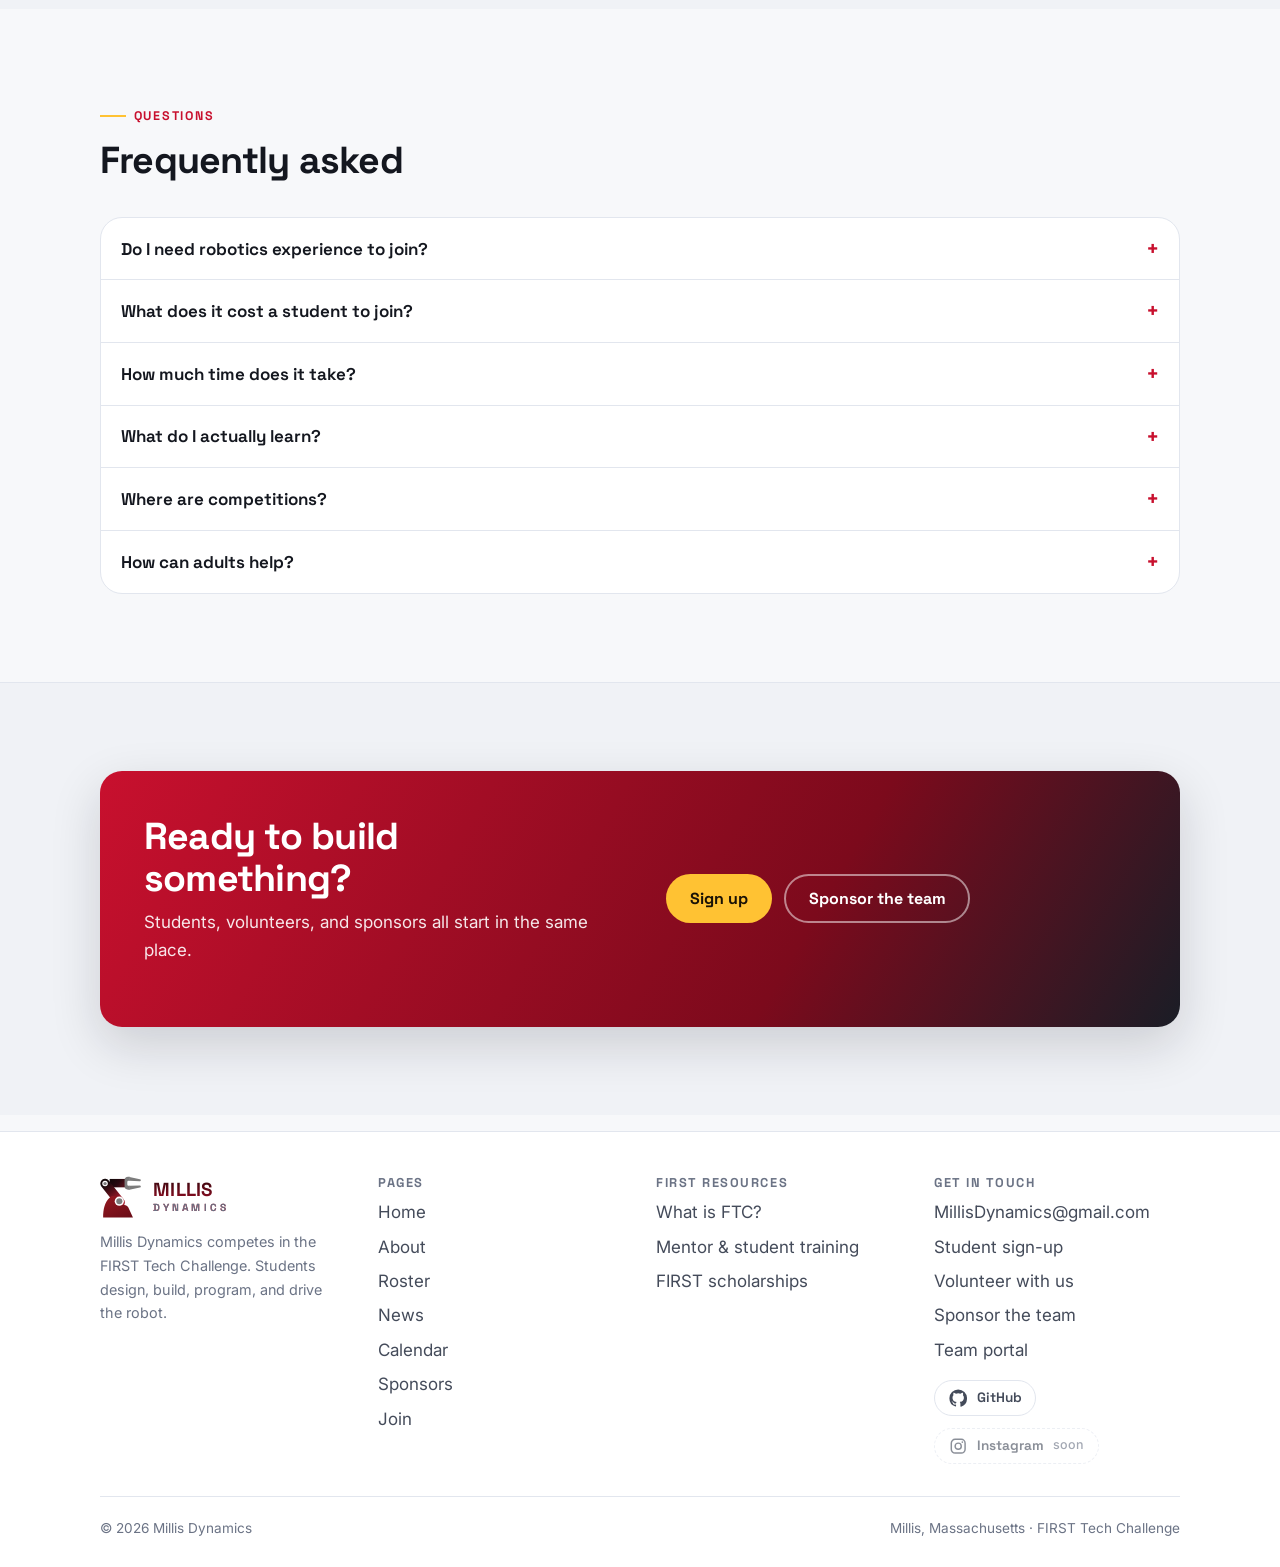
==== commit 5f9a1daf: "Add roster page and team portal, use the logo as the hero, revise sponsorship Home hero: - Replaced " ====
--- a/about.html
+++ b/about.html
@@ -31,6 +31,7 @@
       <ul>
         <li><a href="index.html">Home</a></li>
         <li><a href="about.html" aria-current="page">About</a></li>
+        <li><a href="roster.html">Roster</a></li>
         <li><a href="news.html">News</a></li>
         <li><a href="calendar.html">Calendar</a></li>
         <li><a href="sponsors.html">Sponsors</a></li>
@@ -205,72 +206,29 @@
   </section>
 
   <section class="section section--tint section--edge" id="team">
-    <div class="wrap">
-      <div class="section-head">
+    <div class="wrap split" style="align-items:center">
+      <div>
         <span class="eyebrow">The team</span>
-        <h2>Who&rsquo;s on the roster</h2>
-        <p>
-          Every job on an FTC team is a real job. These are the roles that run the season &mdash;
-          claim one when you sign up.
-        </p>
-      </div>
-
-      <!-- To add a real member, copy this card and fill it in:
-      <article class="member">
-        <div class="member__avatar" aria-hidden="true">AB</div>
-        <span class="member__name">Alex Brooks</span>
-        <span class="member__role">Build lead</span>
-        <div class="member__links">
-          <a href="https://github.com/username" rel="noopener">GitHub</a>
-        </div>
-      </article>
-      Swap the initials for a photo with:
-        <div class="member__avatar"><img src="assets/img/team/alex.jpg" alt=""></div>
-      -->
-      <div class="member-grid">
-        <article class="member member--open">
-          <div class="member__avatar" aria-hidden="true">
-            <svg viewBox="0 0 24 24" width="22" height="22" fill="none" stroke="currentColor" stroke-width="1.9" stroke-linecap="round" stroke-linejoin="round"><path d="M15.5 3.2a5.5 5.5 0 0 0-6.1 8.3L3.6 17.3a2 2 0 0 0 2.8 2.8l5.8-5.8a5.5 5.5 0 0 0 8.3-6.1l-3.2 3.2-3.1-.8-.8-3.1z"/></svg>
-          </div>
-          <span class="member__name">Build lead</span>
-          <span class="member__role">Open for this season</span>
-        </article>
-        <article class="member member--open">
-          <div class="member__avatar" aria-hidden="true">
-            <svg viewBox="0 0 24 24" width="22" height="22" fill="none" stroke="currentColor" stroke-width="1.9" stroke-linecap="round" stroke-linejoin="round"><polyline points="8 6 2.5 12 8 18"/><polyline points="16 6 21.5 12 16 18"/><path d="M13.5 4l-3 16"/></svg>
-          </div>
-          <span class="member__name">Programming lead</span>
-          <span class="member__role">Open for this season</span>
-        </article>
-        <article class="member member--open">
-          <div class="member__avatar" aria-hidden="true">
-            <svg viewBox="0 0 24 24" width="22" height="22" fill="none" stroke="currentColor" stroke-width="1.9" stroke-linecap="round" stroke-linejoin="round"><path d="M12 2.8l8 4.6v9.2l-8 4.6-8-4.6V7.4z"/><path d="M4 7.4l8 4.6 8-4.6M12 12v9.2"/></svg>
-          </div>
-          <span class="member__name">Design lead</span>
-          <span class="member__role">Open for this season</span>
-        </article>
-        <article class="member member--open">
-          <div class="member__avatar" aria-hidden="true">
-            <svg viewBox="0 0 24 24" width="22" height="22" fill="none" stroke="currentColor" stroke-width="1.9" stroke-linecap="round" stroke-linejoin="round"><path d="M5 4.5A1.5 1.5 0 0 1 6.5 3H19v18H6.5A1.5 1.5 0 0 1 5 19.5z"/><path d="M5 17h14M9 7.5h6M9 11h6"/></svg>
-          </div>
-          <span class="member__name">Notebook &amp; outreach lead</span>
-          <span class="member__role">Open for this season</span>
-        </article>
-      </div>
-
-      <div class="split" style="margin-top:2.5rem;align-items:center">
-        <div>
-          <h3>Team links</h3>
-          <p class="muted mb-0">
-            Our code is public on GitHub. More links get added here as we set them up.
-          </p>
-        </div>
+        <h2>Every job here is a real job</h2>
+        <p class="lede">
+          Build, programming, design, and the engineering notebook each have a lead, and the roster
+          fills out from there. All four lead roles are open for this season.
+        </p>
+        <div class="btn-row">
+          <a class="btn" href="roster.html">See the roster</a>
+          <a class="btn btn--ghost" href="join.html">Claim a role</a>
+        </div>
+      </div>
+
+      <aside class="card">
+        <h3>Team links</h3>
+        <p class="muted">Our code is public on GitHub. More links get added as we set them up.</p>
         <div class="social-row">
           <a class="social-btn" data-social-link="github" href="#"><svg viewBox="0 0 24 24" fill="currentColor" aria-hidden="true"><path d="M12 .5A11.5 11.5 0 0 0 .5 12a11.5 11.5 0 0 0 7.9 10.9c.6.1.8-.2.8-.6v-2c-3.2.7-3.9-1.5-3.9-1.5-.5-1.4-1.3-1.7-1.3-1.7-1-.7.1-.7.1-.7 1.1.1 1.7 1.2 1.7 1.2 1 1.7 2.7 1.2 3.4.9.1-.7.4-1.2.7-1.5-2.6-.3-5.3-1.3-5.3-5.8 0-1.3.5-2.3 1.2-3.2 0-.3-.5-1.5.1-3.1 0 0 1-.3 3.2 1.2a11 11 0 0 1 5.8 0c2.2-1.5 3.2-1.2 3.2-1.2.6 1.6.2 2.8.1 3.1.8.9 1.2 1.9 1.2 3.2 0 4.5-2.7 5.5-5.3 5.8.4.4.8 1.1.8 2.2v3.3c0 .4.2.7.8.6A11.5 11.5 0 0 0 23.5 12 11.5 11.5 0 0 0 12 .5z"/></svg> GitHub <small>coming soon</small></a>
           <a class="social-btn" data-social-link="instagram" href="#"><svg viewBox="0 0 24 24" fill="none" stroke="currentColor" stroke-width="1.9" stroke-linecap="round" aria-hidden="true"><rect x="3" y="3" width="18" height="18" rx="5"/><circle cx="12" cy="12" r="4"/><circle cx="17.4" cy="6.6" r="1.1" fill="currentColor" stroke="none"/></svg> Instagram <small>coming soon</small></a>
           <a class="social-btn" data-social-link="gofundme" href="#"><svg viewBox="0 0 24 24" fill="none" stroke="currentColor" stroke-width="1.9" stroke-linecap="round" stroke-linejoin="round" aria-hidden="true"><path d="M12 20.3l-7.4-7a4.6 4.6 0 1 1 7.4-5.3 4.6 4.6 0 1 1 7.4 5.3z"/></svg> GoFundMe <small>coming soon</small></a>
         </div>
-      </div>
+      </aside>
     </div>
   </section>
 
@@ -381,7 +339,7 @@
         <ul>
           <li><a href="index.html">Home</a></li>
           <li><a href="about.html">About</a></li>
-          <li><a href="about.html#team">The team</a></li>
+          <li><a href="roster.html">Roster</a></li>
           <li><a href="news.html">News</a></li>
           <li><a href="calendar.html">Calendar</a></li>
           <li><a href="sponsors.html">Sponsors</a></li>
@@ -403,6 +361,7 @@
           <li><a href="join.html">Student sign-up</a></li>
           <li><a href="join.html#volunteer">Volunteer with us</a></li>
           <li><a href="sponsors.html">Sponsor the team</a></li>
+          <li><a href="portal.html">Team portal</a></li>
         </ul>
         <div class="social-row" style="margin-top:1rem">
           <a class="social-btn btn--sm" data-social-link="github" href="#" style="padding:.5rem .85rem;font-size:.85rem"><svg viewBox="0 0 24 24" fill="currentColor" aria-hidden="true"><path d="M12 .5A11.5 11.5 0 0 0 .5 12a11.5 11.5 0 0 0 7.9 10.9c.6.1.8-.2.8-.6v-2c-3.2.7-3.9-1.5-3.9-1.5-.5-1.4-1.3-1.7-1.3-1.7-1-.7.1-.7.1-.7 1.1.1 1.7 1.2 1.7 1.2 1 1.7 2.7 1.2 3.4.9.1-.7.4-1.2.7-1.5-2.6-.3-5.3-1.3-5.3-5.8 0-1.3.5-2.3 1.2-3.2 0-.3-.5-1.5.1-3.1 0 0 1-.3 3.2 1.2a11 11 0 0 1 5.8 0c2.2-1.5 3.2-1.2 3.2-1.2.6 1.6.2 2.8.1 3.1.8.9 1.2 1.9 1.2 3.2 0 4.5-2.7 5.5-5.3 5.8.4.4.8 1.1.8 2.2v3.3c0 .4.2.7.8.6A11.5 11.5 0 0 0 23.5 12 11.5 11.5 0 0 0 12 .5z"/></svg> GitHub <small>soon</small></a>
--- a/assets/css/styles.css
+++ b/assets/css/styles.css
@@ -379,7 +379,7 @@
 }
 .site-nav .nav-cta a:hover { background: var(--brand-dark); color: #fff; }
 
-@media (max-width: 62rem) {
+@media (max-width: 68rem) {
   .site-nav {
     display: none;
     position: absolute;
@@ -395,7 +395,7 @@
   .site-nav a { padding: 0.8rem 0.9rem; border-radius: var(--radius); }
   .site-nav .nav-cta a { margin-top: 0.4rem; text-align: center; }
 }
-@media (min-width: 62.0625rem) {
+@media (min-width: 68.0625rem) {
   .nav-toggle { display: none; }
 }
 
@@ -1181,3 +1181,164 @@
 }
 .band .social-btn:hover { border-color: #fff; color: #fff; background: rgba(255, 255, 255, 0.18); }
 .band .social-btn small { color: rgba(255, 255, 255, 0.75); }
+
+/* --------------------------------------------------------------------------
+   16. Brand hero (used while we have no team photos)
+   -------------------------------------------------------------------------- */
+
+.hero--brand {
+  background:
+    radial-gradient(120% 130% at 78% 12%, rgba(200, 16, 46, 0.4), transparent 62%),
+    linear-gradient(160deg, #1b202b 0%, #12151d 45%, #24101a 100%);
+  color: #fff;
+  border-bottom: 1px solid var(--line);
+}
+
+.hero__inner {
+  display: grid;
+  gap: clamp(2rem, 5vw, 3.5rem);
+  align-items: center;
+  padding-block: clamp(2.75rem, 7vw, 4.75rem);
+}
+@media (min-width: 60rem) {
+  .hero__inner { grid-template-columns: 1.1fr 0.9fr; }
+}
+
+.hero__copy h1 { color: #fff; text-wrap: balance; }
+.hero__copy p {
+  color: rgba(255, 255, 255, 0.9);
+  font-size: 1.15rem;
+  max-width: 40rem;
+}
+.hero__copy .btn--ghost {
+  color: #fff;
+  border-color: rgba(255, 255, 255, 0.55);
+  background: rgba(10, 12, 18, 0.28);
+}
+.hero__copy .btn--ghost:hover { border-color: #fff; background: rgba(255, 255, 255, 0.16); color: #fff; }
+
+/* The white plate stands in for a photo: it presents the team's own artwork. */
+.hero__plate {
+  background: #fff;
+  border-radius: 26px;
+  padding: clamp(1.6rem, 4vw, 2.6rem) clamp(1.4rem, 4vw, 2.4rem);
+  box-shadow: 0 30px 70px rgba(0, 0, 0, 0.42);
+  display: grid;
+  place-items: center;
+}
+
+.lockup {
+  display: flex;
+  align-items: center;
+  gap: clamp(0.8rem, 2.5vw, 1.35rem);
+}
+.lockup img { width: clamp(4rem, 11vw, 6.5rem); height: auto; }
+.lockup__word {
+  display: block;
+  font-family: var(--font-display);
+  font-weight: 700;
+  font-size: clamp(1.9rem, 5.2vw, 3rem);
+  line-height: 0.95;
+  letter-spacing: 0.01em;
+  text-transform: uppercase;
+  color: #7d1220;
+}
+@supports ((-webkit-background-clip: text) or (background-clip: text)) {
+  .lockup__word {
+    background-image: linear-gradient(180deg, #3d0810 0%, #c8102e 100%);
+    -webkit-background-clip: text;
+    background-clip: text;
+    color: transparent;
+  }
+}
+.lockup__sub {
+  display: block;
+  font-family: var(--font-display);
+  font-weight: 600;
+  font-size: clamp(0.7rem, 1.7vw, 1rem);
+  letter-spacing: 0.36em;
+  text-transform: uppercase;
+  color: #7c7c7c;
+  margin-top: 0.45rem;
+}
+
+/* --------------------------------------------------------------------------
+   17. Internal portal
+   -------------------------------------------------------------------------- */
+
+.portal-grid {
+  display: grid;
+  gap: 1.25rem;
+  grid-template-columns: repeat(auto-fit, minmax(min(100%, 17rem), 1fr));
+}
+
+.portal-card {
+  display: flex;
+  flex-direction: column;
+  gap: 0.35rem;
+  background: var(--surface);
+  border: 1px solid var(--line);
+  border-radius: var(--radius-lg);
+  padding: 1.5rem;
+  box-shadow: var(--shadow);
+  text-decoration: none;
+  color: inherit;
+  transition: transform 0.14s ease, box-shadow 0.14s ease, border-color 0.14s ease;
+}
+.portal-card:hover {
+  transform: translateY(-3px);
+  box-shadow: var(--shadow-lg);
+  border-color: color-mix(in srgb, var(--brand) 40%, var(--line));
+  color: inherit;
+}
+.portal-card__icon {
+  width: 2.6rem;
+  height: 2.6rem;
+  display: grid;
+  place-items: center;
+  border-radius: 12px;
+  background: color-mix(in srgb, var(--brand) 12%, transparent);
+  color: var(--brand);
+  margin-bottom: 0.7rem;
+}
+.portal-card__icon svg { width: 1.35rem; height: 1.35rem; }
+@media (prefers-color-scheme: dark) {
+  .portal-card__icon { background: color-mix(in srgb, var(--accent) 16%, transparent); color: var(--accent); }
+}
+.portal-card__name { font-family: var(--font-display); font-weight: 700; font-size: 1.1rem; }
+.portal-card__desc { font-size: 0.93rem; color: var(--ink-2); }
+.portal-card__go {
+  margin-top: auto;
+  padding-top: 0.9rem;
+  font-family: var(--font-display);
+  font-weight: 700;
+  font-size: 0.88rem;
+  color: var(--brand);
+}
+@media (prefers-color-scheme: dark) {
+  .portal-card__go { color: var(--accent); }
+}
+.portal-card.is-pending {
+  border-style: dashed;
+  box-shadow: none;
+  cursor: default;
+  opacity: 0.75;
+}
+.portal-card.is-pending:hover { transform: none; box-shadow: none; border-color: var(--line); }
+.portal-card.is-pending .portal-card__go { color: var(--ink-3); }
+.portal-card.is-pending .portal-card__go::after { content: " — not set up yet"; font-weight: 500; }
+
+.notice {
+  display: flex;
+  gap: 0.9rem;
+  align-items: flex-start;
+  background: color-mix(in srgb, var(--accent) 14%, var(--surface));
+  border: 1px solid color-mix(in srgb, var(--accent) 45%, transparent);
+  border-radius: var(--radius-lg);
+  padding: 1.1rem 1.35rem;
+}
+.notice svg { width: 1.3rem; height: 1.3rem; flex: none; margin-top: 0.15rem; color: #96660a; }
+.notice p { margin: 0; font-size: 0.94rem; color: var(--ink-2); }
+@media (prefers-color-scheme: dark) {
+  .notice svg { color: var(--accent); }
+}
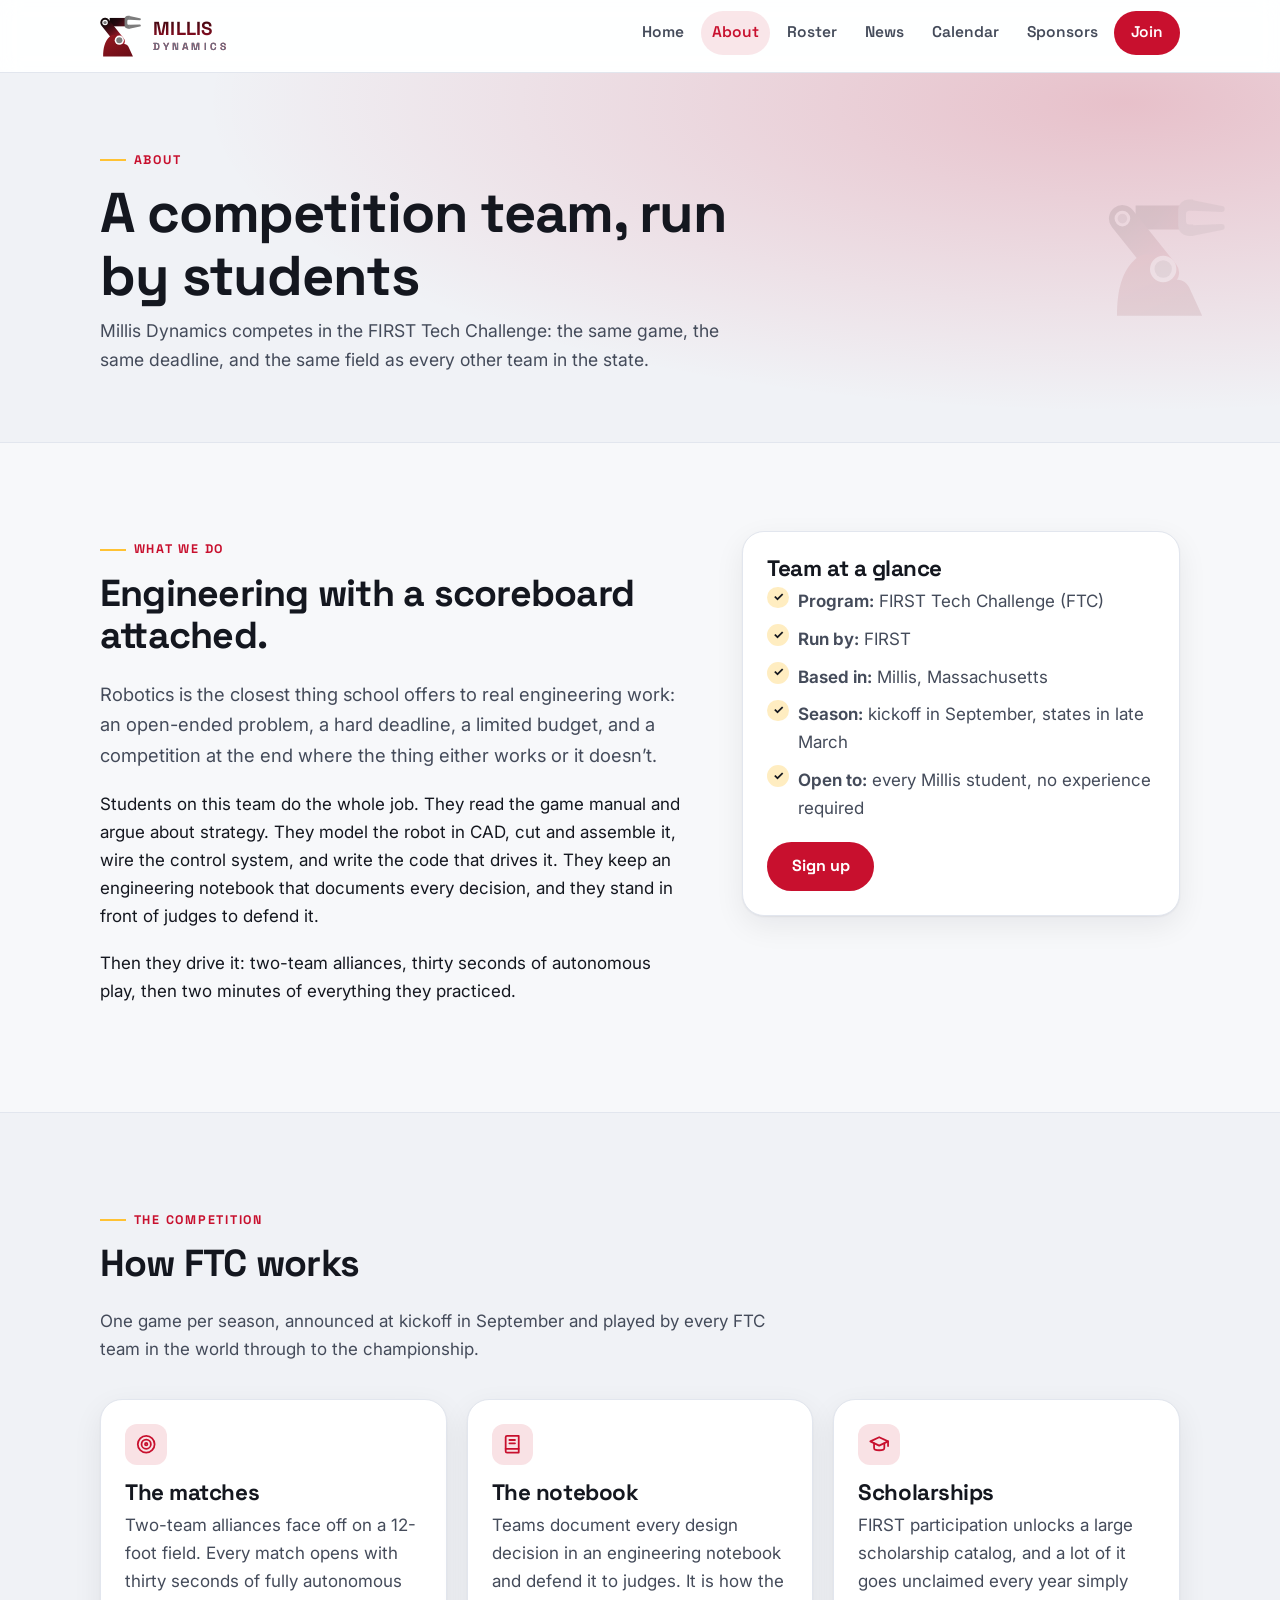
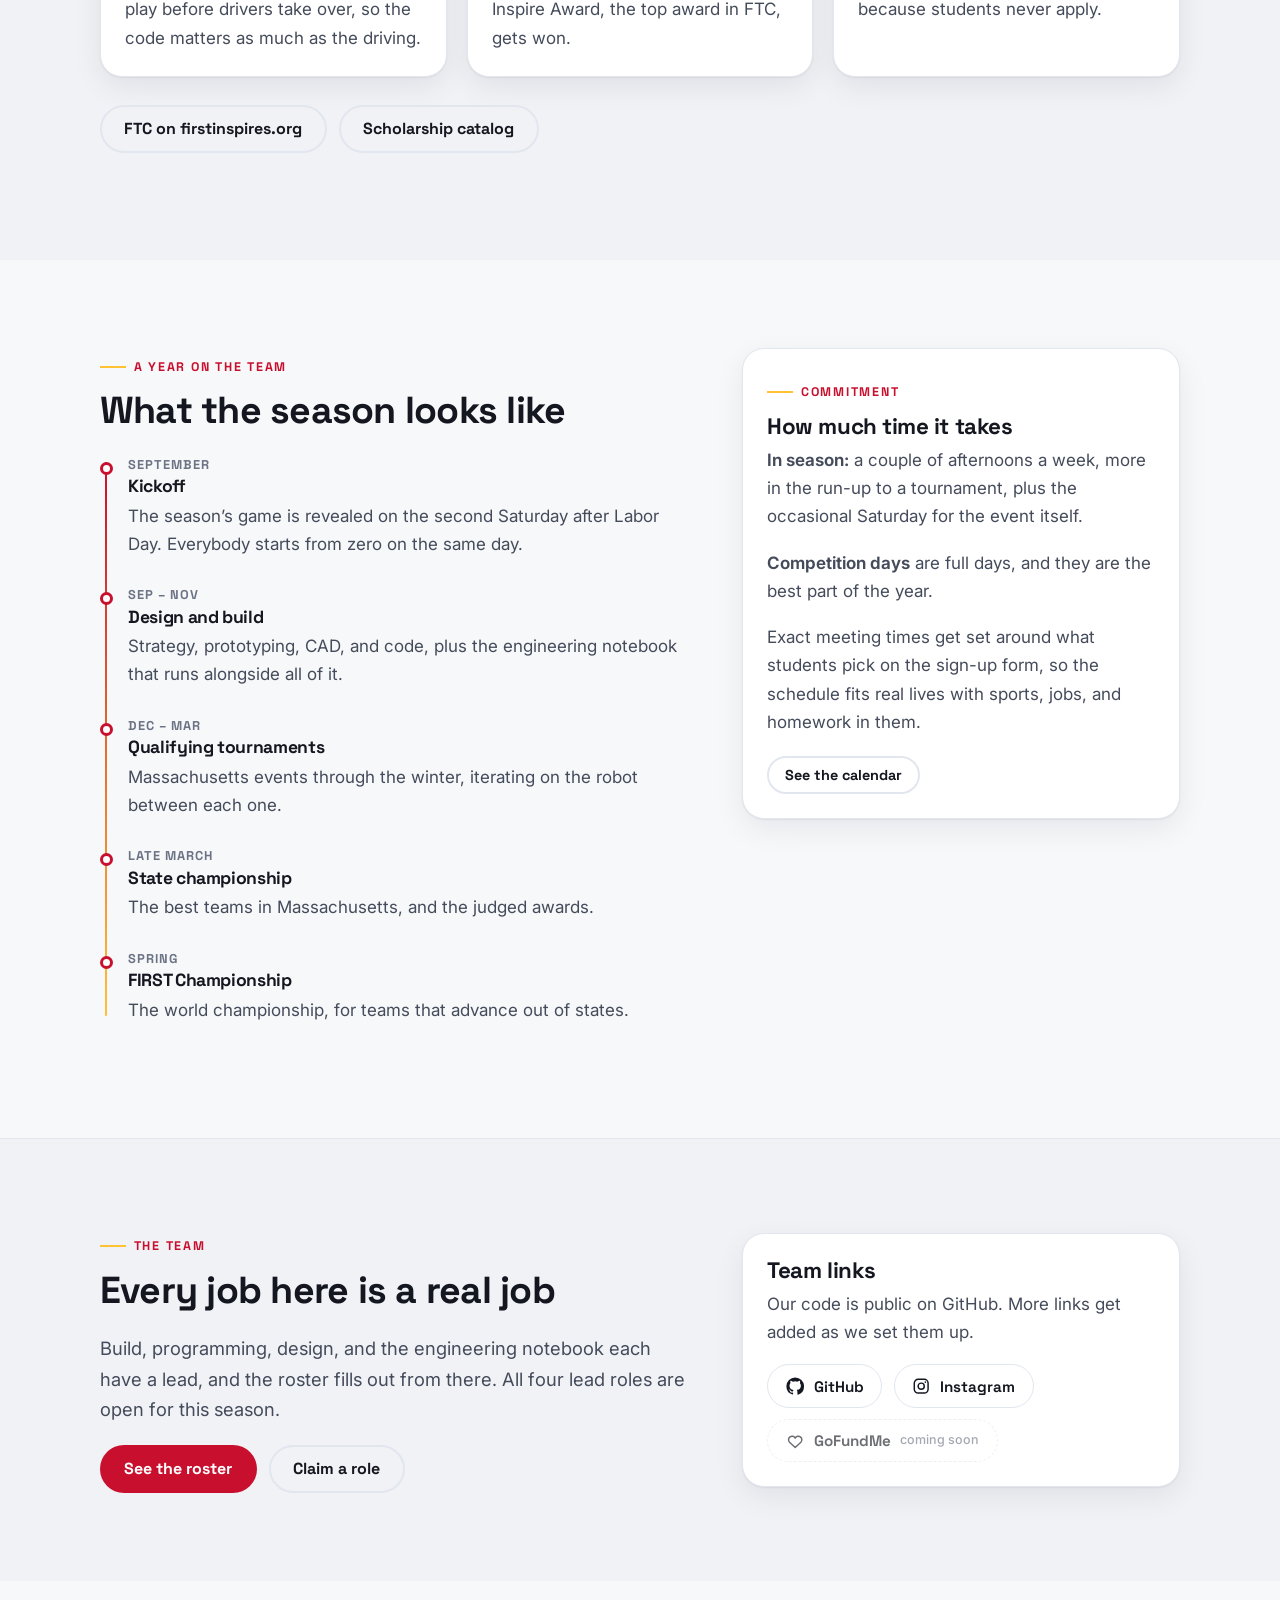
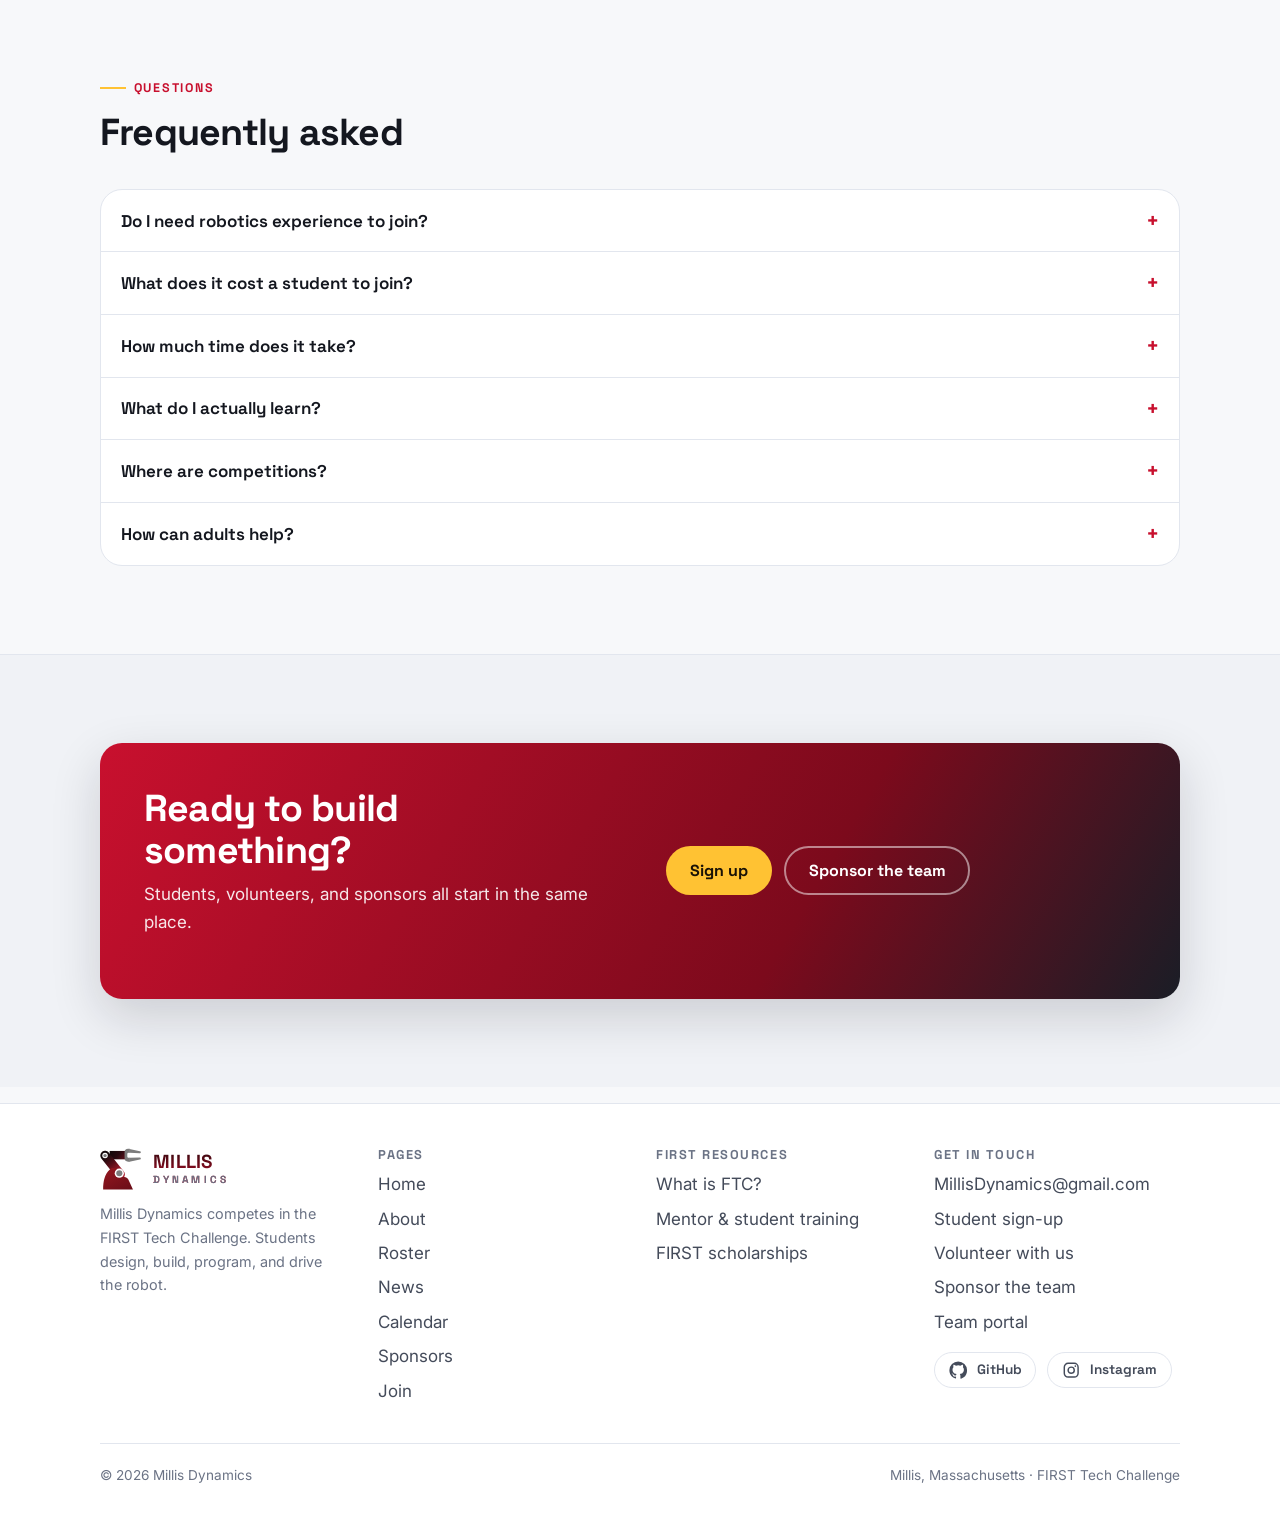
==== commit bb90c6ec: "Real social links, drop the stats row, remove em dashes, soften cost claim - GitHub now points at th" ====
--- a/about.html
+++ b/about.html
@@ -3,11 +3,11 @@
 <head>
 <meta charset="utf-8">
 <meta name="viewport" content="width=device-width, initial-scale=1">
-<title>About — Millis Dynamics</title>
+<title>About | Millis Dynamics</title>
 <meta name="description" content="How the Millis Dynamics FIRST Tech Challenge team works: what students do, how an FTC season runs, the roles on the team, and how to get involved.">
 <meta name="theme-color" content="#c8102e">
 <link rel="icon" href="assets/img/favicon.svg" type="image/svg+xml">
-<meta property="og:title" content="About — Millis Dynamics">
+<meta property="og:title" content="About | Millis Dynamics">
 <meta property="og:description" content="How the Millis Dynamics FIRST Tech Challenge team works: what students do, how an FTC season runs, the roles on the team, and how to get involved.">
 <meta property="og:type" content="website">
 <link rel="preconnect" href="https://fonts.googleapis.com">
@@ -48,7 +48,7 @@
       <div class="page-head__inner">
         <span class="eyebrow">About</span>
         <h1>A competition team, run by students</h1>
-        <p>Millis Dynamics competes in the FIRST Tech Challenge &mdash; the same game, the same deadline, and the same field as every other team in the state.</p>
+        <p>Millis Dynamics competes in the FIRST Tech Challenge: the same game, the same deadline, and the same field as every other team in the state.</p>
       </div>
       <img class="page-head__mark" src="assets/img/logo.svg" alt="" width="120" height="120">
     </div>
@@ -71,7 +71,7 @@
           they stand in front of judges to defend it.
         </p>
         <p>
-          Then they drive it &mdash; two-team alliances, thirty seconds of autonomous play, then two
+          Then they drive it: two-team alliances, thirty seconds of autonomous play, then two
           minutes of everything they practiced.
         </p>
       </div>
@@ -83,7 +83,7 @@
           <li><strong>Run by:</strong> FIRST</li>
           <li><strong>Based in:</strong> Millis, Massachusetts</li>
           <li><strong>Season:</strong> kickoff in September, states in late March</li>
-          <li><strong>Open to:</strong> every Millis student &mdash; no experience required</li>
+          <li><strong>Open to:</strong> every Millis student, no experience required</li>
         </ul>
         <div class="btn-row" style="margin-top:1.25rem">
           <a class="btn" href="join.html">Sign up</a>
@@ -113,7 +113,7 @@
           <h3>The matches</h3>
           <p>
             Two-team alliances face off on a 12-foot field. Every match opens with thirty seconds of
-            fully autonomous play before drivers take over &mdash; so the code matters as much as the
+            fully autonomous play before drivers take over, so the code matters as much as the
             driving.
           </p>
         </article>
@@ -126,7 +126,7 @@
           <h3>The notebook</h3>
           <p>
             Teams document every design decision in an engineering notebook and defend it to judges.
-            It is how the Inspire Award &mdash; the top award in FTC &mdash; gets won.
+            It is how the Inspire Award, the top award in FTC, gets won.
           </p>
         </article>
         <article class="card">
@@ -164,7 +164,7 @@
           <li>
             <span class="timeline__when">Sep &ndash; Nov</span>
             <h3>Design and build</h3>
-            <p>Strategy, prototyping, CAD, and code &mdash; plus the engineering notebook that runs alongside all of it.</p>
+            <p>Strategy, prototyping, CAD, and code, plus the engineering notebook that runs alongside all of it.</p>
           </li>
           <li>
             <span class="timeline__when">Dec &ndash; Mar</span>
@@ -192,7 +192,7 @@
           plus the occasional Saturday for the event itself.
         </p>
         <p>
-          <strong>Competition days</strong> are full days &mdash; and they are the best part of the year.
+          <strong>Competition days</strong> are full days, and they are the best part of the year.
         </p>
         <p>
           Exact meeting times get set around what students pick on the sign-up form, so the schedule
@@ -254,8 +254,12 @@
           <summary>What does it cost a student to join?</summary>
           <div class="faq__a">
             <p>
-              Nothing. The team&rsquo;s costs are covered by sponsors and fundraising. If any expense
-              ever becomes a barrier for a student who wants to be here, tell us and we will sort it out.
+              We are raising sponsorship and fundraising money specifically so that cost is not what
+              keeps somebody off this team. We cannot promise a completely free season yet, and we
+              will be straight with you about anything students are asked to cover.
+            </p>
+            <p>
+              If cost is a concern for you or your family, tell us early and we will work it out.
             </p>
           </div>
         </details>
@@ -283,7 +287,7 @@
           <div class="faq__a">
             <p>
               Massachusetts qualifiers run from December through March and cluster east of Worcester
-              &mdash; mostly the Boston area, generally under an hour from Millis. The state
+              (mostly the Boston area), generally under an hour from Millis. The state
               championship is in late March.
             </p>
           </div>
@@ -292,7 +296,7 @@
           <summary>How can adults help?</summary>
           <div class="faq__a">
             <p>
-              Volunteer, or sponsor. Volunteers do not need to know FTC &mdash; being an experienced
+              Volunteer, or sponsor. Volunteers do not need to know FTC. Being an experienced
               adult in the room is the job, and FIRST publishes free mentor training. Sponsors keep the
               robot funded, and get their name on the shirt.
             </p>
--- a/assets/css/styles.css
+++ b/assets/css/styles.css
@@ -1,5 +1,5 @@
 /* ==========================================================================
-   Millis Robotics — site styles
+   Millis Dynamics site styles
    Single stylesheet, no build step. Edit the tokens below to re-skin the site.
    ========================================================================== */
 
@@ -8,7 +8,7 @@
    -------------------------------------------------------------------------- */
 
 :root {
-  /* Brand — swap these three to change the whole site's colour identity */
+  /* Brand: swap these three to change the whole site's colour identity */
   --brand: #c8102e;          /* Millis red */
   --brand-dark: #9c0c23;
   --accent: #ffc233;         /* gold / hive accent */
@@ -297,7 +297,7 @@
   color: var(--ink);
 }
 @supports ((-webkit-background-clip: text) or (background-clip: text)) {
-  /* background-image, not the `background` shorthand — the shorthand would
+  /* background-image, not the `background` shorthand; the shorthand would
      reset background-clip and paint the gradient as a solid block. */
   .brand__name {
     background-image: linear-gradient(180deg, #3d0810 0%, var(--brand) 100%);
@@ -1326,7 +1326,7 @@
 }
 .portal-card.is-pending:hover { transform: none; box-shadow: none; border-color: var(--line); }
 .portal-card.is-pending .portal-card__go { color: var(--ink-3); }
-.portal-card.is-pending .portal-card__go::after { content: " — not set up yet"; font-weight: 500; }
+.portal-card.is-pending .portal-card__go::after { content: " (not set up yet)"; font-weight: 500; }
 
 .notice {
   display: flex;
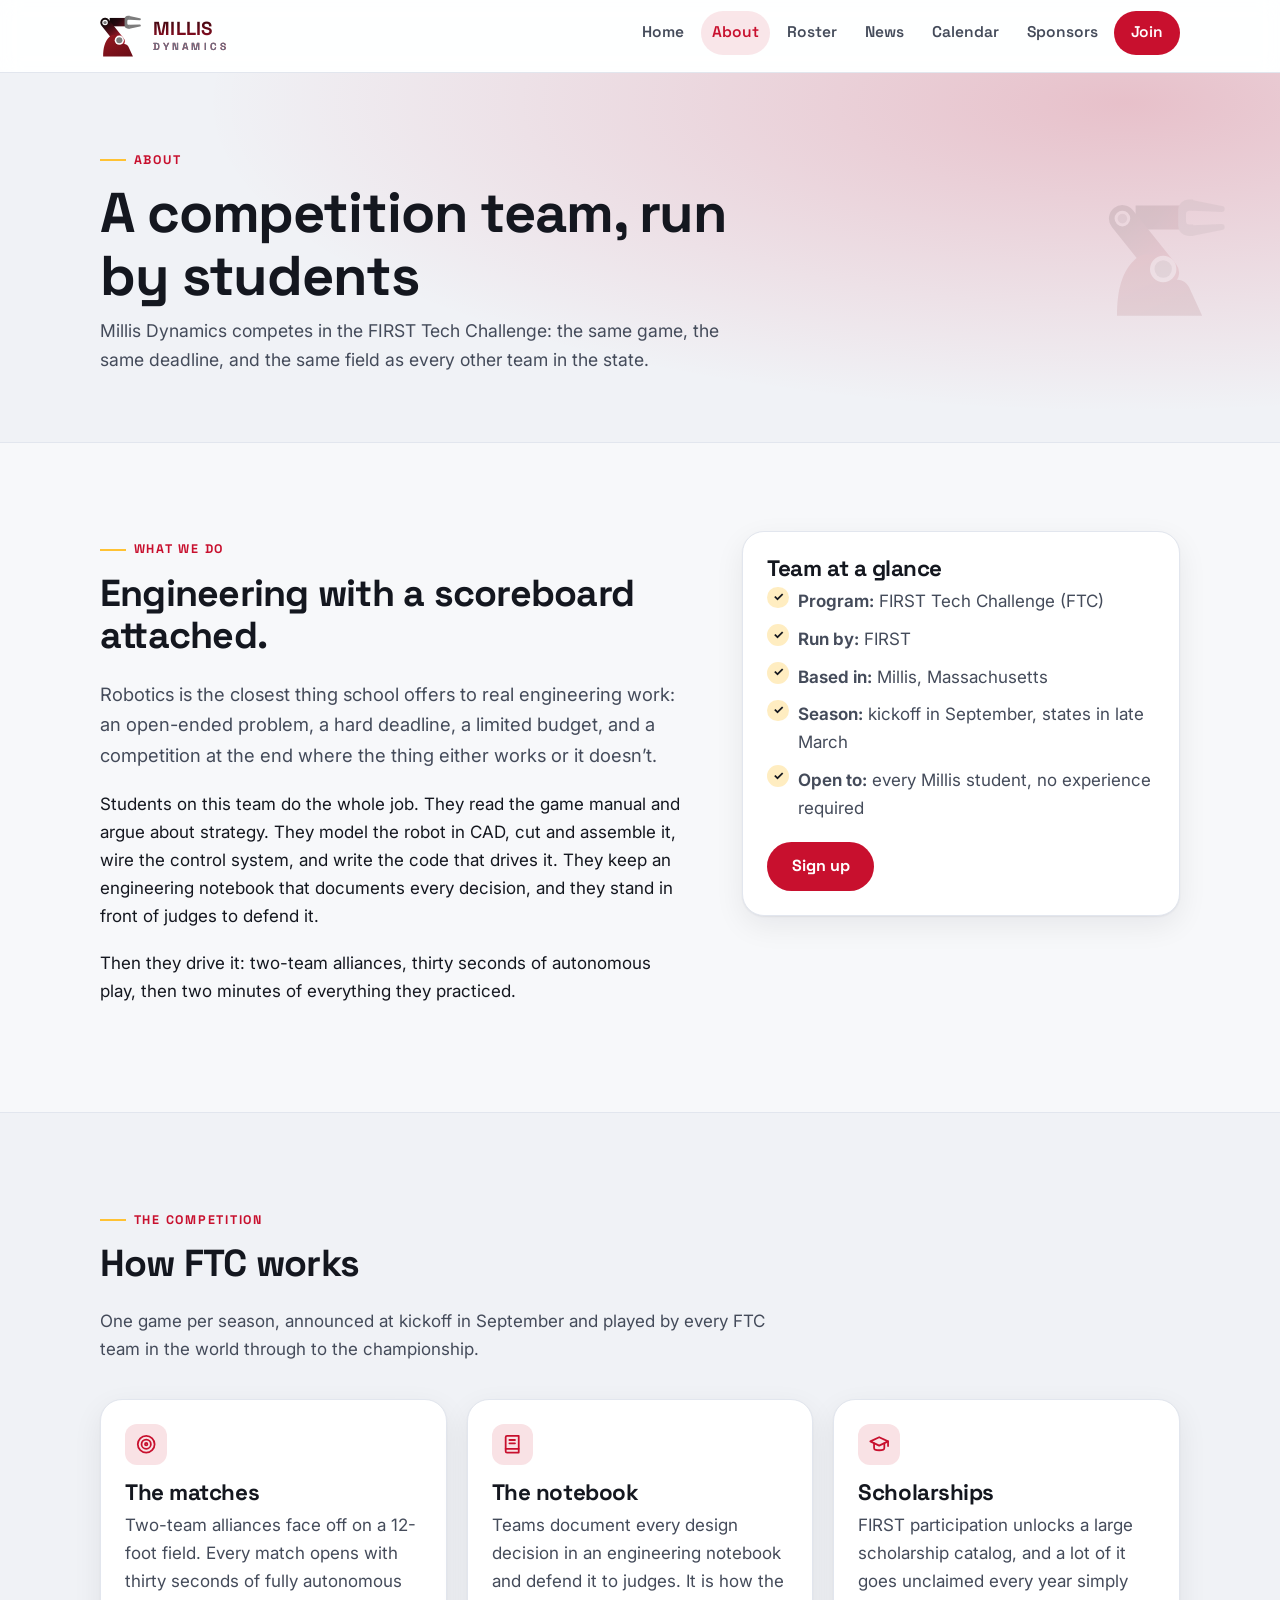
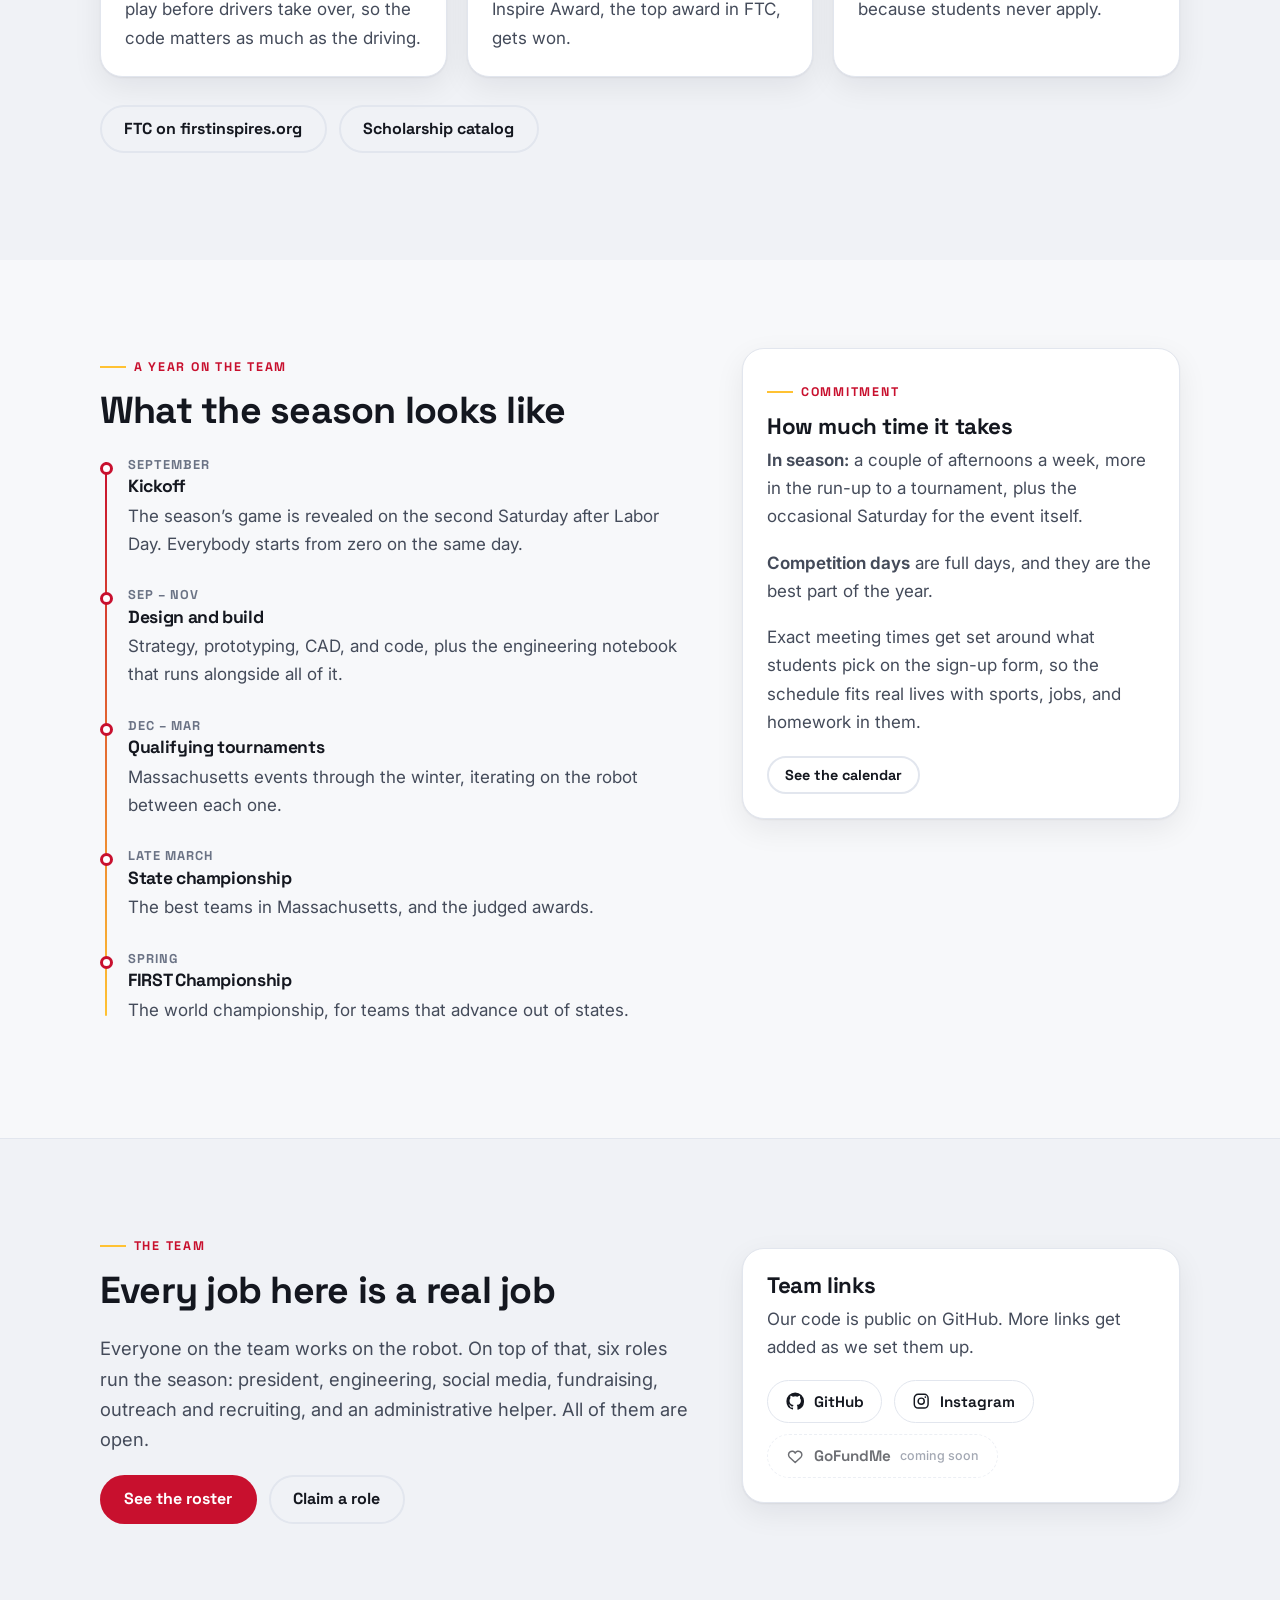
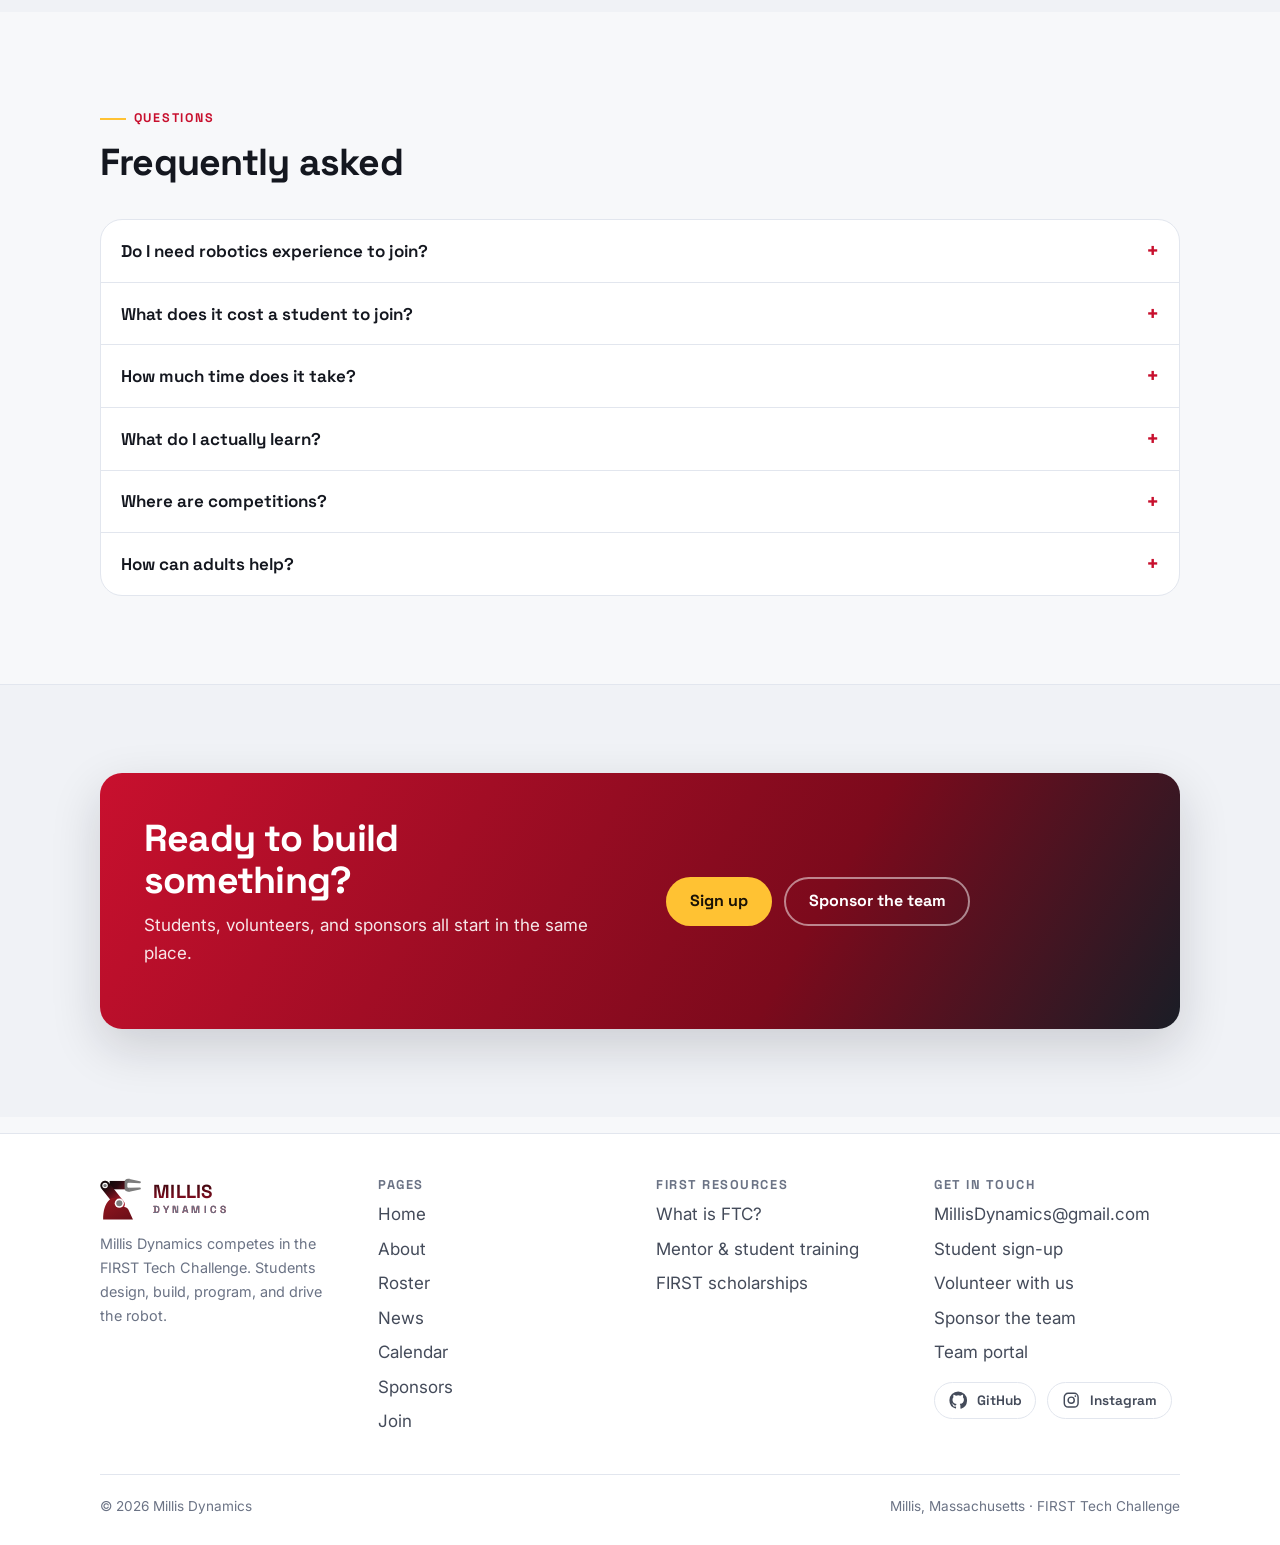
==== commit 1397f755: "Wire the real interest form, email path for volunteers, new roster structure The interest form is li" ====
--- a/about.html
+++ b/about.html
@@ -211,8 +211,9 @@
         <span class="eyebrow">The team</span>
         <h2>Every job here is a real job</h2>
         <p class="lede">
-          Build, programming, design, and the engineering notebook each have a lead, and the roster
-          fills out from there. All four lead roles are open for this season.
+          Everyone on the team works on the robot. On top of that, six roles run the season:
+          president, engineering, social media, fundraising, outreach and recruiting, and an
+          administrative helper. All of them are open.
         </p>
         <div class="btn-row">
           <a class="btn" href="roster.html">See the roster</a>
--- a/assets/css/styles.css
+++ b/assets/css/styles.css
@@ -1123,6 +1123,13 @@
 }
 .member__links a:hover { border-color: var(--brand); color: var(--brand); }
 
+/* Advisors and volunteers get a headshot rather than initials. */
+.member--photo .member__avatar {
+  width: 5.5rem;
+  height: 5.5rem;
+  margin-bottom: 1rem;
+}
+
 .member--open {
   border-style: dashed;
   box-shadow: none;
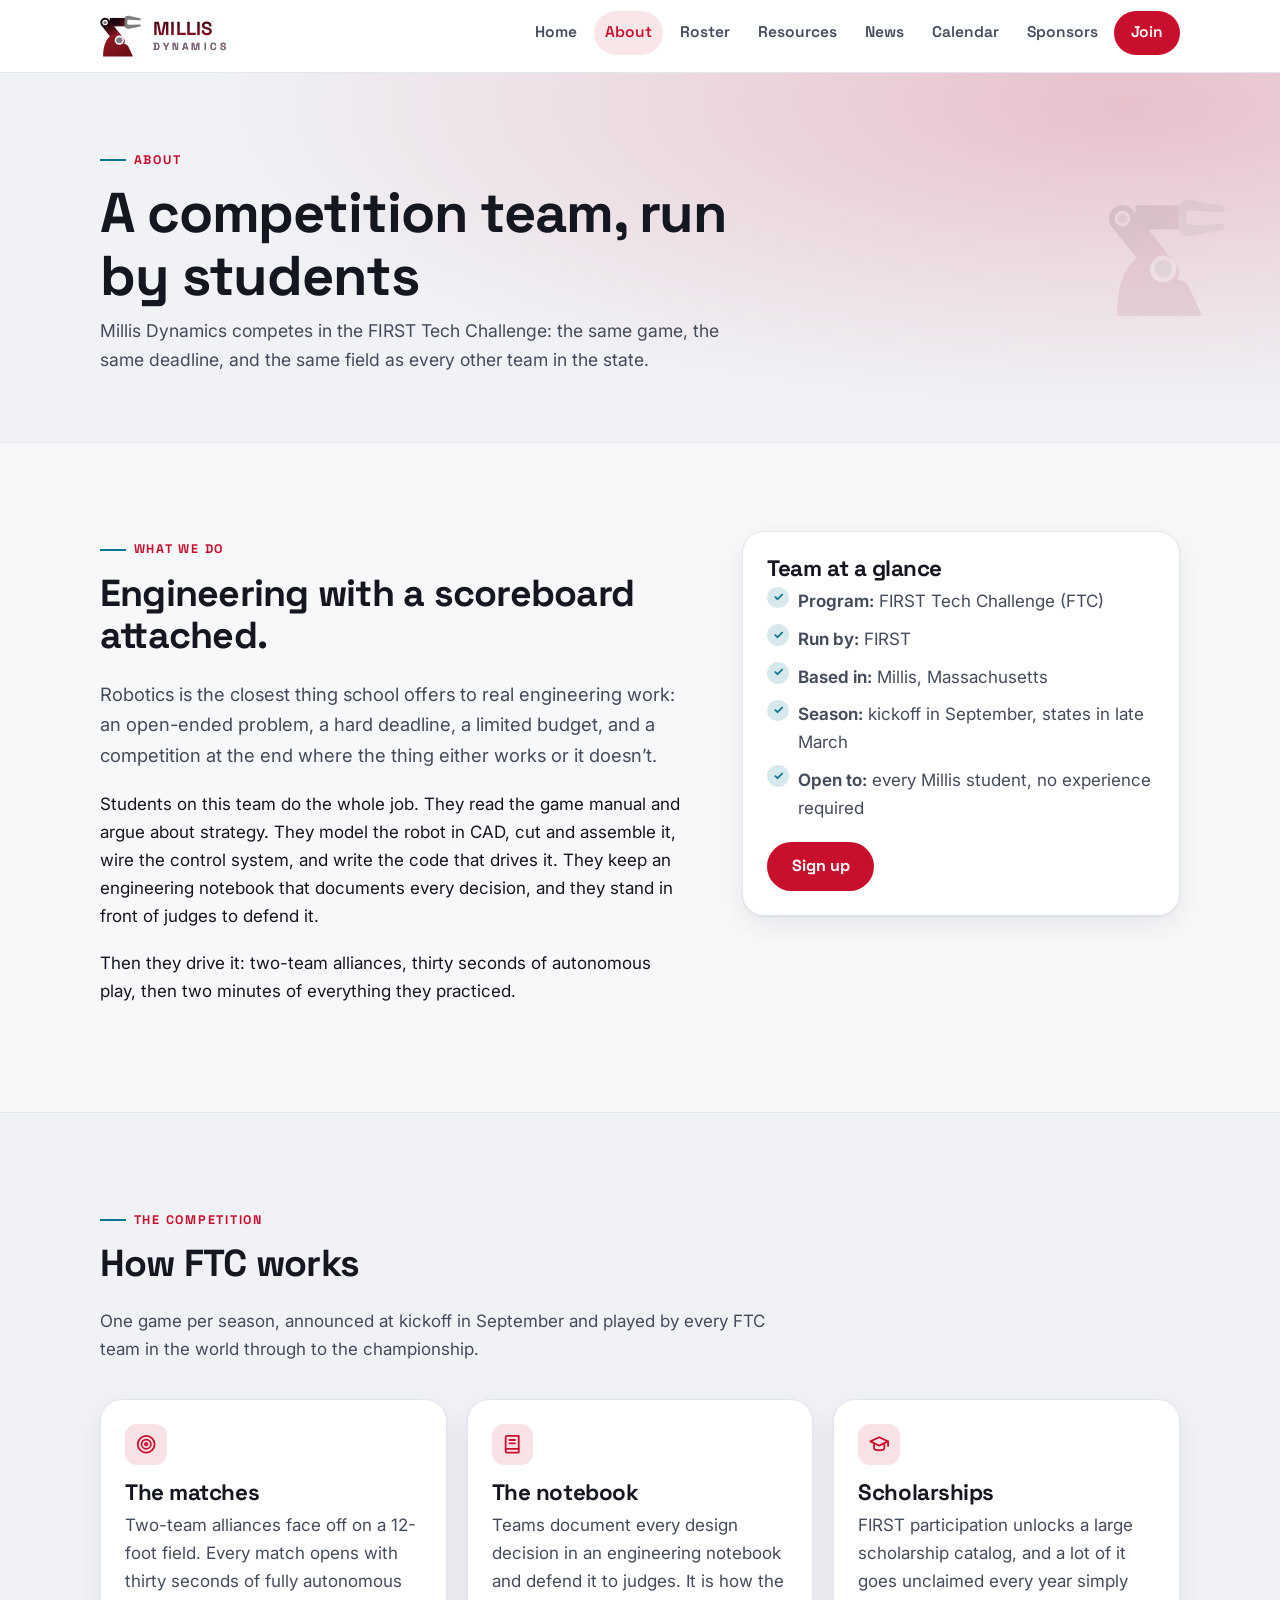
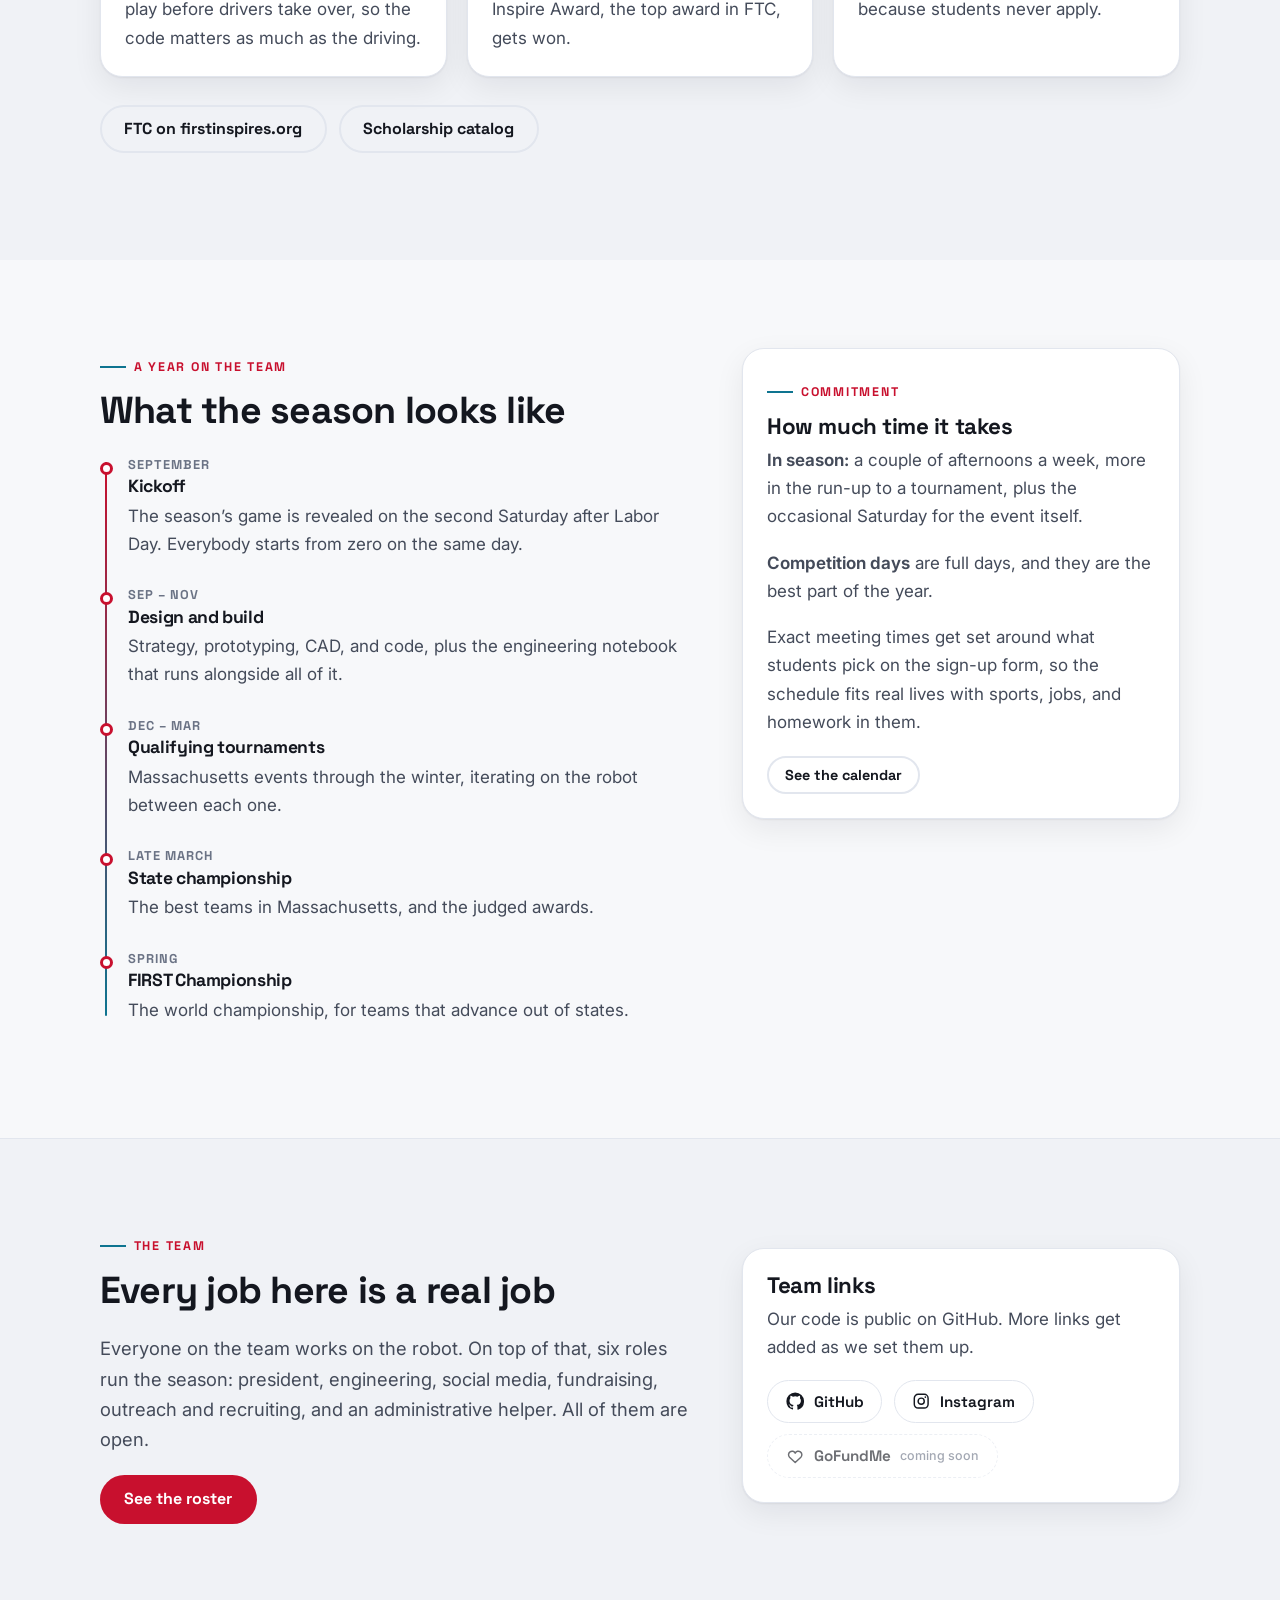
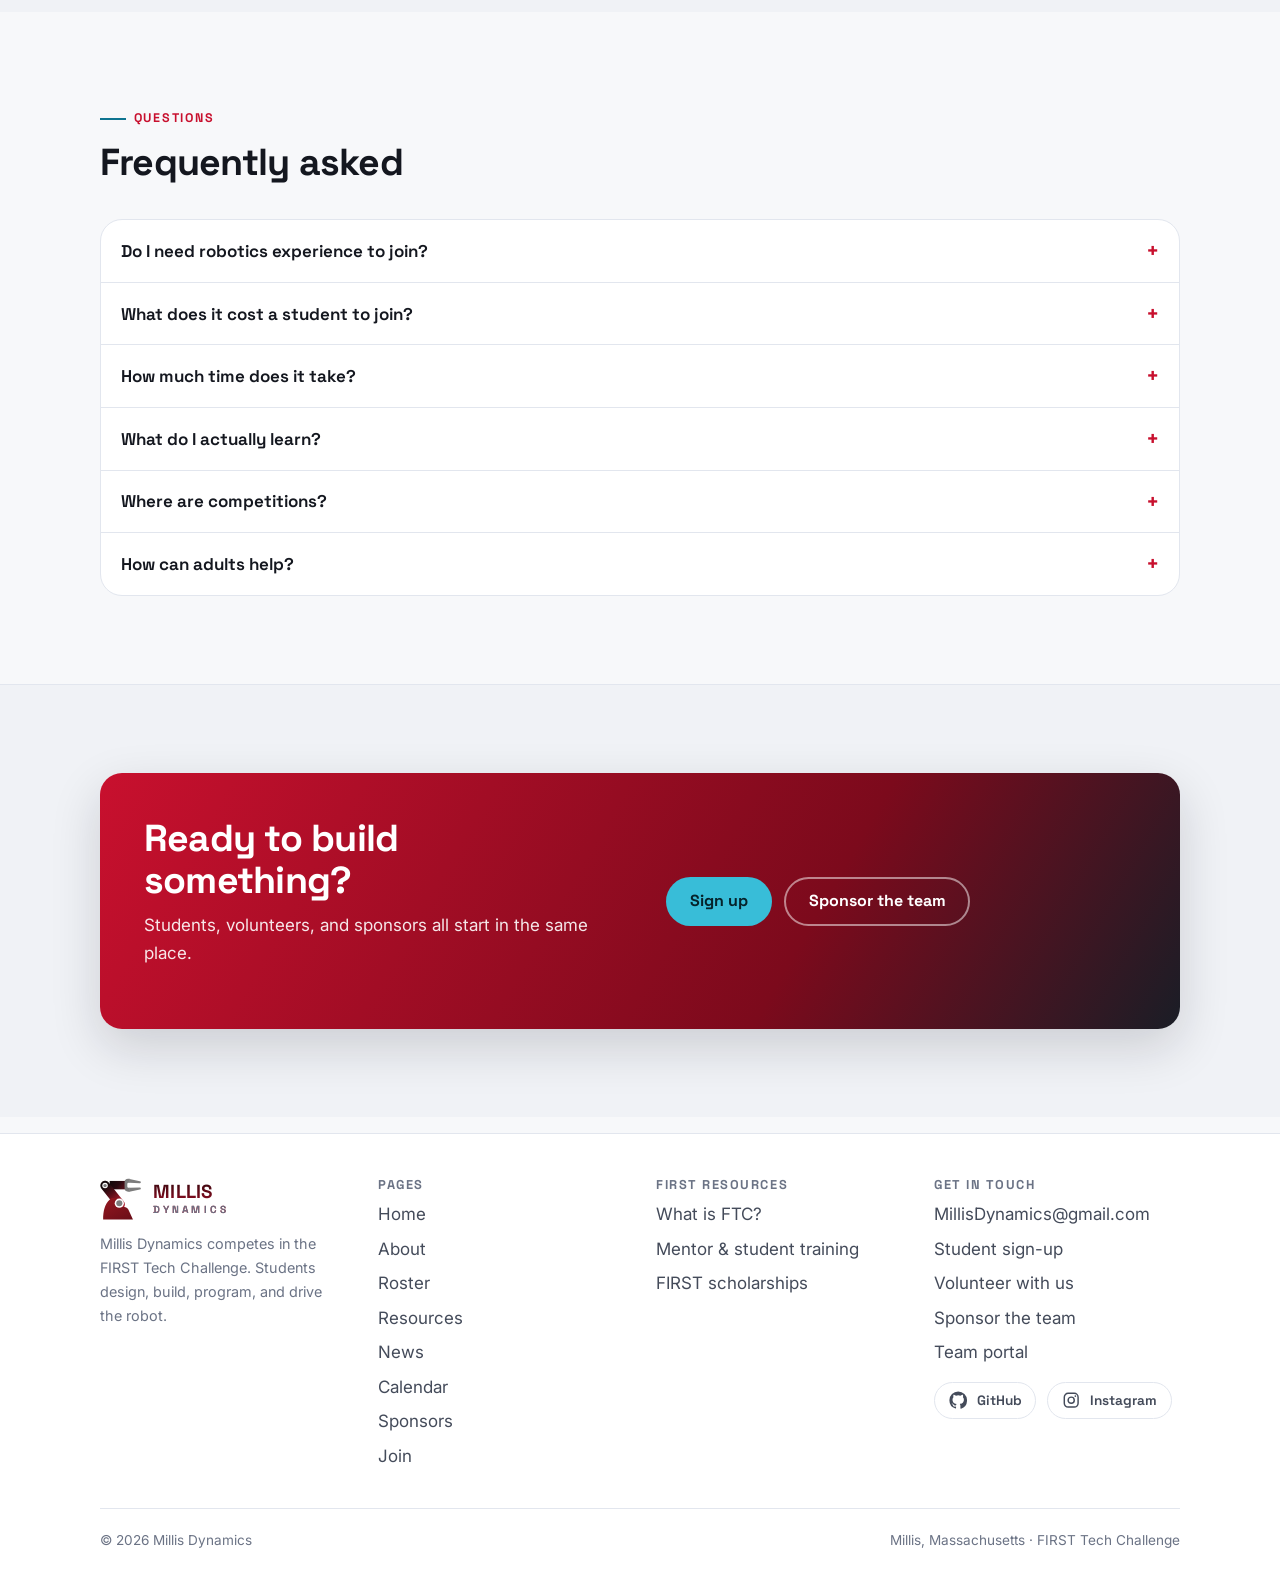
==== commit 05a4ca7b: "Add resources page and portal passcode, donate space, roster table, teal accent Donate: sponsors.htm" ====
--- a/about.html
+++ b/about.html
@@ -32,6 +32,7 @@
         <li><a href="index.html">Home</a></li>
         <li><a href="about.html" aria-current="page">About</a></li>
         <li><a href="roster.html">Roster</a></li>
+        <li><a href="resources.html">Resources</a></li>
         <li><a href="news.html">News</a></li>
         <li><a href="calendar.html">Calendar</a></li>
         <li><a href="sponsors.html">Sponsors</a></li>
@@ -217,7 +218,6 @@
         </p>
         <div class="btn-row">
           <a class="btn" href="roster.html">See the roster</a>
-          <a class="btn btn--ghost" href="join.html">Claim a role</a>
         </div>
       </div>
 
@@ -345,6 +345,7 @@
           <li><a href="index.html">Home</a></li>
           <li><a href="about.html">About</a></li>
           <li><a href="roster.html">Roster</a></li>
+          <li><a href="resources.html">Resources</a></li>
           <li><a href="news.html">News</a></li>
           <li><a href="calendar.html">Calendar</a></li>
           <li><a href="sponsors.html">Sponsors</a></li>
--- a/assets/css/styles.css
+++ b/assets/css/styles.css
@@ -11,7 +11,9 @@
   /* Brand: swap these three to change the whole site's colour identity */
   --brand: #c8102e;          /* Millis red */
   --brand-dark: #9c0c23;
-  --accent: #ffc233;         /* gold / hive accent */
+  --accent: #0e7490;         /* teal: complement of the brand red */
+  --accent-strong: #0b5f75;  /* darker teal for hover states */
+  --accent-ink: #ffffff;     /* text that sits on top of the accent */
 
   /* Surfaces + text (light theme) */
   --bg: #f7f8fa;
@@ -48,7 +50,9 @@
     --scrim: rgba(6, 8, 12, 0.66);
     --shadow: 0 1px 2px rgba(0, 0, 0, 0.4), 0 10px 30px rgba(0, 0, 0, 0.35);
     --shadow-lg: 0 18px 50px rgba(0, 0, 0, 0.5);
-    --accent: #ffce55;
+    --accent: #38bdd8;
+    --accent-strong: #62cfe4;
+    --accent-ink: #06232b;
   }
 }
 
@@ -225,8 +229,8 @@
 }
 .btn--ghost:hover { background: var(--surface); color: var(--ink); border-color: var(--ink-3); }
 
-.btn--accent { background: var(--accent); color: #1a1206; }
-.btn--accent:hover { background: #ffd873; color: #1a1206; }
+.btn--accent { background: var(--accent); color: var(--accent-ink); }
+.btn--accent:hover { background: var(--accent-strong); color: var(--accent-ink); }
 
 .btn--sm { padding: 0.62rem 1rem; font-size: 0.9rem; }
 
@@ -251,7 +255,7 @@
   border: 1px solid var(--line);
 }
 .pill--brand { background: color-mix(in srgb, var(--brand) 12%, transparent); color: var(--brand); border-color: color-mix(in srgb, var(--brand) 30%, transparent); }
-.pill--accent { background: color-mix(in srgb, var(--accent) 22%, transparent); color: #6d4c00; border-color: color-mix(in srgb, var(--accent) 45%, transparent); }
+.pill--accent { background: color-mix(in srgb, var(--accent) 16%, transparent); color: #0b5f75; border-color: color-mix(in srgb, var(--accent) 45%, transparent); }
 @media (prefers-color-scheme: dark) {
   .pill--brand { color: #ff8095; }
   .pill--accent { color: var(--accent); }
@@ -646,8 +650,8 @@
   display: grid;
   place-items: center;
   border-radius: 999px;
-  background: color-mix(in srgb, var(--accent) 30%, transparent);
-  color: var(--ink);
+  background: color-mix(in srgb, var(--accent) 16%, transparent);
+  color: var(--accent);
   font-size: 0.78rem;
   font-weight: 700;
 }
@@ -1339,13 +1343,114 @@
   display: flex;
   gap: 0.9rem;
   align-items: flex-start;
-  background: color-mix(in srgb, var(--accent) 14%, var(--surface));
-  border: 1px solid color-mix(in srgb, var(--accent) 45%, transparent);
+  background: color-mix(in srgb, var(--accent) 9%, var(--surface));
+  border: 1px solid color-mix(in srgb, var(--accent) 38%, transparent);
   border-radius: var(--radius-lg);
   padding: 1.1rem 1.35rem;
 }
-.notice svg { width: 1.3rem; height: 1.3rem; flex: none; margin-top: 0.15rem; color: #96660a; }
+.notice svg { width: 1.3rem; height: 1.3rem; flex: none; margin-top: 0.15rem; color: var(--accent); }
 .notice p { margin: 0; font-size: 0.94rem; color: var(--ink-2); }
 @media (prefers-color-scheme: dark) {
   .notice svg { color: var(--accent); }
 }
+
+/* --------------------------------------------------------------------------
+   18. Portal passcode gate
+   -------------------------------------------------------------------------- */
+
+.gate {
+  max-width: 30rem;
+  margin-inline: auto;
+  background: var(--surface);
+  border: 1px solid var(--line);
+  border-radius: var(--radius-lg);
+  padding: clamp(1.6rem, 4vw, 2.4rem);
+  box-shadow: var(--shadow);
+  text-align: center;
+}
+.gate__icon {
+  width: 3rem;
+  height: 3rem;
+  margin: 0 auto 1rem;
+  display: grid;
+  place-items: center;
+  border-radius: 999px;
+  background: color-mix(in srgb, var(--brand) 12%, transparent);
+  color: var(--brand);
+}
+.gate__icon svg { width: 1.5rem; height: 1.5rem; }
+.gate h2 { margin-bottom: 0.4rem; }
+.gate p { color: var(--ink-2); }
+.gate form {
+  display: flex;
+  flex-wrap: wrap;
+  gap: 0.6rem;
+  justify-content: center;
+  margin-top: 1.4rem;
+}
+.gate input {
+  flex: 1 1 12rem;
+  min-width: 0;
+  font: inherit;
+  font-size: 1rem;
+  padding: 0.8rem 1rem;
+  border: 1px solid var(--line);
+  border-radius: 999px;
+  background: var(--bg);
+  color: var(--ink);
+}
+.gate input::placeholder { color: var(--ink-3); }
+.gate__error {
+  margin: 0.9rem 0 0;
+  font-size: 0.92rem;
+  font-weight: 600;
+  color: var(--brand);
+}
+@media (prefers-color-scheme: dark) {
+  .gate__error { color: #ff8095; }
+}
+.gate__note { margin: 1.4rem 0 0; font-size: 0.85rem; color: var(--ink-3); }
+
+/* --------------------------------------------------------------------------
+   19. Roster table (team members and grades)
+   -------------------------------------------------------------------------- */
+
+table.roster { width: 100%; border-collapse: collapse; min-width: 26rem; }
+table.roster th,
+table.roster td { padding: 0.85rem 1.15rem; text-align: left; border-bottom: 1px solid var(--line); }
+table.roster thead th {
+  font-family: var(--font-display);
+  font-size: 0.76rem;
+  letter-spacing: 0.1em;
+  text-transform: uppercase;
+  color: var(--ink-3);
+  background: var(--surface-2);
+}
+table.roster tbody tr:last-child td { border-bottom: 0; }
+table.roster td.grade { white-space: nowrap; font-variant-numeric: tabular-nums; color: var(--ink-2); }
+table.roster td.role { color: var(--ink-2); }
+table.roster .empty {
+  color: var(--ink-3);
+  font-style: italic;
+  padding-block: 1.6rem;
+}
+
+/* Resource page groups need air between them. */
+.res-group + .res-group {
+  margin-top: clamp(2.5rem, 5vw, 3.75rem);
+  padding-top: clamp(2.5rem, 5vw, 3.75rem);
+  border-top: 1px solid var(--line);
+}
+
+/* On the dark hero and the red band, the deep teal loses its punch as a
+   primary CTA, so those surfaces use the brighter variant. */
+.hero--brand .btn--accent,
+.band .btn--accent {
+  background: #38bdd8;
+  color: #06232b;
+}
+.hero--brand .btn--accent:hover,
+.band .btn--accent:hover {
+  background: #62cfe4;
+  color: #06232b;
+}
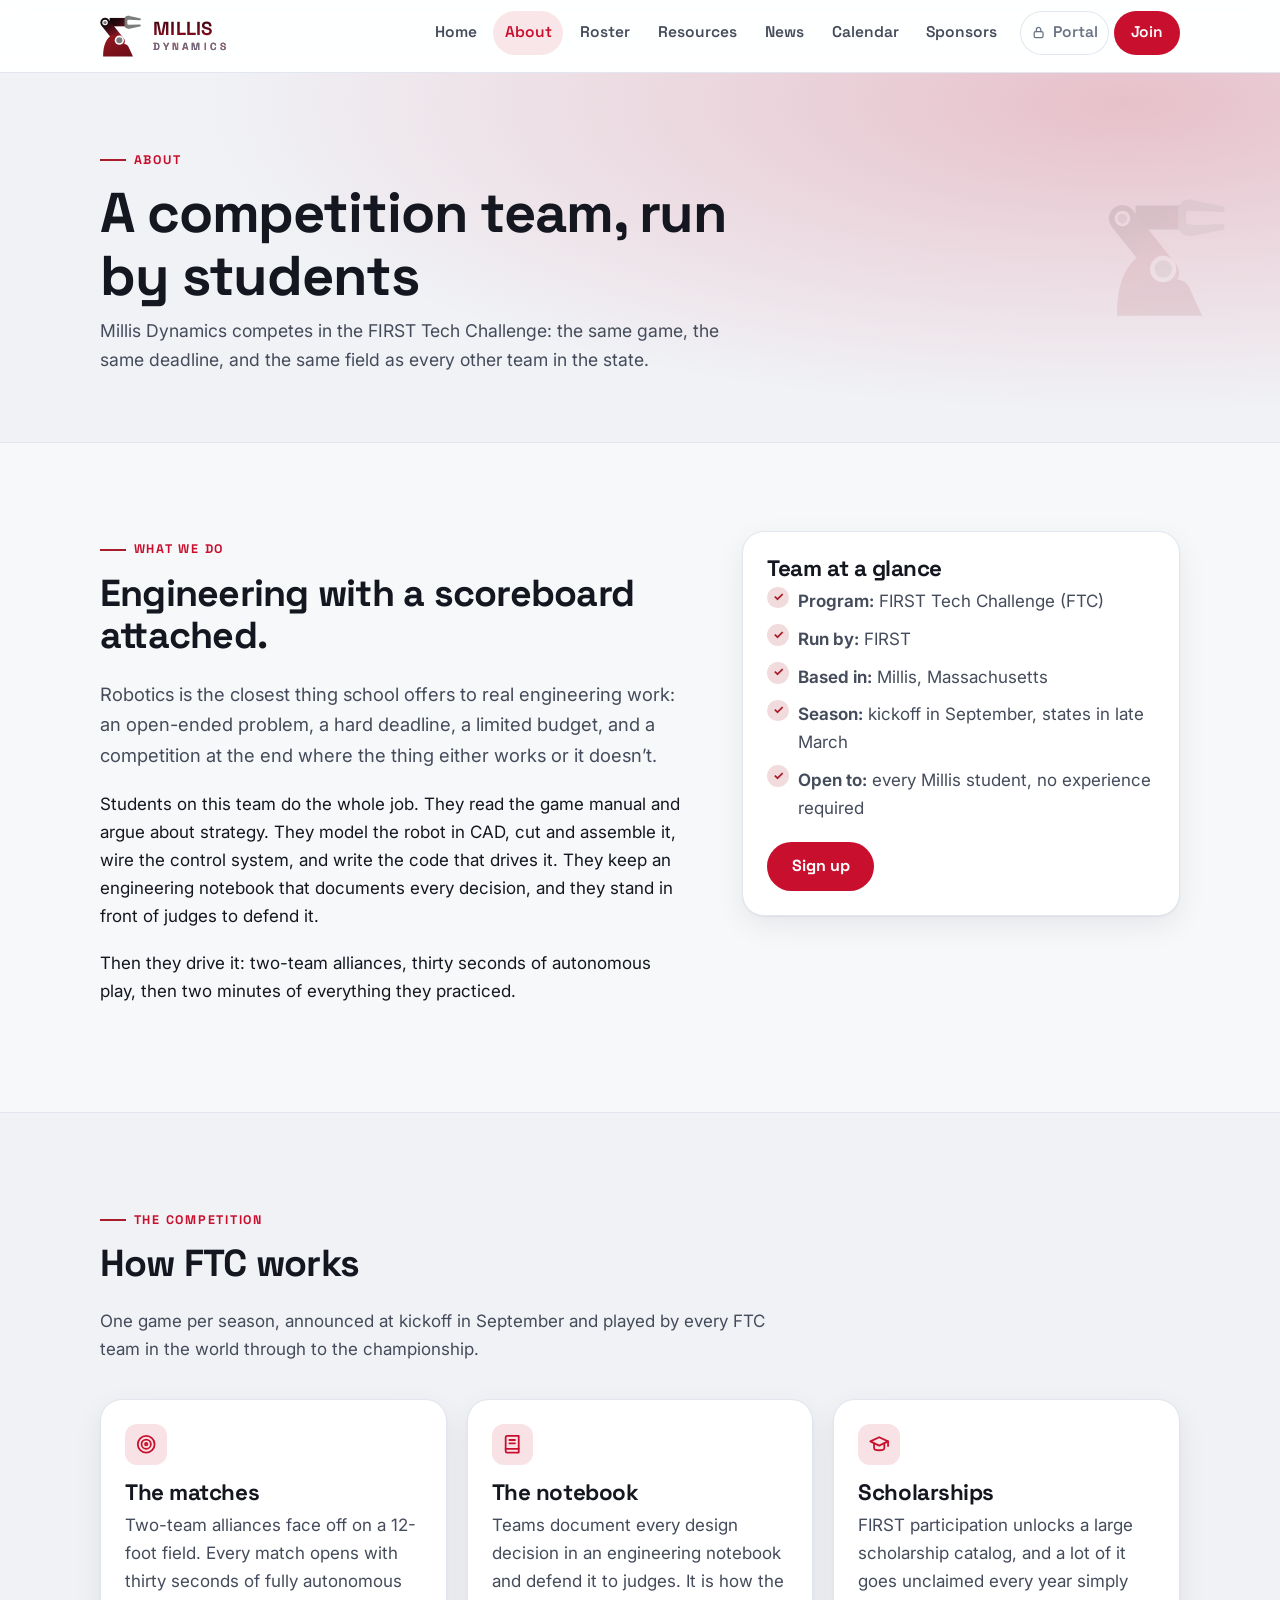
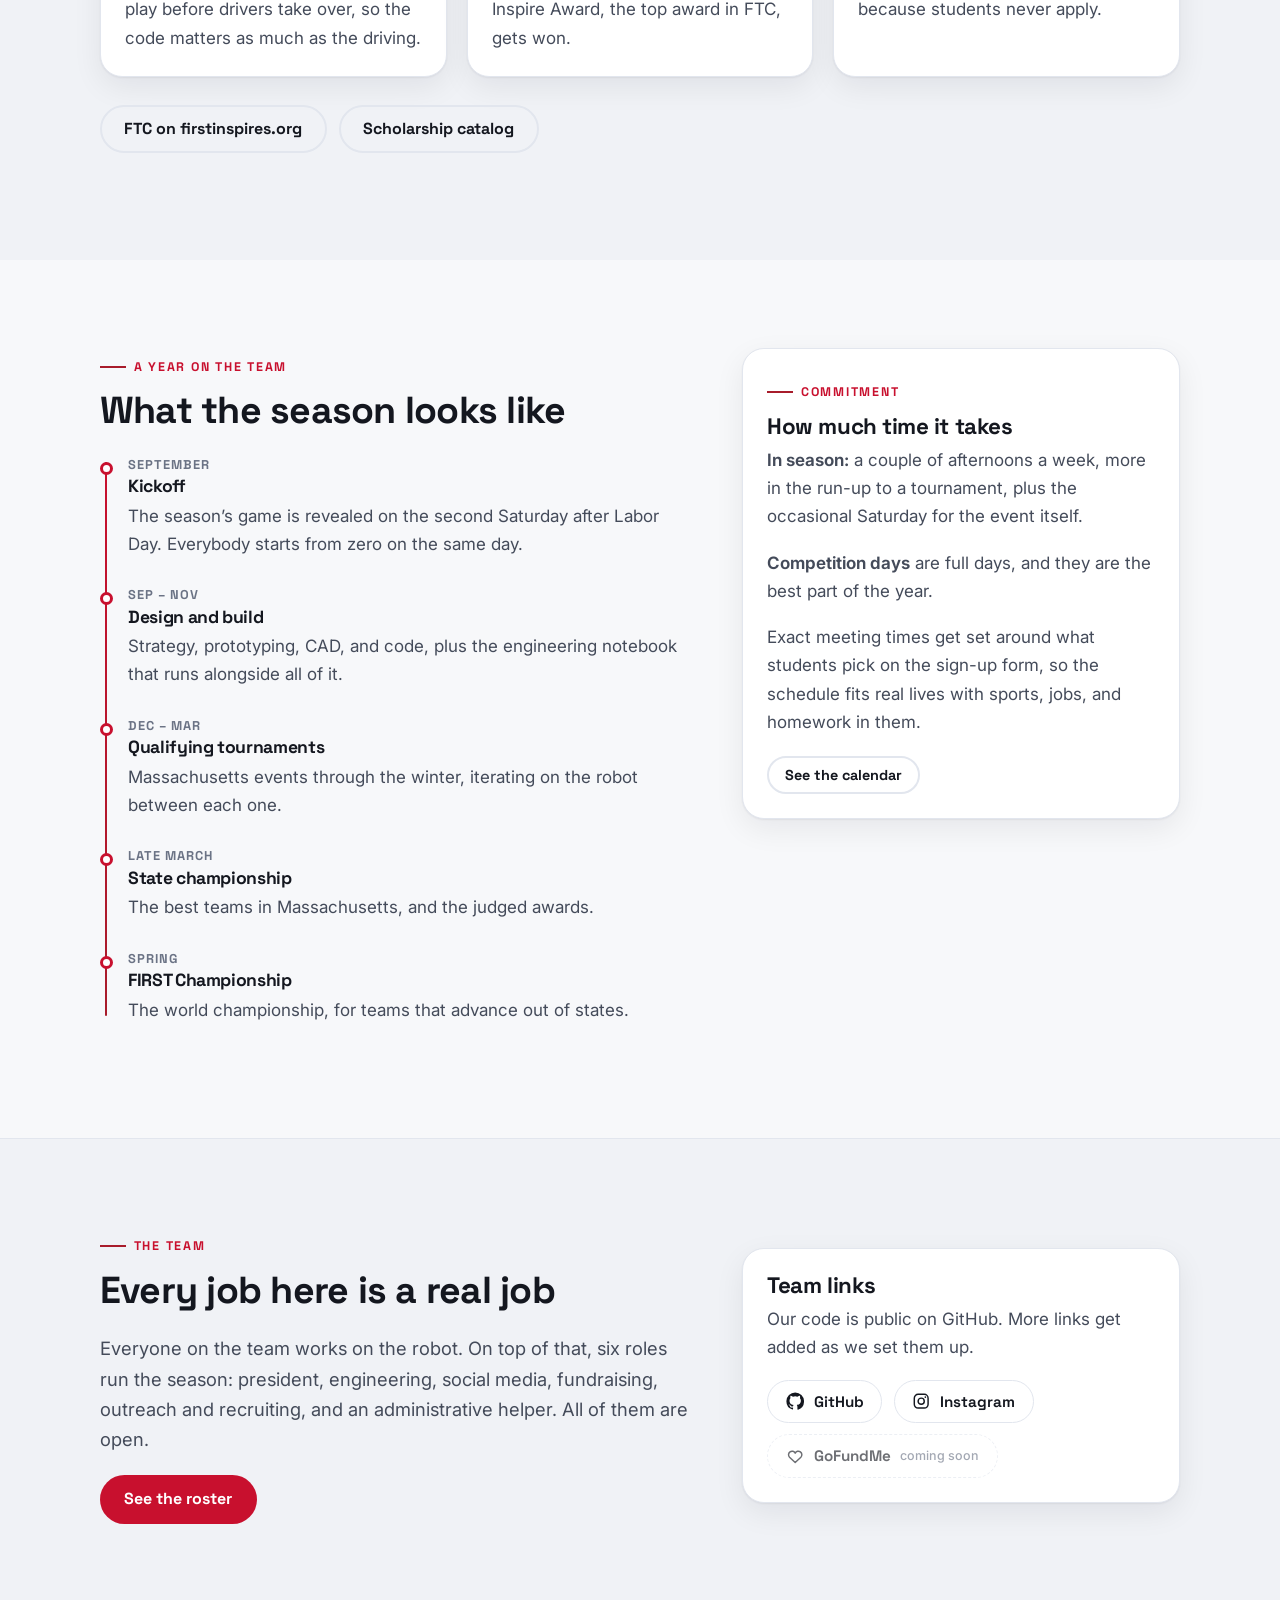
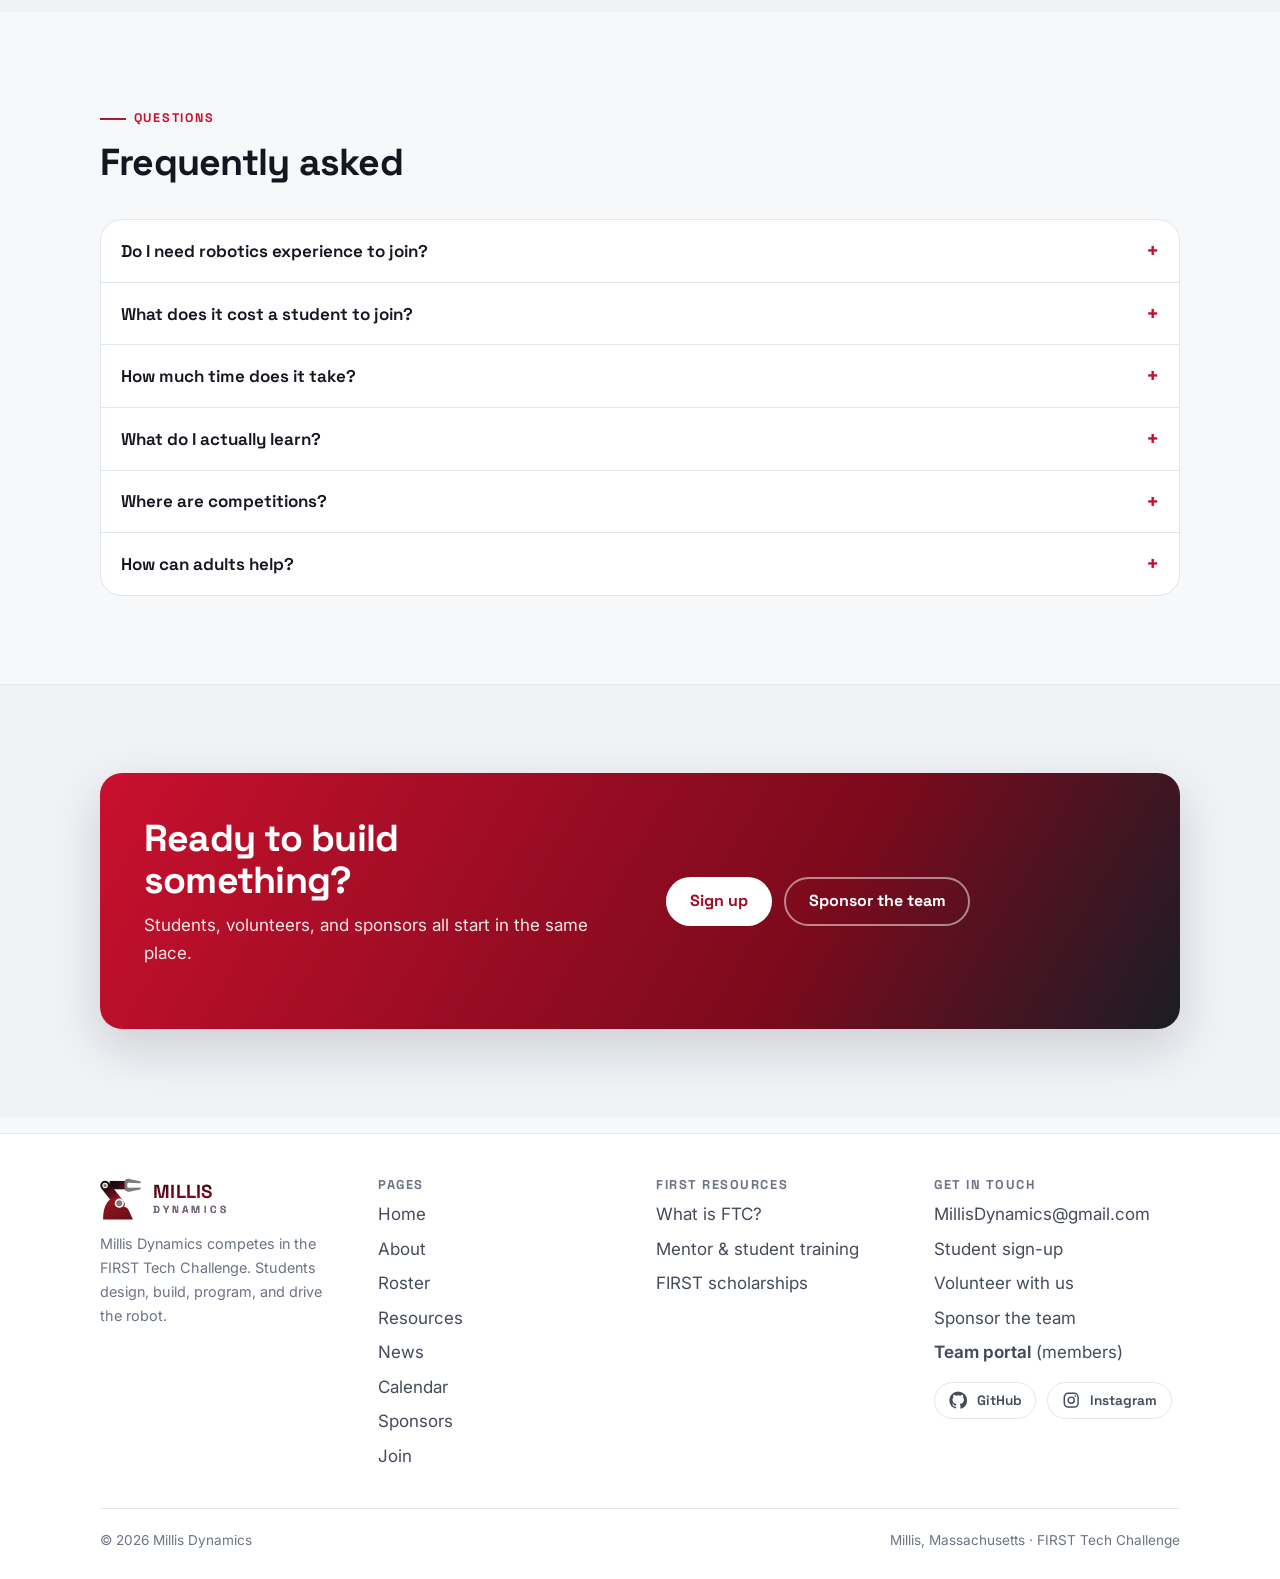
==== commit 1c5d4888: "Accent back to red, portal in the nav, fix the missing passcode screen Accent returns to the red fam" ====
--- a/about.html
+++ b/about.html
@@ -36,6 +36,7 @@
         <li><a href="news.html">News</a></li>
         <li><a href="calendar.html">Calendar</a></li>
         <li><a href="sponsors.html">Sponsors</a></li>
+        <li class="nav-portal"><a href="portal.html"><svg viewBox="0 0 24 24" fill="none" stroke="currentColor" stroke-width="2" stroke-linecap="round" stroke-linejoin="round" aria-hidden="true"><rect x="5" y="10.5" width="14" height="9.5" rx="2.2"/><path d="M8.5 10.5V7.4a3.5 3.5 0 0 1 7 0v3.1"/></svg> Portal</a></li>
         <li class="nav-cta"><a href="join.html">Join</a></li>
       </ul>
     </nav>
@@ -367,7 +368,7 @@
           <li><a href="join.html">Student sign-up</a></li>
           <li><a href="join.html#volunteer">Volunteer with us</a></li>
           <li><a href="sponsors.html">Sponsor the team</a></li>
-          <li><a href="portal.html">Team portal</a></li>
+          <li><a href="portal.html"><strong>Team portal</strong> (members)</a></li>
         </ul>
         <div class="social-row" style="margin-top:1rem">
           <a class="social-btn btn--sm" data-social-link="github" href="#" style="padding:.5rem .85rem;font-size:.85rem"><svg viewBox="0 0 24 24" fill="currentColor" aria-hidden="true"><path d="M12 .5A11.5 11.5 0 0 0 .5 12a11.5 11.5 0 0 0 7.9 10.9c.6.1.8-.2.8-.6v-2c-3.2.7-3.9-1.5-3.9-1.5-.5-1.4-1.3-1.7-1.3-1.7-1-.7.1-.7.1-.7 1.1.1 1.7 1.2 1.7 1.2 1 1.7 2.7 1.2 3.4.9.1-.7.4-1.2.7-1.5-2.6-.3-5.3-1.3-5.3-5.8 0-1.3.5-2.3 1.2-3.2 0-.3-.5-1.5.1-3.1 0 0 1-.3 3.2 1.2a11 11 0 0 1 5.8 0c2.2-1.5 3.2-1.2 3.2-1.2.6 1.6.2 2.8.1 3.1.8.9 1.2 1.9 1.2 3.2 0 4.5-2.7 5.5-5.3 5.8.4.4.8 1.1.8 2.2v3.3c0 .4.2.7.8.6A11.5 11.5 0 0 0 23.5 12 11.5 11.5 0 0 0 12 .5z"/></svg> GitHub <small>soon</small></a>
--- a/assets/css/styles.css
+++ b/assets/css/styles.css
@@ -11,8 +11,8 @@
   /* Brand: swap these three to change the whole site's colour identity */
   --brand: #c8102e;          /* Millis red */
   --brand-dark: #9c0c23;
-  --accent: #0e7490;         /* teal: complement of the brand red */
-  --accent-strong: #0b5f75;  /* darker teal for hover states */
+  --accent: #a81c2b;         /* deeper red, taken from the logo gradient */
+  --accent-strong: #8b1523;  /* darker red for hover states */
   --accent-ink: #ffffff;     /* text that sits on top of the accent */
 
   /* Surfaces + text (light theme) */
@@ -50,9 +50,9 @@
     --scrim: rgba(6, 8, 12, 0.66);
     --shadow: 0 1px 2px rgba(0, 0, 0, 0.4), 0 10px 30px rgba(0, 0, 0, 0.35);
     --shadow-lg: 0 18px 50px rgba(0, 0, 0, 0.5);
-    --accent: #38bdd8;
-    --accent-strong: #62cfe4;
-    --accent-ink: #06232b;
+    --accent: #ff8a99;
+    --accent-strong: #ffa8b3;
+    --accent-ink: #3a0510;
   }
 }
 
@@ -255,7 +255,7 @@
   border: 1px solid var(--line);
 }
 .pill--brand { background: color-mix(in srgb, var(--brand) 12%, transparent); color: var(--brand); border-color: color-mix(in srgb, var(--brand) 30%, transparent); }
-.pill--accent { background: color-mix(in srgb, var(--accent) 16%, transparent); color: #0b5f75; border-color: color-mix(in srgb, var(--accent) 45%, transparent); }
+.pill--accent { background: color-mix(in srgb, var(--accent) 14%, transparent); color: #8b1523; border-color: color-mix(in srgb, var(--accent) 40%, transparent); }
 @media (prefers-color-scheme: dark) {
   .pill--brand { color: #ff8095; }
   .pill--accent { color: var(--accent); }
@@ -1343,8 +1343,9 @@
   display: flex;
   gap: 0.9rem;
   align-items: flex-start;
-  background: color-mix(in srgb, var(--accent) 9%, var(--surface));
-  border: 1px solid color-mix(in srgb, var(--accent) 38%, transparent);
+  background: var(--surface);
+  border: 1px solid var(--line);
+  border-left: 4px solid var(--brand);
   border-radius: var(--radius-lg);
   padding: 1.1rem 1.35rem;
 }
@@ -1446,11 +1447,30 @@
    primary CTA, so those surfaces use the brighter variant. */
 .hero--brand .btn--accent,
 .band .btn--accent {
-  background: #38bdd8;
-  color: #06232b;
+  background: #ffffff;
+  color: var(--brand-dark);
 }
 .hero--brand .btn--accent:hover,
 .band .btn--accent:hover {
-  background: #62cfe4;
-  color: #06232b;
-}
+  background: #ffe6ea;
+  color: var(--brand-dark);
+}
+
+/* The portal is a team link, not a visitor link, so it sits apart in the nav. */
+.nav-portal { margin-left: 0.35rem; }
+/* Outlined with an inset shadow rather than a border, so the ring does not
+   make this item taller than its neighbours and nudge it out of line. */
+.nav-portal a {
+  display: inline-flex;
+  align-items: center;
+  gap: 0.4rem;
+  color: var(--ink-3);
+  box-shadow: inset 0 0 0 1px var(--line);
+}
+.nav-portal a:hover { color: var(--brand); box-shadow: inset 0 0 0 1px color-mix(in srgb, var(--brand) 40%, var(--line)); }
+.nav-portal a[aria-current="page"] { color: var(--brand); box-shadow: inset 0 0 0 1px color-mix(in srgb, var(--brand) 45%, transparent); }
+.nav-portal svg { width: 0.95rem; height: 0.95rem; }
+@media (max-width: 68rem) {
+  .nav-portal { margin-left: 0; margin-top: 0.4rem; }
+  .nav-portal a { justify-content: center; }
+}
